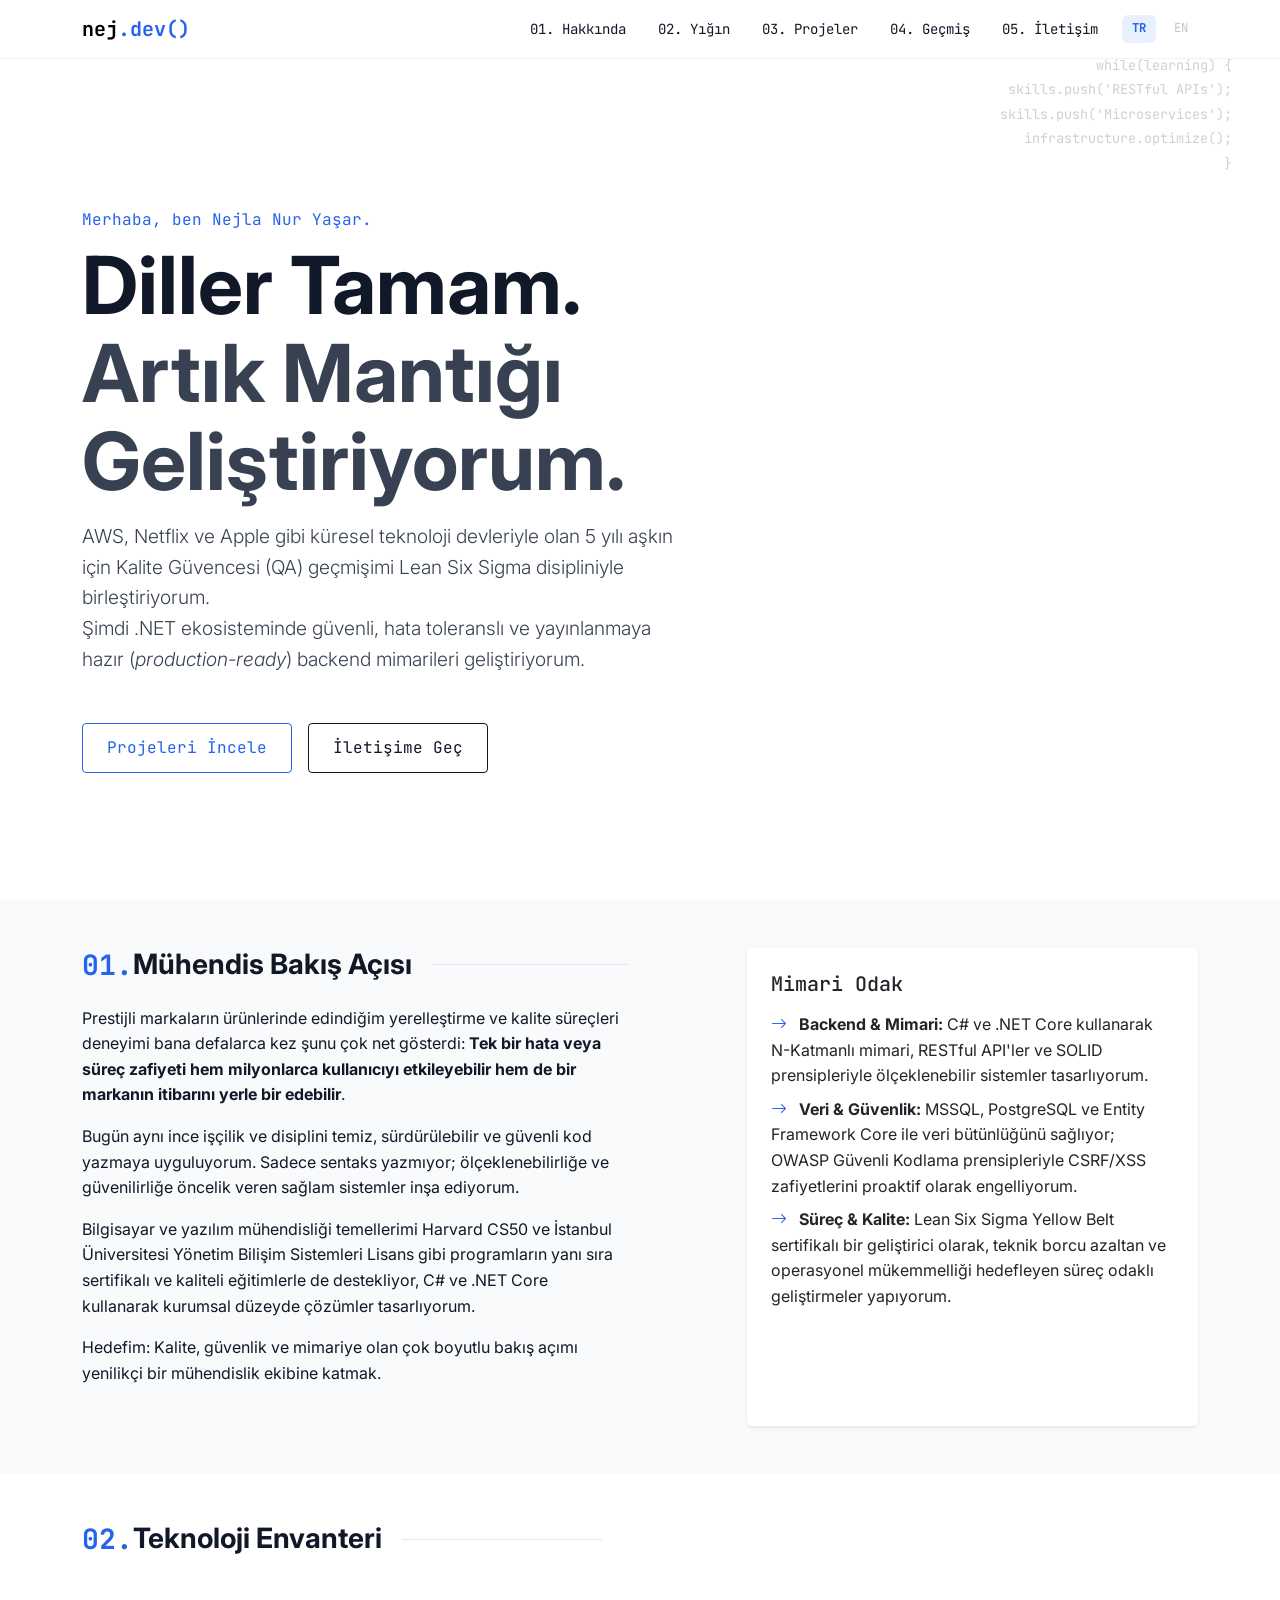
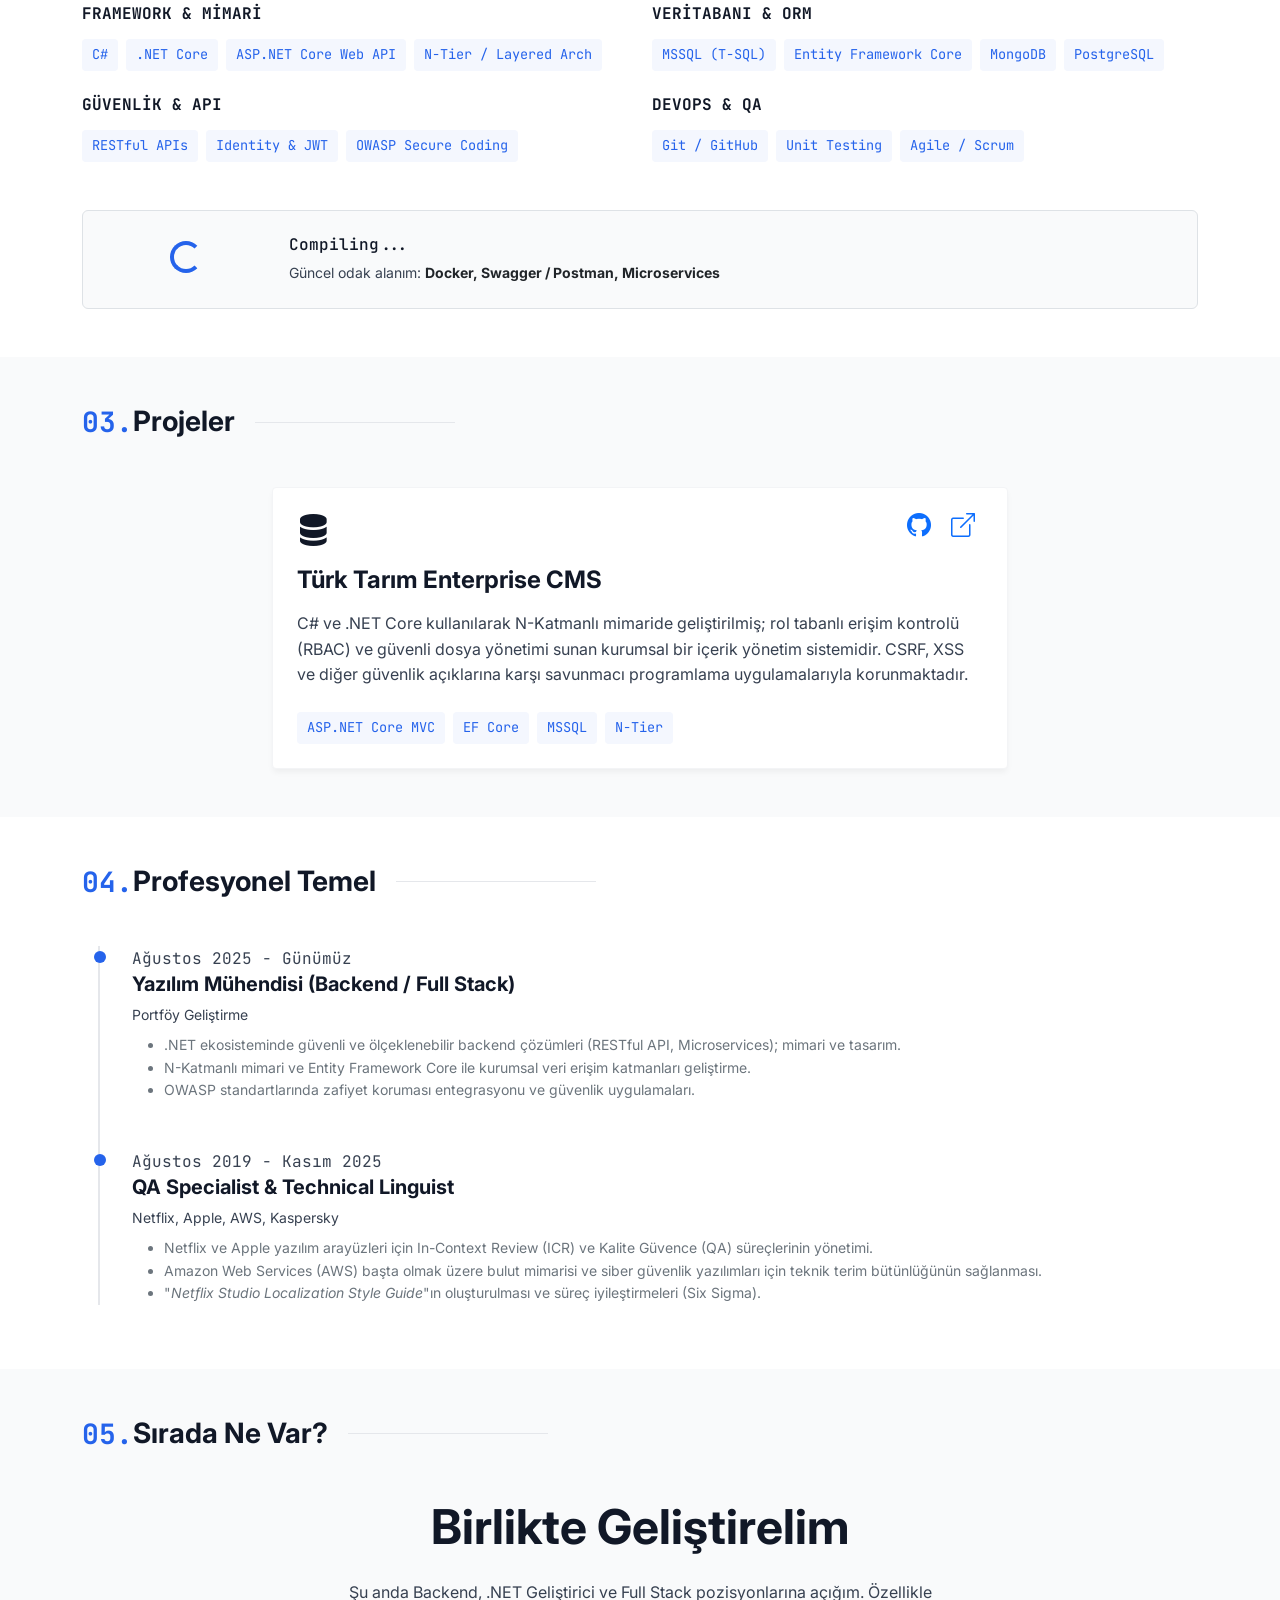
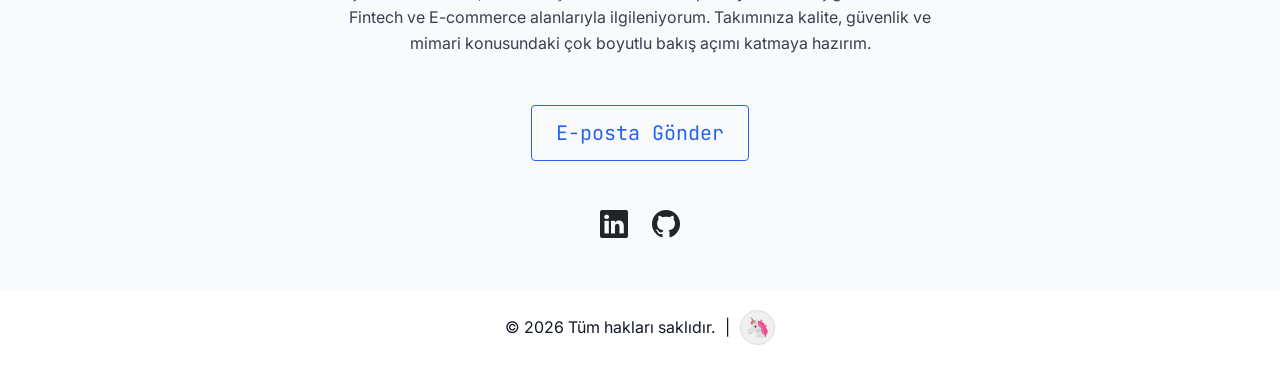
==== index.html @ bc42b2f7 "feat: add favicon for personal brand" ====
<!DOCTYPE html>
<html lang="tr">

<head>
    <meta charset="UTF-8">
    <meta name="viewport" content="width=device-width, initial-scale=1.0">
    <link rel="icon" type="image/x-icon" href="/favicon.ico">
    <link rel="icon" type="image/svg+xml" href="/favicon.svg">
    <link rel="icon" type="image/png" sizes="96x96" href="/favicon-96x96.png">
    <title>Nejla Nur Yaşar | Backend Developer</title>
    <link rel="stylesheet" href="https://cdn.jsdelivr.net/npm/bootstrap@5.3.0/dist/css/bootstrap.min.css">
    <link rel="stylesheet"
        href="https://fonts.googleapis.com/css2?family=Inter:wght@300;400;600;800&family=JetBrains+Mono:wght@400;700&display=swap">
    <link rel="stylesheet" href="https://cdn.jsdelivr.net/npm/bootstrap-icons@1.10.0/font/bootstrap-icons.css">
    <link rel="stylesheet" href="style.css">
</head>

<body data-bs-spy="scroll" data-bs-target="#navbar-example" data-bs-offset="100">

    <nav id="navbar-example" class="navbar navbar-expand-lg fixed-top blur-nav">
        <div class="container">
            <a class="navbar-brand font-mono fw-bold" href="#">nej<span class="text-accent">.dev()</span></a>
            <button class="navbar-toggler" type="button" data-bs-toggle="collapse" data-bs-target="#navbarNav">
                <span class="navbar-toggler-icon"></span>
            </button>
            <div class="collapse navbar-collapse justify-content-end" id="navbarNav">
                <ul class="navbar-nav font-mono small">
                    <li class="nav-item"><a class="nav-link" href="#about" data-i18n="nav.about">01. Hakkında</a></li>
                    <li class="nav-item"><a class="nav-link" href="#stack" data-i18n="nav.stack">02. Yığın</a></li>
                    <li class="nav-item"><a class="nav-link" href="#projects" data-i18n="nav.projects">03. Projeler</a>
                    </li>
                    <li class="nav-item"><a class="nav-link" href="#experience" data-i18n="nav.experience">04.
                            Geçmiş</a></li>
                    <li class="nav-item"><a class="nav-link text-accent" href="#contact" data-i18n="nav.contact">05.
                            İletişim</a></li>
                    <li class="nav-item ms-lg-3 d-flex align-items-center">
                        <div class="lang-switch font-mono small d-flex gap-2"> <span onclick="setLanguage('tr')"
                                id="btn-tr" class="lang-btn">TR</span>
                            <span onclick="setLanguage('en')" id="btn-en" class="lang-btn">EN</span>
                        </div>
                    </li>
                </ul>
            </div>
        </div>
    </nav>

    <div class="hero-bg-code font-mono text-end pe-3 pe-lg-5 pt-5">
        while(learning) {<br>
        &nbsp;&nbsp;skills.push('RESTful APIs');<br>
        &nbsp;&nbsp;skills.push('Microservices');<br>
        &nbsp;&nbsp;infrastructure.optimize();<br>
        }
    </div>

    <header class="hero-section d-flex flex-column justify-content-center position-relative overflow-hidden py-5">
        <div class="container">
            <div class="row align-items-center">
                <div class="col-lg-8">
                    <p class="font-mono text-accent mb-2" data-i18n="hero.greeting">Merhaba, ben Nejla Nur Yaşar.</p>
                    <h1 class="display-1 fw-bold tracking-tighter mb-3">
                        <span data-i18n="hero.title_main">Diller Tamam.</span><br>
                        <span class="text-secondary-custom" data-i18n="hero.title_sub">Artık Mantığı
                            Geliştiriyorum.</span>
                    </h1>
                    <p class="lead text-muted mw-600 mb-5" data-i18n="hero.description">
                        AWS, Netflix ve Apple gibi küresel teknoloji devleriyle olan 5 yılı aşkın için Kalite Güvencesi
                        (QA) geçmişimi Lean Six Sigma disipliniyle birleştiriyorum. <br> Şimdi <span
                            class='text-highlight'>.NET ekosisteminde</span> güvenli, hata toleranslı ve yayınlanmaya
                        hazır (<i>production-ready</i>) backend mimarileri geliştiriyorum.
                    </p>
                    <div class="d-flex align-items-center gap-3">
                        <a href="#projects" class="btn btn-custom-primary font-mono"
                            data-i18n="hero.btn_projects">Projeleri İncele</a>
                        <a href="#contact" class="btn btn-custom-dark font-mono" data-i18n="hero.btn_contact">İletişime
                            Geç</a>
                    </div>
                </div>
            </div>
        </div>
    </header>

    <section id="about" class="py-5 bg-light-custom" style="padding-top: 6rem; padding-bottom: 6rem;">
        <div class="container">
            <div class="row">
                <div class="col-lg-6 mb-4">
                    <h2 class="section-title">
                        <span class="text-accent font-mono">01.</span><span data-i18n="about.title">Mühendis Bakış
                            Açısı</span>
                    </h2>

                    <p class="mt-4" data-i18n="about.p1">Prestijli markaların ürünlerinde edindiğim yerelleştirme ve
                        kalite süreçleri deneyimi bana defalarca kez şunu çok net gösterdi: <strong>Tek bir hata veya
                            süreç zafiyeti hem milyonlarca kullanıcıyı etkileyebilir hem de bir markanın itibarını yerle
                            bir edebilir</strong>.</p>
                    <p data-i18n="about.p2">Bugün aynı ince işçilik ve disiplini temiz, sürdürülebilir ve güvenli kod
                        yazmaya uyguluyorum. Sadece sentaks yazmıyor; ölçeklenebilirliğe ve güvenilirliğe öncelik veren
                        sağlam sistemler inşa ediyorum.</p>
                    <p data-i18n="about.p3">Bilgisayar ve yazılım mühendisliği temellerimi Harvard CS50 ve İstanbul
                        Üniversitesi Yönetim Bilişim Sistemleri Lisans gibi programların yanı sıra sertifikalı ve
                        kaliteli eğitimlerle de destekliyor, C# ve .NET Core kullanarak kurumsal düzeyde çözümler
                        tasarlıyorum.</p>
                    <p data-i18n="about.p4">Hedefim: Kalite, güvenlik ve mimariye olan çok boyutlu bakış açımı yenilikçi
                        bir mühendislik ekibine katmak.</p>

                </div>
                <div class="col-lg-5 offset-lg-1">
                    <div class="card border-0 shadow-sm p-4 h-100">
                        <h4 class="h5 mb-3 font-mono" data-i18n="about.focus_title">Mimari Odak</h4>
                        <ul class="list-unstyled">
                            <li class="mb-2">
                                <i class="bi bi-arrow-right text-accent me-2"></i>
                                <span data-i18n="about.focus_backend"><strong>Backend & Mimari:</strong> C# ve .NET Core
                                    kullanarak N-Katmanlı mimari, RESTful API'ler ve SOLID prensipleriyle ölçeklenebilir
                                    sistemler tasarlıyorum.</span>
                            </li>
                            <li class="mb-2">
                                <i class="bi bi-arrow-right text-accent me-2"></i>
                                <span data-i18n="about.focus_security"><strong>Veri & Güvenlik:</strong> MSSQL,
                                    PostgreSQL ve Entity Framework Core ile veri bütünlüğünü sağlıyor; OWASP Güvenli
                                    Kodlama prensipleriyle CSRF/XSS zafiyetlerini proaktif olarak engelliyorum.</span>
                            </li>
                            <li class="mb-2">
                                <i class="bi bi-arrow-right text-accent me-2"></i>
                                <span data-i18n="about.focus_quality"><strong>Süreç & Kalite:</strong> Lean Six Sigma
                                    Yellow Belt sertifikalı bir geliştirici olarak, teknik borcu azaltan ve operasyonel
                                    mükemmelliği hedefleyen süreç odaklı geliştirmeler yapıyorum.</span>
                            </li>
                        </ul>
                    </div>
                </div>
            </div>
        </div>
    </section>

    <section id="stack" class="py-5" style="padding-top: 6rem; padding-bottom: 6rem;">
        <div class="container">
            <h2 class="section-title mb-5">
                <span class="text-accent font-mono">02.</span><span data-i18n="stack.title">Teknoloji Envanteri</span>
            </h2>

            <div class="row g-4">
                <div class="col-md-6">
                    <div class="tech-card h-100">
                        <h3 class="h6 font-mono text-uppercase fw-bold mb-3" data-i18n="stack.cat_1">Framework & Mimari
                        </h3>
                        <div class="d-flex flex-wrap gap-2">
                            <span class="badge-custom">C#</span>
                            <span class="badge-custom">.NET Core</span>
                            <span class="badge-custom">ASP.NET Core Web API</span>
                            <span class="badge-custom">N-Tier / Layered Arch</span>
                        </div>
                    </div>
                </div>

                <div class="col-md-6">
                    <div class="tech-card h-100">
                        <h3 class="h6 font-mono text-uppercase fw-bold mb-3" data-i18n="stack.cat_2">Veritabanı & ORM
                        </h3>
                        <div class="d-flex flex-wrap gap-2">
                            <span class="badge-custom">MSSQL (T-SQL)</span>
                            <span class="badge-custom">Entity Framework Core</span>
                            <span class="badge-custom">MongoDB</span>
                            <span class="badge-custom">PostgreSQL</span>
                        </div>
                    </div>
                </div>

                <div class="col-md-6">
                    <div class="tech-card h-100">
                        <h3 class="h6 font-mono text-uppercase fw-bold mb-3" data-i18n="stack.cat_3">Güvenlik & API</h3>
                        <div class="d-flex flex-wrap gap-2">
                            <span class="badge-custom">RESTful APIs</span>
                            <span class="badge-custom">Identity & JWT</span>
                            <span class="badge-custom">OWASP Secure Coding</span>
                        </div>
                    </div>
                </div>

                <div class="col-md-6">
                    <div class="tech-card h-100">
                        <h3 class="h6 font-mono text-uppercase fw-bold mb-3" data-i18n="stack.cat_4">DevOps & Kalite
                            (QA)</h3>
                        <div class="d-flex flex-wrap gap-2">
                            <span class="badge-custom">Git / GitHub</span>
                            <span class="badge-custom">Unit Testing</span>
                            <span class="badge-custom">Agile / Scrum</span>
                        </div>
                    </div>
                </div>
            </div>

            <div class="mt-5 p-4 border border-dashed rounded bg-light-custom">
                <div class="row align-items-center">
                    <div class="col-md-2 text-center">
                        <div class="spinner-border text-accent" role="status"></div>
                    </div>
                    <div class="col-md-10">
                        <h5 class="font-mono h6 mb-2" data-i18n="stack.loading_title">Compiling...</h5>
                        <p class="small text-muted mb-0">
                            <span data-i18n="stack.loading_desc">Güncel odak alanım:</span>
                            <span class="text-dark fw-bold">Docker, Swagger / Postman, Microservices</span>
                        </p>
                    </div>
                </div>
            </div>
        </div>
    </section>

    <section id="projects" class="py-5 bg-light-custom" style="padding-top: 6rem; padding-bottom: 6rem;">
        <div class="container">
            <h2 class="section-title mb-5">
                <span class="text-accent font-mono">03.</span><span data-i18n="projects.title">Projeler</span>
            </h2>

            <div class="row g-4 justify-content-center">
                <div class="col-lg-8 col-md-10">
                    <div class="project-card h-100 p-4">
                        <div class="d-flex justify-content-between align-items-start mb-3">
                            <div class="folder-icon"><i class="bi bi-server h2"></i></div>
                            <div class="project-links">
                                <a href="https://github.com/zaruyashar/turk-tarim-mvc" target="_blank"
                                    rel="noopener noreferrer" class="mx-2"><i class="bi bi-github h4"></i></a>
                                <a href="https://zaruyashar.me/Login" target="_blank" rel="noopener noreferrer"
                                    class="mx-2" title="Live Demo">
                                    <i class="bi bi-box-arrow-up-right h4"></i>
                                </a>
                            </div>
                        </div>
                        <h3 class="h4 fw-bold mb-3" data-i18n="projects.p1_title">Türk Tarım Enterprise CMS</h3>
                        <p class="text-muted mb-4" data-i18n="projects.p1_desc">
                            C# ve .NET Core kullanılarak N-Katmanlı mimaride geliştirilmiş; rol tabanlı erişim kontrolü
                            (RBAC) ve güvenli dosya yönetimi sunan kurumsal bir içerik yönetim sistemidir. CSRF, XSS ve
                            diğer güvenlik açıklarına karşı savunmacı programlama uygulamalarıyla korunmaktadır.
                        </p>
                        <div class="tech-stack-list font-mono x-small text-accent d-flex flex-wrap gap-2">
                            <span class="badge-custom">ASP.NET Core MVC</span>
                            <span class="badge-custom">EF Core</span>
                            <span class="badge-custom">MSSQL</span>
                            <span class="badge-custom">N-Tier</span>
                        </div>
                    </div>
                </div>
            </div>
        </div>
    </section>


    <section id="experience" class="py-5" style="padding-top: 6rem; padding-bottom: 6rem;">
        <div class="container">
            <h2 class="section-title mb-5">
                <span class="text-accent font-mono">04.</span><span data-i18n="experience.title">Profesyonel
                    Temel</span>
            </h2>

            <div class="timeline">
                <div class="timeline-item">
                    <span class="timeline-date font-mono text-muted" data-i18n="experience.job1_date">Ağustos 2025 -
                        Günümüz</span>
                    <h4 class="h5 fw-bold" data-i18n="experience.job1_title">Yazılım Mühendisi (Backend / Full Stack)
                    </h4>
                    <p class="small text-muted mb-2" data-i18n="experience.job1_location">Portföy Geliştirme</p>
                    <ul class="small text-secondary" data-i18n="experience.job1_list">
                        <li>.NET ekosisteminde güvenli ve ölçeklenebilir backend çözümleri (RESTful API, Microservices);
                            mimari ve tasarım.</li>
                        <li>N-Katmanlı mimari ve Entity Framework Core ile kurumsal veri erişim katmanları geliştirme.
                        </li>
                        <li>OWASP standartlarında zafiyet koruması entegrasyonu ve güvenlik uygulamaları.</li>
                    </ul>
                </div>

                <div class="timeline-item">
                    <span class="timeline-date font-mono text-muted" data-i18n="experience.job2_date">Ağustos 2019 -
                        Kasım 2025</span>
                    <h4 class="h5 fw-bold" data-i18n="experience.job2_title">QA Specialist & Technical Linguist
                    </h4>
                    <p class="small text-muted mb-2" data-i18n="experience.job2_location">Netflix, Apple, AWS, Kaspersky
                    </p>
                    <ul class="small text-secondary" data-i18n="experience.job2_list">
                        <li>Netflix ve Apple yazılım arayüzleri için In-Context Review (ICR) ve Kalite Güvence (QA)
                            süreçlerinin yönetimi.</li>
                        <li>Amazon Web Services (AWS) başta olmak üzere bulut mimarisi ve siber güvenlik yazılımları
                            için teknik terim bütünlüğünün sağlanması.</li>
                        <li>"<i>Netflix Studio Localization Style Guide</i>"ın oluşturulması ve süreç iyileştirmeleri
                            (Six Sigma).</li>
                    </ul>
                </div>
            </div>
        </div>
    </section>


    <section id="contact" class="py-5 bg-light-custom" style="padding-top: 6rem; padding-bottom: 6rem;">
        <div class="container">
            <h2 class="section-title mb-5">
                <span class="text-accent font-mono">05.</span><span data-i18n="contact.title">Sırada Ne Var?</span>
            </h2>

            <div class="mw-600 mx-auto text-center">
                <h3 class="display-5 fw-bold mb-4" data-i18n="contact.main_heading">Birlikte Geliştirelim</h3>
                <p class="text-muted mb-5" data-i18n="contact.text">
                    Şu anda Backend, .NET Geliştirici ve Full Stack pozisyonlarına açığım. Özellikle Fintech ve
                    E-commerce alanlarıyla ilgileniyorum. Takımınıza kalite, güvenlik ve mimari konusundaki çok boyutlu
                    bakış açımı katmaya hazırım.
                </p>

                <a href="mailto:nejlanurguney@gmail.com" class="btn btn-custom-primary btn-lg font-mono"
                    data-i18n="contact.btn_email">E-posta
                    Gönder</a>

                <div class="mt-5 d-flex justify-content-center gap-4">
                    <a href="https://www.linkedin.com/in/nejla-nur-guney-606938106" target="_blank"
                        rel="noopener noreferrer" class="text-dark"><i class="bi bi-linkedin h3"></i></a>
                    <a href="https://github.com/zaruyashar" target="_blank" rel="noopener noreferrer"
                        class="text-dark"><i class="bi bi-github h3"></i></a>
                </div>
            </div>
        </div>
    </section>

    <footer class="site-footer">
        <div class="footer-content">
            <span>© <span id="current-year">2026</span> <span data-i18n="footer.rights">All rights
                    reserved.</span></span>
            <span class="footer-separator">|</span>
            <a href="/arcade/index.html" target="_blank" rel="noopener noreferrer" class="unicorn-btn"
                title="Discover the LearnLAB">
                🦄
            </a>
        </div>
    </footer>

    <script src="https://cdn.jsdelivr.net/npm/bootstrap@5.3.0/dist/js/bootstrap.bundle.min.js"></script>
    <script src="script.js"></script>

</body>

</html>
---- style.css ----
/* design tokens | pseudo-class | "root" has higher specificity than "html" */
/* add color, sppacing, radius & transition here */
:root {
    --bg-color: #ffffff;
    --text-primary: #111827;
    --text-secondary: #374151;
    --accent-color: #2563eb;
    --font-sans: "Inter", sans-serif;
    --font-mono: "JetBrains Mono", monospace;
}

.text-muted {
    color: var(--text-secondary) !important;
}

body {
    font-family: var(--font-sans);
    color: var(--text-primary);
    line-height: 1.6;
}

/* typography overrides */
h1,
h2,
h3,
h4,
h5,
h6 {
    color: var(--text-primary);
    font-weight: 700;
}

/* fluid font sizes */
.display-1 {
    /* auto-scale for screen size or zoom */
    font-size: clamp(2.5rem, 5vw + 1rem, 5rem) !important;
    /* override bootstrap */
    line-height: 1.1;
}

.lead {
    font-size: clamp(1rem, 1.5vw, 1.25rem) !important;
}

.font-mono {
    font-family: var(--font-mono);
}

.text-accent {
    color: var(--accent-color) !important;
}

.text-secondary-custom {
    color: var(--text-secondary);
}

.blur-nav {
    background: rgba(255, 255, 255, 0.9);
    backdrop-filter: blur(10px);
    border-bottom: 1px solid rgba(0, 0, 0, 0.05);
}

.nav-link {
    color: var(--text-primary) !important;
    margin-left: 1rem;
    position: relative;
}

.nav-link:hover {
    color: var(--accent-color) !important;
}


.mw-600 {
    max-width: 600px;
}

.btn-custom-primary,
.btn-custom-dark {
    padding: 12px 24px;
    border-radius: 4px;
    transition: all 0.3s ease;
    border: 1px solid;
}

.btn-custom-primary {
    border-color: var(--accent-color);
    color: var(--accent-color);
    background-color: transparent;
}

.btn-custom-primary:hover {
    background-color: rgba(37, 99, 235, 0.1);
    color: var(--accent-color);
}

.btn-custom-dark {
    border-color: var(--text-primary);
    color: var(--text-primary);
    background-color: transparent;
}

.btn-custom-dark:hover {
    background-color: var(--text-primary);
    color: #ffffff;
}

/* cards & sections */
.bg-light-custom {
    background-color: #f9fafb;
}

.section-title {
    font-size: 1.75rem;
    display: flex;
    align-items: center;
}

/* numbered section headers after the title nej.dev() */
.section-title::after {
    content: "";
    display: block;
    flex-grow: 1;
    max-width: 200px;
    height: 1px;
    background: #e5e7eb;
    margin-left: 20px;
}

/* tech badges */
.badge-custom {
    font-family: var(--font-mono);
    font-size: 0.85rem;
    color: var(--accent-color);
    background: rgba(37, 99, 235, 0.05);
    padding: 5px 10px;
    border-radius: 4px;
}

/* project cards */
.project-card {
    background: #fff;
    padding: 2rem;
    border-radius: 4px;
    box-shadow: 0 4px 6px -1px rgba(0, 0, 0, 0.05);
    transition: transform 0.3s ease;
    border: 1px solid #f3f4f6;
}

.project-card:hover {
    transform: translateY(-5px);
    box-shadow: 0 10px 15px -3px rgba(0, 0, 0, 0.1);
}


.timeline {
    border-left: 2px solid #e5e7eb;
    padding-left: 2rem;
    margin-left: 1rem;
}

.timeline-item {
    position: relative;
    margin-bottom: 3rem;
}

.timeline-item::before {
    content: "";
    position: absolute;
    left: -2.4rem;
    top: 5px;
    width: 12px;
    height: 12px;
    background: var(--accent-color);
    border-radius: 50%;
}

/* overall rem use for accessibility - no hardcoding with px
- browser default: 1rem = 16px */


/* Feature update: Language switcher & en-US localization in addition to tr-TR */
.lang-switch {
    background-color: transparent;
    padding: 0;
    cursor: pointer;
}

.lang-btn {
    padding: 4px 10px;
    border-radius: 6px;
    transition: all 0.3s ease;
    text-decoration: none;
    font-weight: 500;
    color: var(--text-secondary);
}

.lang-btn:hover {
    color: var(--accent-color) !important;
    background-color: rgba(37, 99, 235, 0.05);
}

.lang-btn.active {
    background-color: rgba(37, 99, 235, 0.1);
    color: var(--accent-color) !important;
    font-weight: 700;
}

.lang-btn.inactive {
    opacity: 0.6;
}

.lang-btn.inactive {
    color: #9ca3af;
    font-weight: 400;
}

.timeline-item:last-child {
    margin-bottom: 0;
}

.site-footer {
    text-align: center;
    padding: 20px;
}

.footer-content {
    display: flex;
    justify-content: center;
    align-items: center;
    gap: 10px;
}

.unicorn-btn {
    display: flex;
    justify-content: center;
    align-items: center;
    width: 35px;
    height: 35px;
    border-radius: 50%;
    background-color: #f0f0f0;
    text-decoration: none;
    font-size: 1.2rem;
    transition: transform 0.2s ease, background-color 0.2s ease;
    border: 1px solid #ddd;
}

.unicorn-btn:hover {
    transform: scale(1.1);
    background-color: #e0c3fc;
}


/* mobile QA updates */

html,
body {
    overflow-x: hidden;
    width: 100%;
}

h1,
.display-1 {
    word-wrap: break-word;
    overflow-wrap: break-word;
}

.navbar-toggler {
    padding: 0.25rem 0.5rem;
    font-size: 1.25rem;
    border: none;
}

.navbar-toggler-icon {
    width: 1.2em;
    height: 1.2em;
    background-size: 100% 100%;
}

/* watermark */
.hero-bg-code {
    position: absolute;
    top: 5px;
    right: 0;
    z-index: -1;
    color: #656568;
    line-height: 1.8;

    opacity: 0.3;
    font-size: 0.85rem;
}

@media (max-width: 991.98px) {
    .hero-bg-code {
        opacity: 0.3;
        font-size: 0.5rem;
    }
}

/* hero header */
.hero-section {
    min-height: 100vh;
    padding-top: 140px !important;
    padding-bottom: 60px !important;
}

@media (max-width: 1025px) {
    .hero-section {
        min-height: auto;
        padding-top: 130px !important;
        padding-bottom: 40px !important;
    }
}
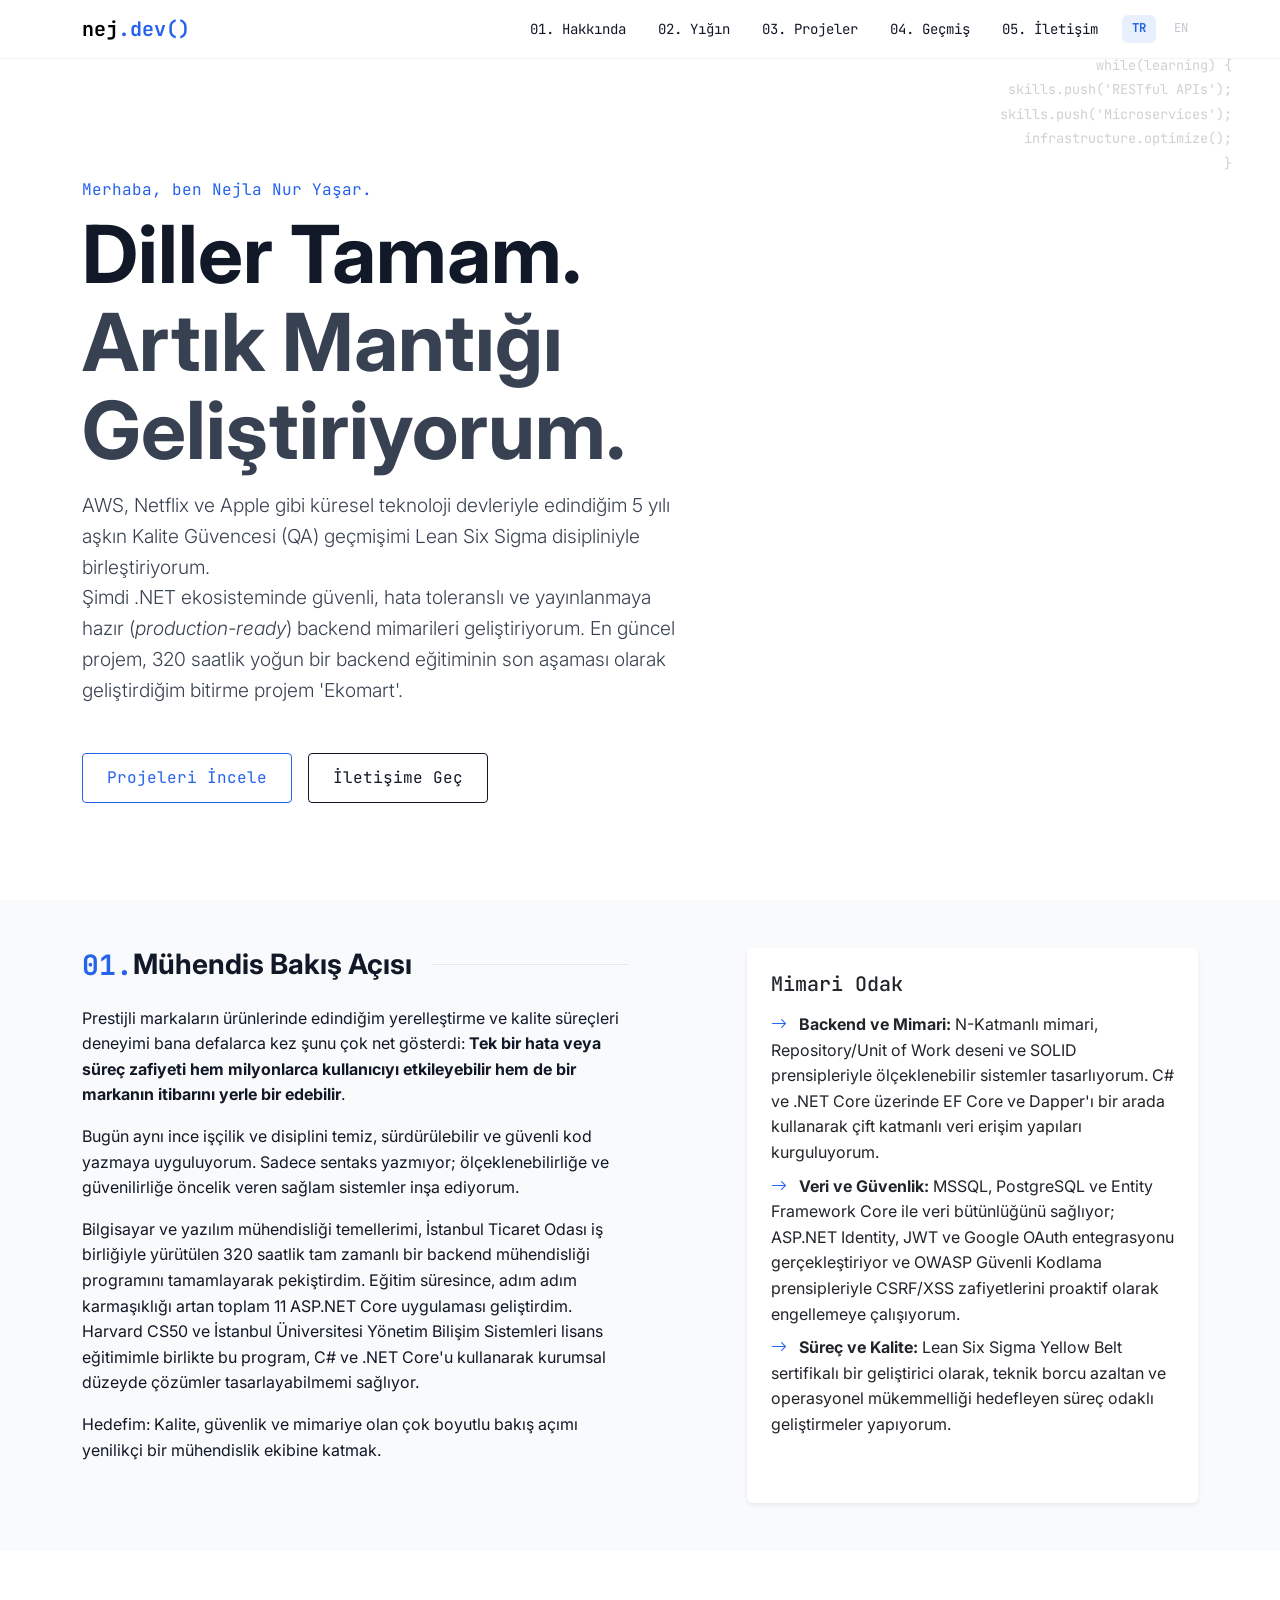
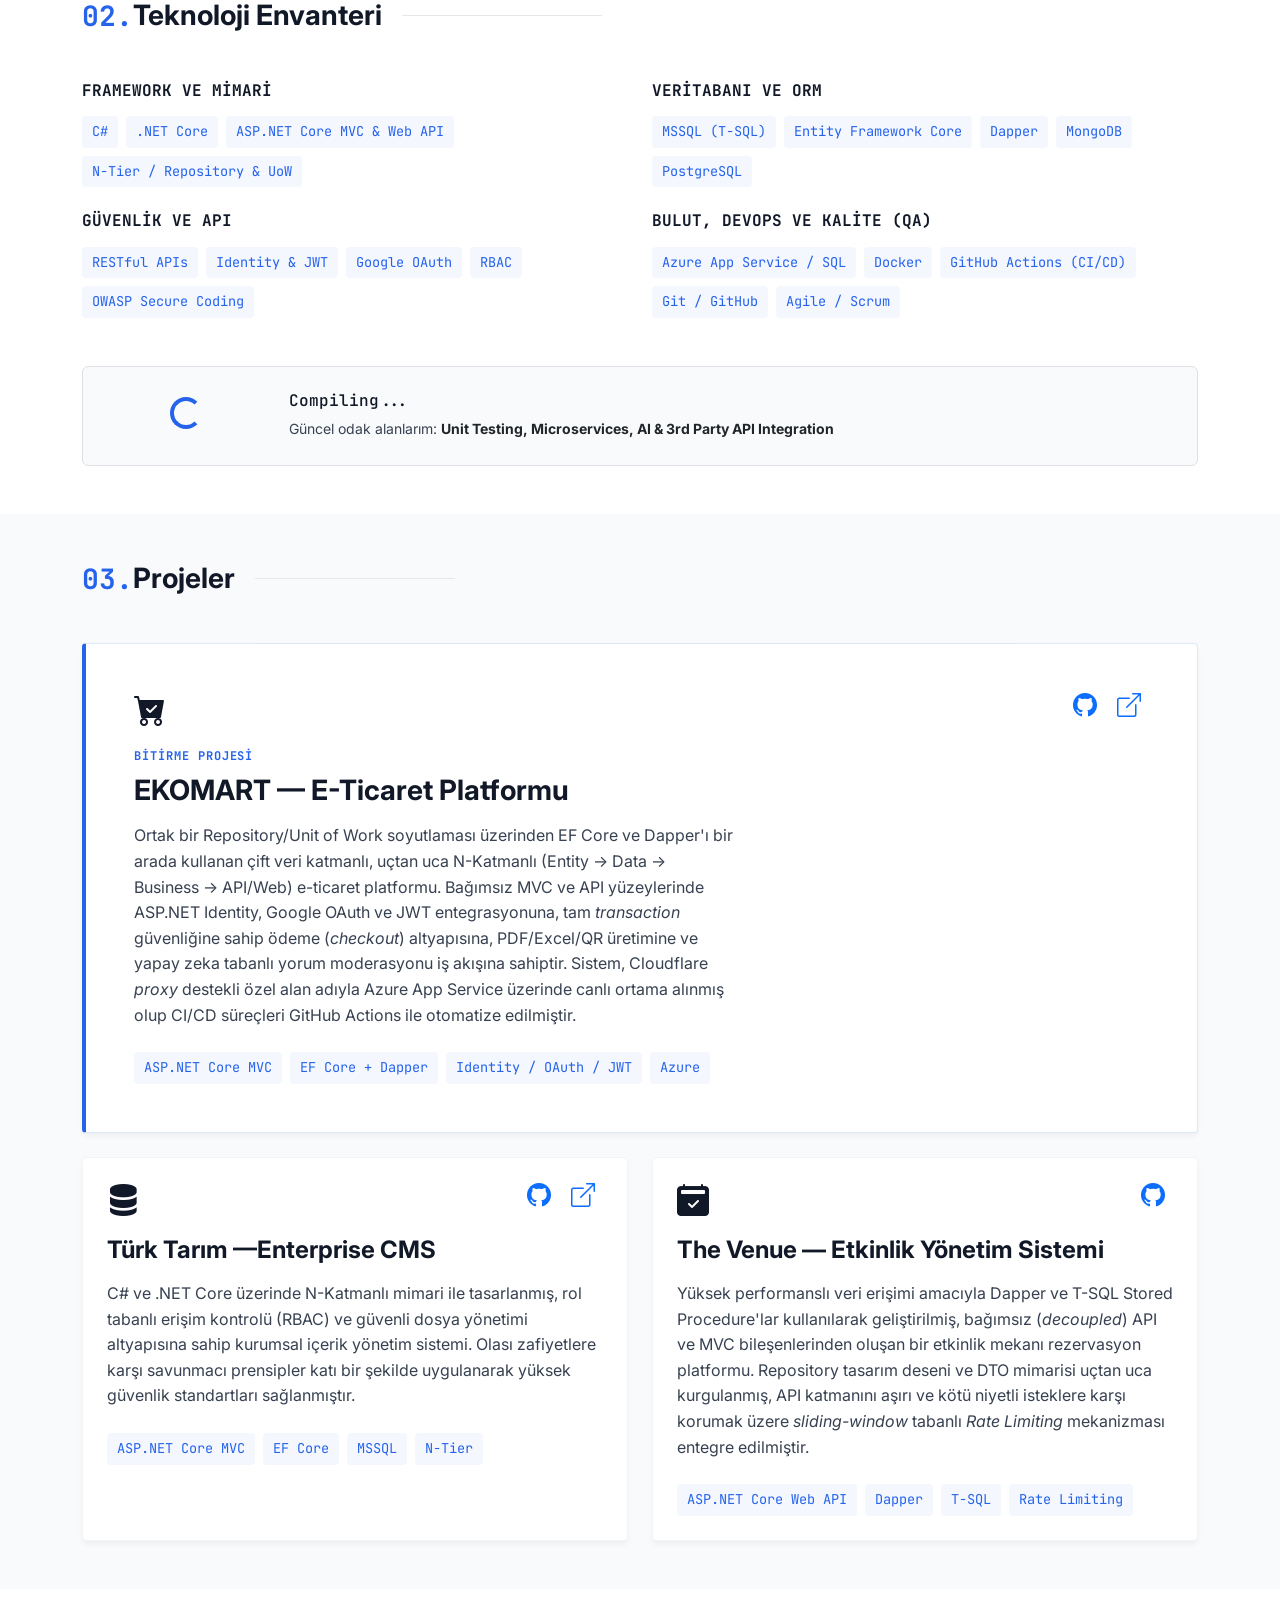
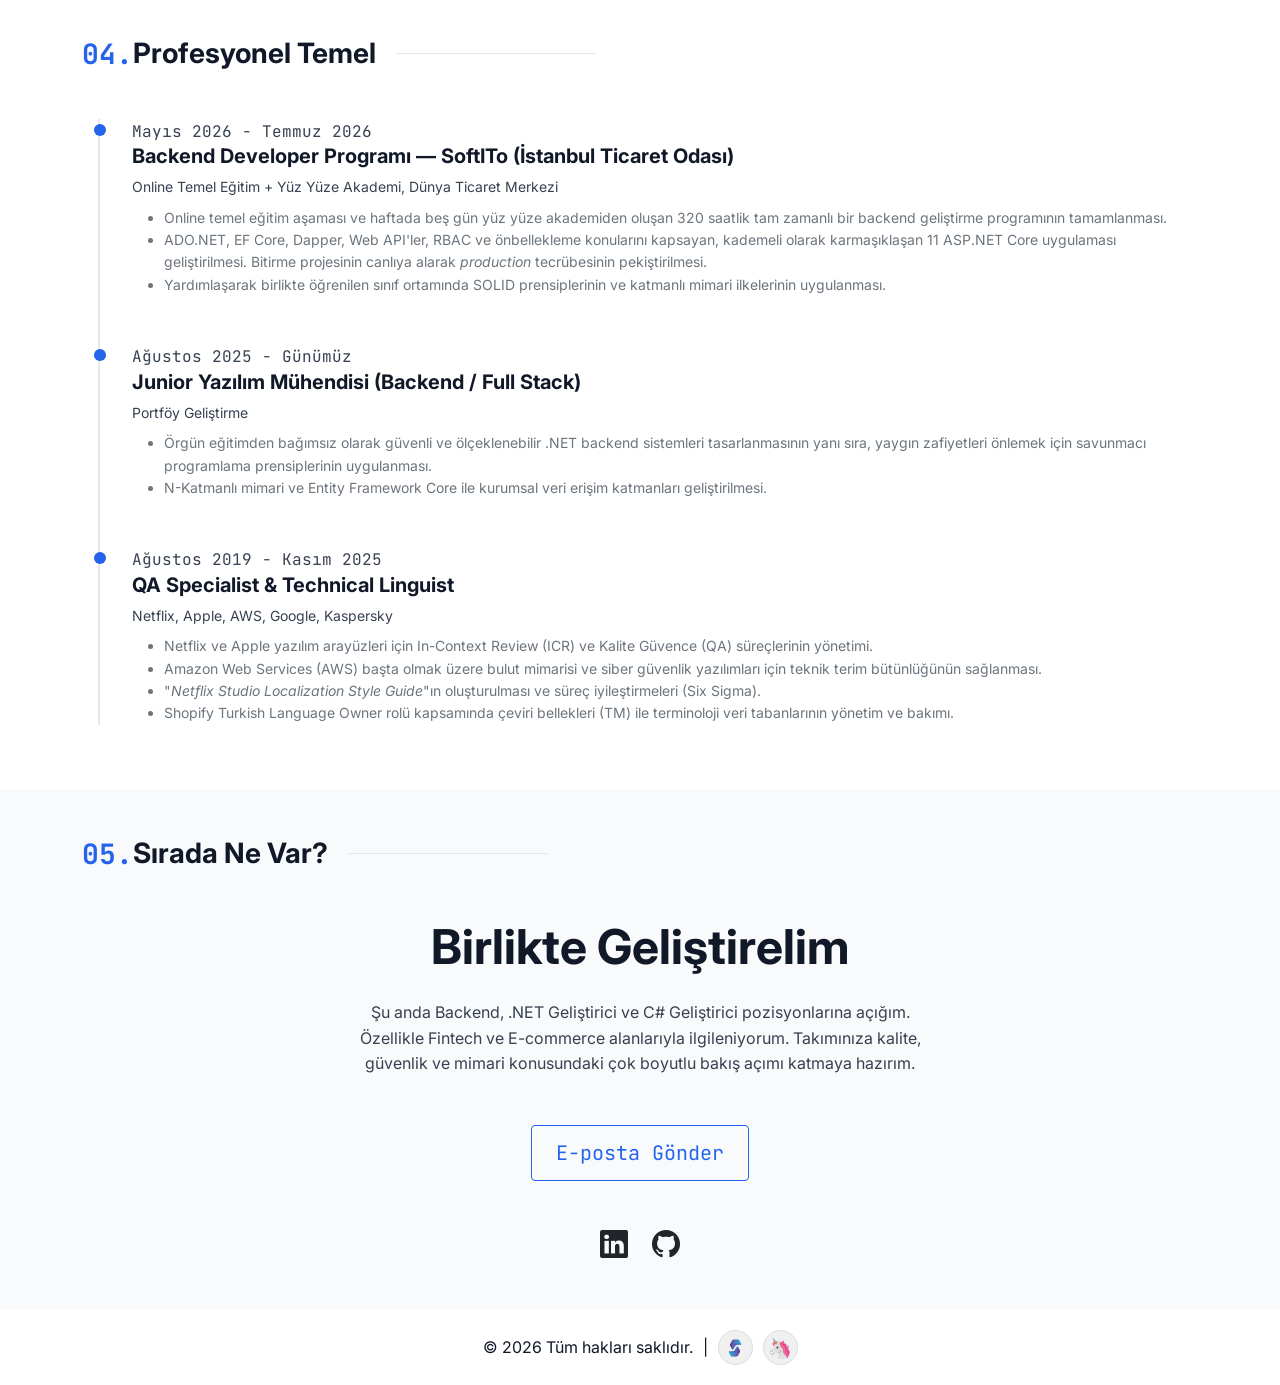
==== commit 4f65a689: "Portfolio update. Softito docs section addition." ====
--- a/index.html
+++ b/index.html
@@ -95,10 +95,12 @@
                     <p data-i18n="about.p2">Bugün aynı ince işçilik ve disiplini temiz, sürdürülebilir ve güvenli kod
                         yazmaya uyguluyorum. Sadece sentaks yazmıyor; ölçeklenebilirliğe ve güvenilirliğe öncelik veren
                         sağlam sistemler inşa ediyorum.</p>
-                    <p data-i18n="about.p3">Bilgisayar ve yazılım mühendisliği temellerimi Harvard CS50 ve İstanbul
-                        Üniversitesi Yönetim Bilişim Sistemleri Lisans gibi programların yanı sıra sertifikalı ve
-                        kaliteli eğitimlerle de destekliyor, C# ve .NET Core kullanarak kurumsal düzeyde çözümler
-                        tasarlıyorum.</p>
+                    <p data-i18n="about.p3">Bilgisayar ve yazılım mühendisliği temellerimi, İstanbul Ticaret Odası iş
+                        birliğiyle yürütülen 320 saatlik tam zamanlı bir backend mühendisliği programını tamamlayarak
+                        pekiştirdim. Eğitim süresince, adım adım karmaşıklığı artan toplam 11 ASP.NET Core uygulaması
+                        geliştirdim. Harvard CS50 ve İstanbul Üniversitesi Yönetim Bilişim Sistemleri lisans eğitimimle
+                        birlikte bu program, C# ve .NET Core'u kullanarak kurumsal düzeyde çözümler tasarlayabilmemi
+                        sağlıyor.</p>
                     <p data-i18n="about.p4">Hedefim: Kalite, güvenlik ve mimariye olan çok boyutlu bakış açımı yenilikçi
                         bir mühendislik ekibine katmak.</p>
 
@@ -109,19 +111,22 @@
                         <ul class="list-unstyled">
                             <li class="mb-2">
                                 <i class="bi bi-arrow-right text-accent me-2"></i>
-                                <span data-i18n="about.focus_backend"><strong>Backend & Mimari:</strong> C# ve .NET Core
-                                    kullanarak N-Katmanlı mimari, RESTful API'ler ve SOLID prensipleriyle ölçeklenebilir
-                                    sistemler tasarlıyorum.</span>
+                                <span data-i18n="about.focus_backend"><strong>Backend ve Mimari:</strong> N-Katmanlı
+                                    mimari, Repository/Unit of Work deseni ve SOLID prensipleriyle ölçeklenebilir
+                                    sistemler tasarlıyorum. C# ve .NET Core üzerinde EF Core ve Dapper'ı bir arada
+                                    kullanarak çift katmanlı veri erişim yapıları kurguluyorum.</span>
                             </li>
                             <li class="mb-2">
                                 <i class="bi bi-arrow-right text-accent me-2"></i>
-                                <span data-i18n="about.focus_security"><strong>Veri & Güvenlik:</strong> MSSQL,
-                                    PostgreSQL ve Entity Framework Core ile veri bütünlüğünü sağlıyor; OWASP Güvenli
-                                    Kodlama prensipleriyle CSRF/XSS zafiyetlerini proaktif olarak engelliyorum.</span>
+                                <span data-i18n="about.focus_security"><strong>Veri ve Güvenlik:</strong> MSSQL,
+                                    PostgreSQL ve Entity Framework Core ile veri bütünlüğünü sağlıyor; ASP.NET Identity,
+                                    JWT ve Google OAuth entegrasyonu gerçekleştiriyor ve OWASP Güvenli Kodlama
+                                    prensipleriyle CSRF/XSS zafiyetlerini proaktif olarak engellemeye
+                                    çalışıyorum.</span>
                             </li>
                             <li class="mb-2">
                                 <i class="bi bi-arrow-right text-accent me-2"></i>
-                                <span data-i18n="about.focus_quality"><strong>Süreç & Kalite:</strong> Lean Six Sigma
+                                <span data-i18n="about.focus_quality"><strong>Süreç ve Kalite:</strong> Lean Six Sigma
                                     Yellow Belt sertifikalı bir geliştirici olarak, teknik borcu azaltan ve operasyonel
                                     mükemmelliği hedefleyen süreç odaklı geliştirmeler yapıyorum.</span>
                             </li>
@@ -141,24 +146,25 @@
             <div class="row g-4">
                 <div class="col-md-6">
                     <div class="tech-card h-100">
-                        <h3 class="h6 font-mono text-uppercase fw-bold mb-3" data-i18n="stack.cat_1">Framework & Mimari
+                        <h3 class="h6 font-mono text-uppercase fw-bold mb-3" data-i18n="stack.cat_1">Framework ve Mimari
                         </h3>
                         <div class="d-flex flex-wrap gap-2">
                             <span class="badge-custom">C#</span>
                             <span class="badge-custom">.NET Core</span>
-                            <span class="badge-custom">ASP.NET Core Web API</span>
-                            <span class="badge-custom">N-Tier / Layered Arch</span>
+                            <span class="badge-custom">ASP.NET Core MVC & Web API</span>
+                            <span class="badge-custom">N-Tier / Repository & UoW</span>
                         </div>
                     </div>
                 </div>
 
                 <div class="col-md-6">
                     <div class="tech-card h-100">
-                        <h3 class="h6 font-mono text-uppercase fw-bold mb-3" data-i18n="stack.cat_2">Veritabanı & ORM
+                        <h3 class="h6 font-mono text-uppercase fw-bold mb-3" data-i18n="stack.cat_2">Veritabanı ve ORM
                         </h3>
                         <div class="d-flex flex-wrap gap-2">
                             <span class="badge-custom">MSSQL (T-SQL)</span>
                             <span class="badge-custom">Entity Framework Core</span>
+                            <span class="badge-custom">Dapper</span>
                             <span class="badge-custom">MongoDB</span>
                             <span class="badge-custom">PostgreSQL</span>
                         </div>
@@ -167,10 +173,13 @@
 
                 <div class="col-md-6">
                     <div class="tech-card h-100">
-                        <h3 class="h6 font-mono text-uppercase fw-bold mb-3" data-i18n="stack.cat_3">Güvenlik & API</h3>
+                        <h3 class="h6 font-mono text-uppercase fw-bold mb-3" data-i18n="stack.cat_3">Güvenlik ve API
+                        </h3>
                         <div class="d-flex flex-wrap gap-2">
                             <span class="badge-custom">RESTful APIs</span>
                             <span class="badge-custom">Identity & JWT</span>
+                            <span class="badge-custom">Google OAuth</span>
+                            <span class="badge-custom">RBAC</span>
                             <span class="badge-custom">OWASP Secure Coding</span>
                         </div>
                     </div>
@@ -178,11 +187,13 @@
 
                 <div class="col-md-6">
                     <div class="tech-card h-100">
-                        <h3 class="h6 font-mono text-uppercase fw-bold mb-3" data-i18n="stack.cat_4">DevOps & Kalite
-                            (QA)</h3>
+                        <h3 class="h6 font-mono text-uppercase fw-bold mb-3" data-i18n="stack.cat_4">Bulut, DevOps ve
+                            Kalite (QA)</h3>
                         <div class="d-flex flex-wrap gap-2">
+                            <span class="badge-custom">Azure App Service / SQL</span>
+                            <span class="badge-custom">Docker</span>
+                            <span class="badge-custom">GitHub Actions (CI/CD)</span>
                             <span class="badge-custom">Git / GitHub</span>
-                            <span class="badge-custom">Unit Testing</span>
                             <span class="badge-custom">Agile / Scrum</span>
                         </div>
                     </div>
@@ -197,8 +208,9 @@
                     <div class="col-md-10">
                         <h5 class="font-mono h6 mb-2" data-i18n="stack.loading_title">Compiling...</h5>
                         <p class="small text-muted mb-0">
-                            <span data-i18n="stack.loading_desc">Güncel odak alanım:</span>
-                            <span class="text-dark fw-bold">Docker, Swagger / Postman, Microservices</span>
+                            <span data-i18n="stack.loading_desc">Güncel odak alanlarım:</span>
+                            <span class="text-dark fw-bold">Unit Testing, Microservices, AI & 3rd Party API
+                                Integration</span>
                         </p>
                     </div>
                 </div>
@@ -212,25 +224,64 @@
                 <span class="text-accent font-mono">03.</span><span data-i18n="projects.title">Projeler</span>
             </h2>
 
-            <div class="row g-4 justify-content-center">
-                <div class="col-lg-8 col-md-10">
+            <div class="row g-4 mb-4">
+                <div class="col-12">
+                    <div class="project-card project-card--featured h-100 p-4 p-lg-5">
+                        <div class="d-flex justify-content-between align-items-start mb-3">
+                            <div class="folder-icon"><i class="bi bi-cart-check-fill h2"></i></div>
+                            <div class="project-links">
+                                <a href="https://github.com/zaruyashar/ekomart-ecommerce" target="_blank"
+                                    rel="noopener noreferrer" class="mx-2"><i class="bi bi-github h4"></i></a>
+                                <a href="https://nej.software" target="_blank" rel="noopener noreferrer" class="mx-2"
+                                    title="Live Demo">
+                                    <i class="bi bi-box-arrow-up-right h4"></i>
+                                </a>
+                            </div>
+                        </div>
+                        <p class="project-eyebrow" data-i18n="projects.featured_label">Bitirme Projesi</p>
+                        <h3 class="h3 fw-bold mb-3" data-i18n="projects.p1_title">EKOMART — E-Ticaret Platformu</h3>
+                        <p class="text-muted mb-4 mw-600" data-i18n="projects.p1_desc">
+                            Ortak bir Repository/Unit of Work soyutlaması üzerinden EF Core ve Dapper'ı bir arada
+                            kullanan çift veri katmanlı, uçtan uca N-Katmanlı (Entity → Data → Business → API/Web)
+                            e-ticaret platformu. Bağımsız MVC ve API yüzeylerinde ASP.NET Identity, Google OAuth ve JWT
+                            entegrasyonuna, tam <i>transaction</i> güvenliğine
+                            sahip ödeme (<i>checkout</i>) altyapısına, PDF/Excel/QR üretimine ve yapay zeka tabanlı
+                            yorum
+                            moderasyonu iş akışına sahiptir. Sistem, Cloudflare <i>proxy</i> destekli özel alan adıyla
+                            Azure App
+                            Service üzerinde canlı ortama alınmış olup CI/CD süreçleri GitHub Actions ile otomatize
+                            edilmiştir.
+                        </p>
+                        <div class="tech-stack-list font-mono x-small text-accent d-flex flex-wrap gap-2">
+                            <span class="badge-custom">ASP.NET Core MVC</span>
+                            <span class="badge-custom">EF Core + Dapper</span>
+                            <span class="badge-custom">Identity / OAuth / JWT</span>
+                            <span class="badge-custom">Azure</span>
+                        </div>
+                    </div>
+                </div>
+            </div>
+
+            <div class="row g-4">
+                <div class="col-md-6">
                     <div class="project-card h-100 p-4">
                         <div class="d-flex justify-content-between align-items-start mb-3">
                             <div class="folder-icon"><i class="bi bi-server h2"></i></div>
                             <div class="project-links">
                                 <a href="https://github.com/zaruyashar/turk-tarim-mvc" target="_blank"
                                     rel="noopener noreferrer" class="mx-2"><i class="bi bi-github h4"></i></a>
-                                <a href="https://zaruyashar.me/Login" target="_blank" rel="noopener noreferrer"
-                                    class="mx-2" title="Live Demo">
+                                <a href="https://zaruyashar.me/" target="_blank" rel="noopener noreferrer" class="mx-2"
+                                    title="Live Demo">
                                     <i class="bi bi-box-arrow-up-right h4"></i>
                                 </a>
                             </div>
                         </div>
-                        <h3 class="h4 fw-bold mb-3" data-i18n="projects.p1_title">Türk Tarım Enterprise CMS</h3>
-                        <p class="text-muted mb-4" data-i18n="projects.p1_desc">
-                            C# ve .NET Core kullanılarak N-Katmanlı mimaride geliştirilmiş; rol tabanlı erişim kontrolü
-                            (RBAC) ve güvenli dosya yönetimi sunan kurumsal bir içerik yönetim sistemidir. CSRF, XSS ve
-                            diğer güvenlik açıklarına karşı savunmacı programlama uygulamalarıyla korunmaktadır.
+                        <h3 class="h4 fw-bold mb-3" data-i18n="projects.p2_title">Türk Tarım — Enterprise CMS</h3>
+                        <p class="text-muted mb-4" data-i18n="projects.p2_desc">
+                            C# ve .NET Core üzerinde N-Katmanlı mimari ile tasarlanmış, rol tabanlı erişim kontrolü
+                            (RBAC) ve güvenli dosya yönetimi altyapısına sahip kurumsal içerik yönetim sistemi. Olası
+                            zafiyetlere karşı savunmacı prensipler katı bir şekilde uygulanarak yüksek güvenlik
+                            standartları sağlanmıştır.
                         </p>
                         <div class="tech-stack-list font-mono x-small text-accent d-flex flex-wrap gap-2">
                             <span class="badge-custom">ASP.NET Core MVC</span>
@@ -240,6 +291,33 @@
                         </div>
                     </div>
                 </div>
+
+                <div class="col-md-6">
+                    <div class="project-card h-100 p-4">
+                        <div class="d-flex justify-content-between align-items-start mb-3">
+                            <div class="folder-icon"><i class="bi bi-calendar2-check-fill h2"></i></div>
+                            <div class="project-links">
+                                <a href="https://github.com/zaruyashar/the-venue/" target="_blank"
+                                    rel="noopener noreferrer" class="mx-2"><i class="bi bi-github h4"></i></a>
+                            </div>
+                        </div>
+                        <h3 class="h4 fw-bold mb-3" data-i18n="projects.p3_title">The Venue — Etkinlik Yönetim Sistemi
+                        </h3>
+                        <p class="text-muted mb-4" data-i18n="projects.p3_desc">
+                            Yüksek performanslı veri erişimi amacıyla Dapper ve T-SQL Stored Procedure'lar kullanılarak
+                            geliştirilmiş, bağımsız (<i>decoupled</i>) API ve MVC bileşenlerinden oluşan bir etkinlik
+                            mekanı rezervasyon platformu. Repository tasarım deseni ve DTO mimarisi uçtan uca
+                            kurgulanmış, API katmanını aşırı ve kötü niyetli isteklere karşı korumak üzere
+                            <i>sliding-window</i> tabanlı <i>Rate Limiting</i> mekanizması entegre edilmiştir.
+                        </p>
+                        <div class="tech-stack-list font-mono x-small text-accent d-flex flex-wrap gap-2">
+                            <span class="badge-custom">ASP.NET Core Web API</span>
+                            <span class="badge-custom">Dapper</span>
+                            <span class="badge-custom">T-SQL</span>
+                            <span class="badge-custom">Rate Limiting</span>
+                        </div>
+                    </div>
+                </div>
             </div>
         </div>
     </section>
@@ -254,14 +332,35 @@
 
             <div class="timeline">
                 <div class="timeline-item">
-                    <span class="timeline-date font-mono text-muted" data-i18n="experience.job1_date">Ağustos 2025 -
+                    <span class="timeline-date font-mono text-muted" data-i18n="experience.job1_date">Mayıs 2026 -
+                        Temmuz 2026</span>
+                    <h4 class="h5 fw-bold" data-i18n="experience.job1_title">Backend Developer Programı — SoftITo
+                        (İstanbul Ticaret Odası)</h4>
+                    <p class="small text-muted mb-2" data-i18n="experience.job1_location">Online Temel Eğitim + Yüz
+                        Yüze Akademi, Dünya Ticaret Merkezi</p>
+                    <ul class="small text-secondary" data-i18n="experience.job1_list">
+                        <li>Online temel eğitim aşaması ve haftada beş gün yüz yüze akademiden oluşan 320 saatlik tam
+                            zamanlı bir backend geliştirme programını tamamladım.</li>
+                        <li>ADO.NET, EF Core, Dapper, Web API'ler, RBAC ve önbellekleme konularını kapsayan, kademeli
+                            olarak karmaşıklaşan 11 ASP.NET Core uygulaması geliştirdim. Bitirme projemi canlıya alarak
+                            <i>production</i> tecrübemi de pekiştirdim.
+                        </li>
+                        <li>Yardımlaşarak birlikte öğrendiğimiz sınıf ortamında SOLID prensiplerini ve katmanlı mimari
+                            ilkelerini uyguladım.</li>
+                    </ul>
+                </div>
+
+                <div class="timeline-item">
+                    <span class="timeline-date font-mono text-muted" data-i18n="experience.job2_date">Ağustos 2025 -
                         Günümüz</span>
-                    <h4 class="h5 fw-bold" data-i18n="experience.job1_title">Yazılım Mühendisi (Backend / Full Stack)
+                    <h4 class="h5 fw-bold" data-i18n="experience.job2_title">Junior Yazılım Mühendisi (Backend / Full
+                        Stack)
                     </h4>
-                    <p class="small text-muted mb-2" data-i18n="experience.job1_location">Portföy Geliştirme</p>
-                    <ul class="small text-secondary" data-i18n="experience.job1_list">
-                        <li>.NET ekosisteminde güvenli ve ölçeklenebilir backend çözümleri (RESTful API, Microservices);
-                            mimari ve tasarım.</li>
+                    <p class="small text-muted mb-2" data-i18n="experience.job2_location">Portföy Geliştirme</p>
+                    <ul class="small text-secondary" data-i18n="experience.job2_list">
+                        <li>Örgün eğitimden bağımsız olarak güvenli ve ölçeklenebilir .NET backend sistemleri
+                            tasarlıyor, yaygın zafiyetleri önlemek için savunmacı programlama prensiplerini uyguluyorum.
+                        </li>
                         <li>N-Katmanlı mimari ve Entity Framework Core ile kurumsal veri erişim katmanları geliştirme.
                         </li>
                         <li>OWASP standartlarında zafiyet koruması entegrasyonu ve güvenlik uygulamaları.</li>
@@ -269,19 +368,22 @@
                 </div>
 
                 <div class="timeline-item">
-                    <span class="timeline-date font-mono text-muted" data-i18n="experience.job2_date">Ağustos 2019 -
+                    <span class="timeline-date font-mono text-muted" data-i18n="experience.job3_date">Ağustos 2019 -
                         Kasım 2025</span>
-                    <h4 class="h5 fw-bold" data-i18n="experience.job2_title">QA Specialist & Technical Linguist
+                    <h4 class="h5 fw-bold" data-i18n="experience.job3_title">QA Specialist & Technical Linguist
                     </h4>
-                    <p class="small text-muted mb-2" data-i18n="experience.job2_location">Netflix, Apple, AWS, Kaspersky
+                    <p class="small text-muted mb-2" data-i18n="experience.job3_location">Netflix, Apple, AWS,
+                        Google,Kaspersky
                     </p>
-                    <ul class="small text-secondary" data-i18n="experience.job2_list">
+                    <ul class="small text-secondary" data-i18n="experience.job3_list">
                         <li>Netflix ve Apple yazılım arayüzleri için In-Context Review (ICR) ve Kalite Güvence (QA)
                             süreçlerinin yönetimi.</li>
                         <li>Amazon Web Services (AWS) başta olmak üzere bulut mimarisi ve siber güvenlik yazılımları
                             için teknik terim bütünlüğünün sağlanması.</li>
                         <li>"<i>Netflix Studio Localization Style Guide</i>"ın oluşturulması ve süreç iyileştirmeleri
                             (Six Sigma).</li>
+                        <li>Shopify Turkish Language Owner rolü kapsamında çeviri bellekleri (TM) ile terminoloji veri
+                            tabanlarının yönetim ve bakımı.</li>
                     </ul>
                 </div>
             </div>
@@ -298,7 +400,7 @@
             <div class="mw-600 mx-auto text-center">
                 <h3 class="display-5 fw-bold mb-4" data-i18n="contact.main_heading">Birlikte Geliştirelim</h3>
                 <p class="text-muted mb-5" data-i18n="contact.text">
-                    Şu anda Backend, .NET Geliştirici ve Full Stack pozisyonlarına açığım. Özellikle Fintech ve
+                    Şu anda Backend, .NET Geliştirici ve C# Geliştirici pozisyonlarına açığım. Özellikle Fintech ve
                     E-commerce alanlarıyla ilgileniyorum. Takımınıza kalite, güvenlik ve mimari konusundaki çok boyutlu
                     bakış açımı katmaya hazırım.
                 </p>
@@ -308,8 +410,8 @@
                     Gönder</a>
 
                 <div class="mt-5 d-flex justify-content-center gap-4">
-                    <a href="https://www.linkedin.com/in/nejla-nur-guney-606938106" target="_blank"
-                        rel="noopener noreferrer" class="text-dark"><i class="bi bi-linkedin h3"></i></a>
+                    <a href="https://www.linkedin.com/in/nejla-nur-yasar/" target="_blank" rel="noopener noreferrer"
+                        class="text-dark"><i class="bi bi-linkedin h3"></i></a>
                     <a href="https://github.com/zaruyashar" target="_blank" rel="noopener noreferrer"
                         class="text-dark"><i class="bi bi-github h3"></i></a>
                 </div>
@@ -322,6 +424,10 @@
             <span>© <span id="current-year">2026</span> <span data-i18n="footer.rights">All rights
                     reserved.</span></span>
             <span class="footer-separator">|</span>
+            <a href="/softito-docs/index.html" target="_blank" rel="noopener noreferrer" class="unicorn-btn softito-btn"
+                title="SoftITo Docs">
+                <img src="/softito-icon.png" alt="SoftITo Docs" class="footer-icon-img">
+            </a>
             <a href="/arcade/index.html" target="_blank" rel="noopener noreferrer" class="unicorn-btn"
                 title="Discover the LearnLAB">
                 🦄
--- a/style.css
+++ b/style.css
@@ -150,6 +150,33 @@
 .project-card:hover {
     transform: translateY(-5px);
     box-shadow: 0 10px 15px -3px rgba(0, 0, 0, 0.1);
+}
+
+/* featured (flagship) project card */
+.project-card--featured {
+    border: 1px solid rgba(37, 99, 235, 0.15);
+    border-left: 4px solid var(--accent-color);
+}
+
+.project-eyebrow {
+    font-family: var(--font-mono);
+    font-size: 0.75rem;
+    font-weight: 700;
+    letter-spacing: 0.08em;
+    text-transform: uppercase;
+    color: var(--accent-color);
+    margin-bottom: 0.5rem;
+}
+
+.featured-icon {
+    width: 56px;
+    height: 56px;
+    display: flex;
+    align-items: center;
+    justify-content: center;
+    border-radius: 12px;
+    background: rgba(37, 99, 235, 0.08);
+    color: var(--accent-color);
 }
 
 
@@ -250,6 +277,17 @@
     background-color: #e0c3fc;
 }
 
+.softito-btn:hover {
+    transform: scale(1.1);
+    background-color: #bde0fe;
+}
+
+.footer-icon-img {
+    width: 18px;
+    height: 18px;
+    object-fit: contain;
+}
+
 
 /* mobile QA updates */
 
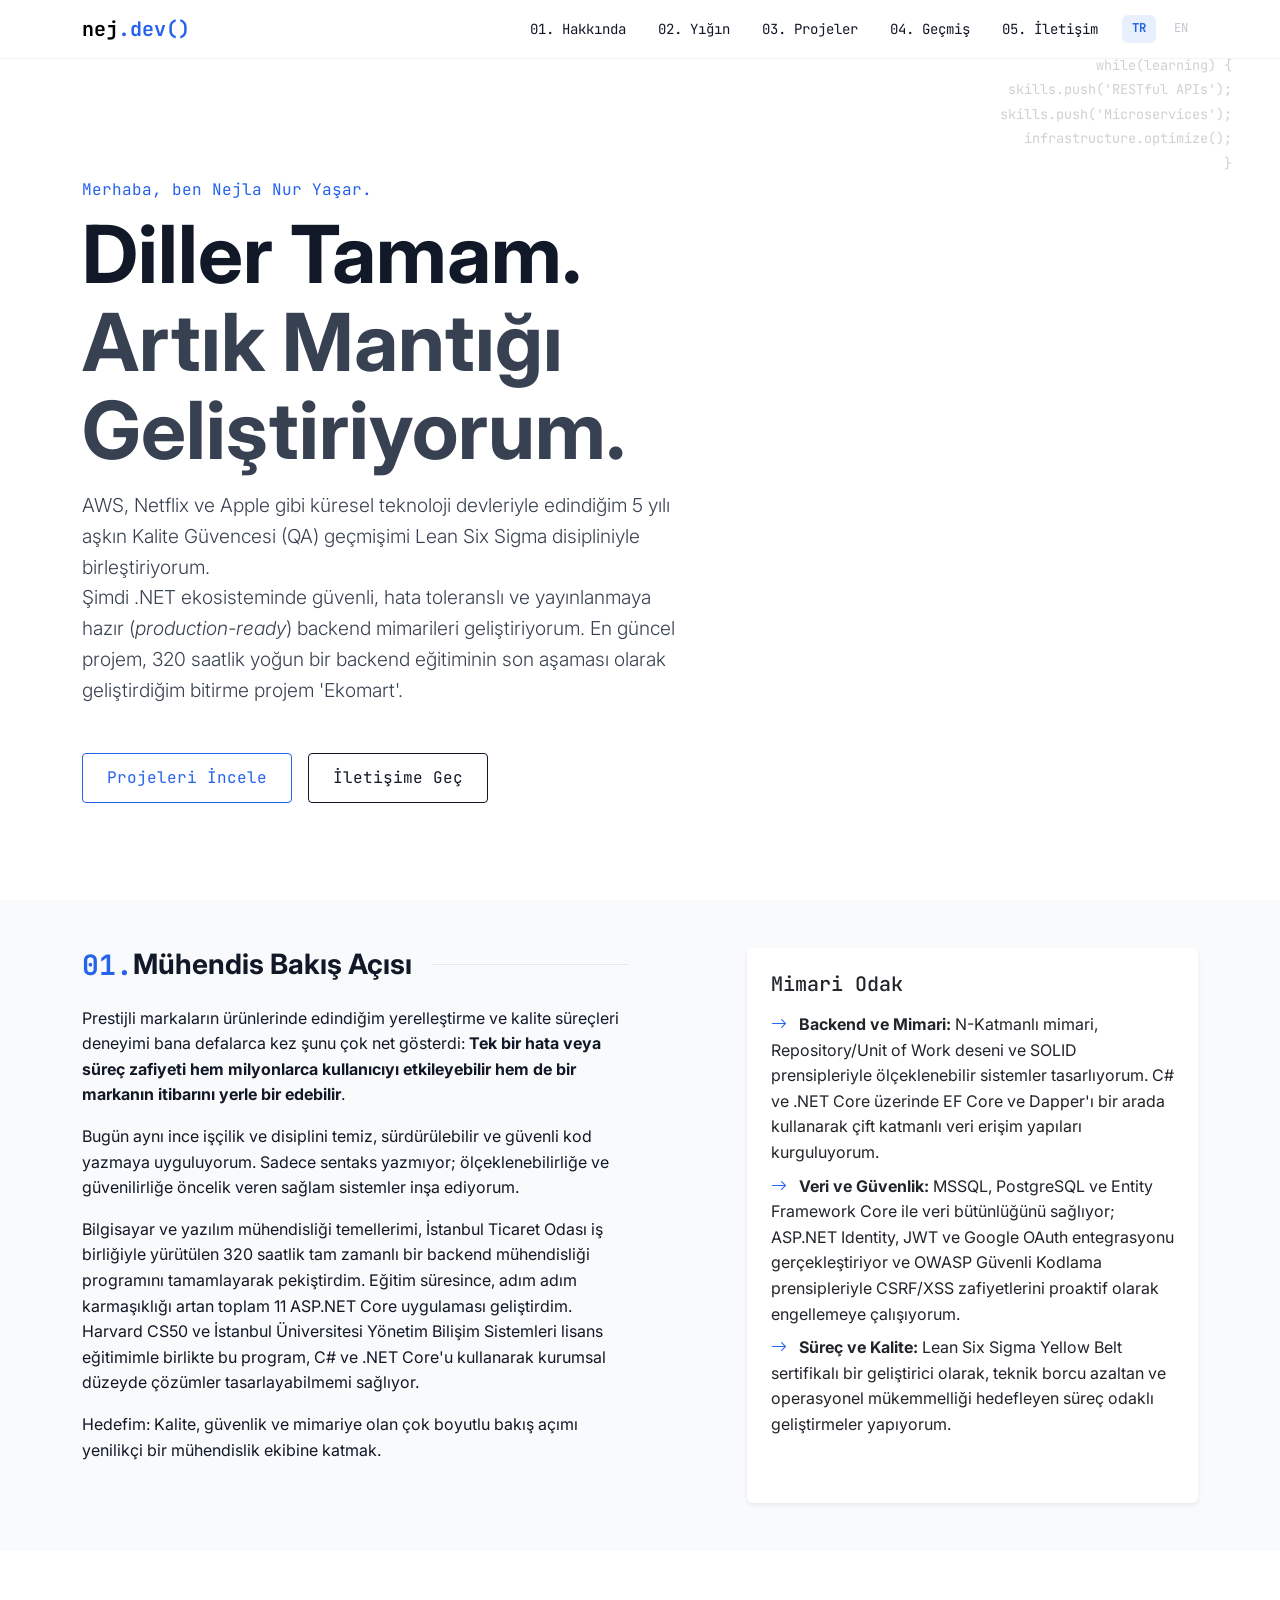
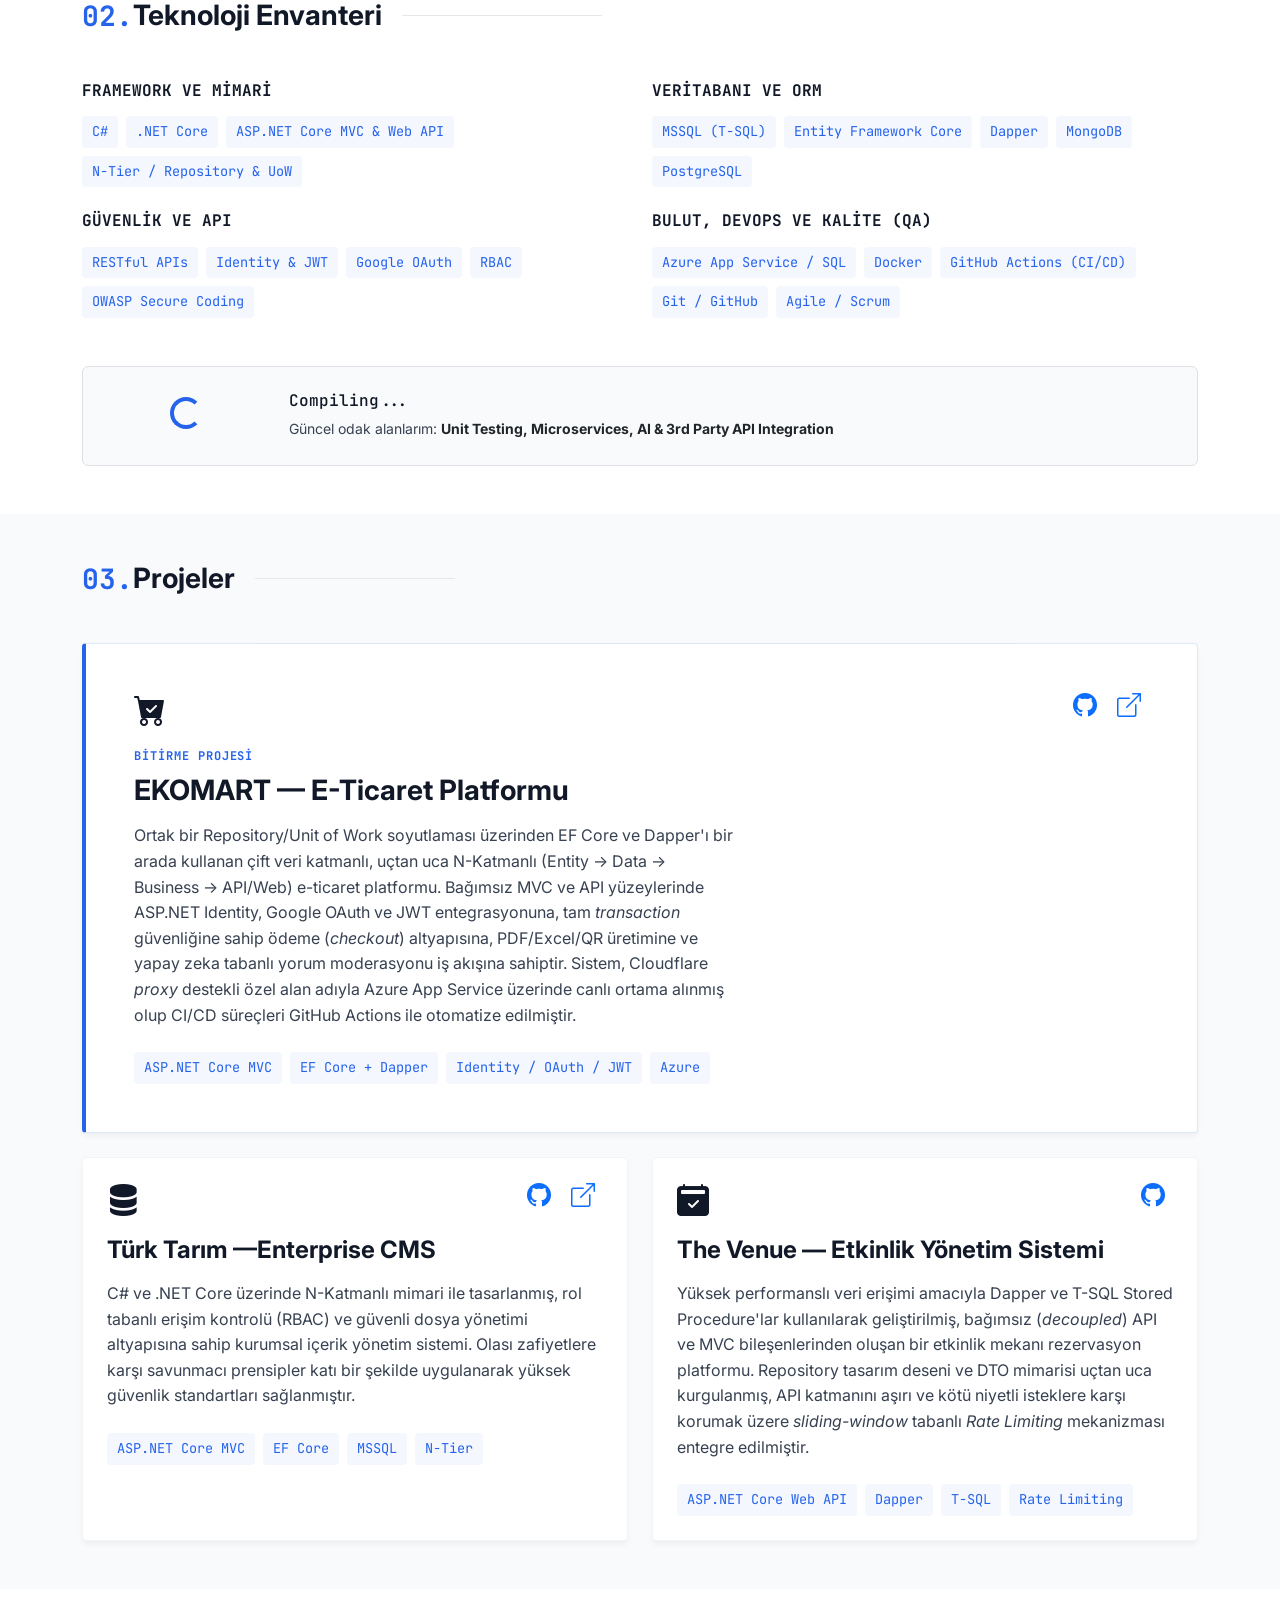
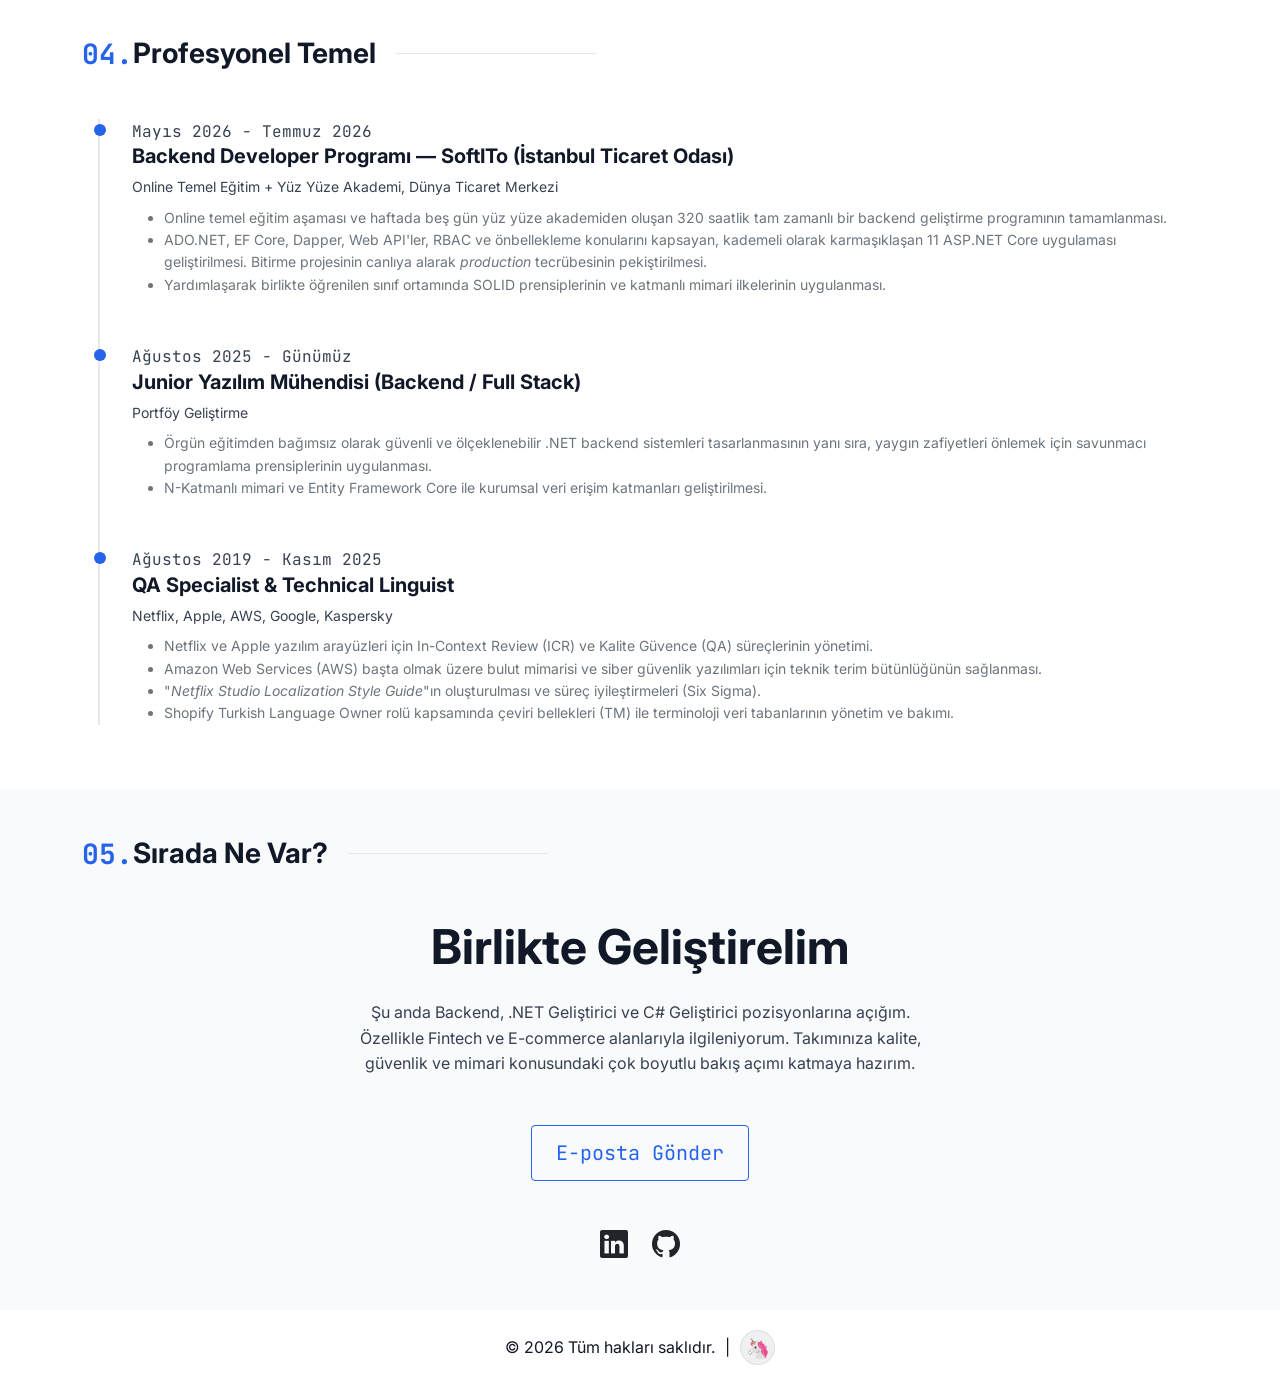
==== commit a565fcf2: "chore: remove SoftITo docs teaser page and footer link SoftITo deliverable is now a standalone CV ho" ====
--- a/index.html
+++ b/index.html
@@ -424,10 +424,6 @@
             <span>© <span id="current-year">2026</span> <span data-i18n="footer.rights">All rights
                     reserved.</span></span>
             <span class="footer-separator">|</span>
-            <a href="/softito-docs/index.html" target="_blank" rel="noopener noreferrer" class="unicorn-btn softito-btn"
-                title="SoftITo Docs">
-                <img src="/softito-icon.png" alt="SoftITo Docs" class="footer-icon-img">
-            </a>
             <a href="/arcade/index.html" target="_blank" rel="noopener noreferrer" class="unicorn-btn"
                 title="Discover the LearnLAB">
                 🦄
--- a/style.css
+++ b/style.css
@@ -277,10 +277,6 @@
     background-color: #e0c3fc;
 }
 
-.softito-btn:hover {
-    transform: scale(1.1);
-    background-color: #bde0fe;
-}
 
 .footer-icon-img {
     width: 18px;
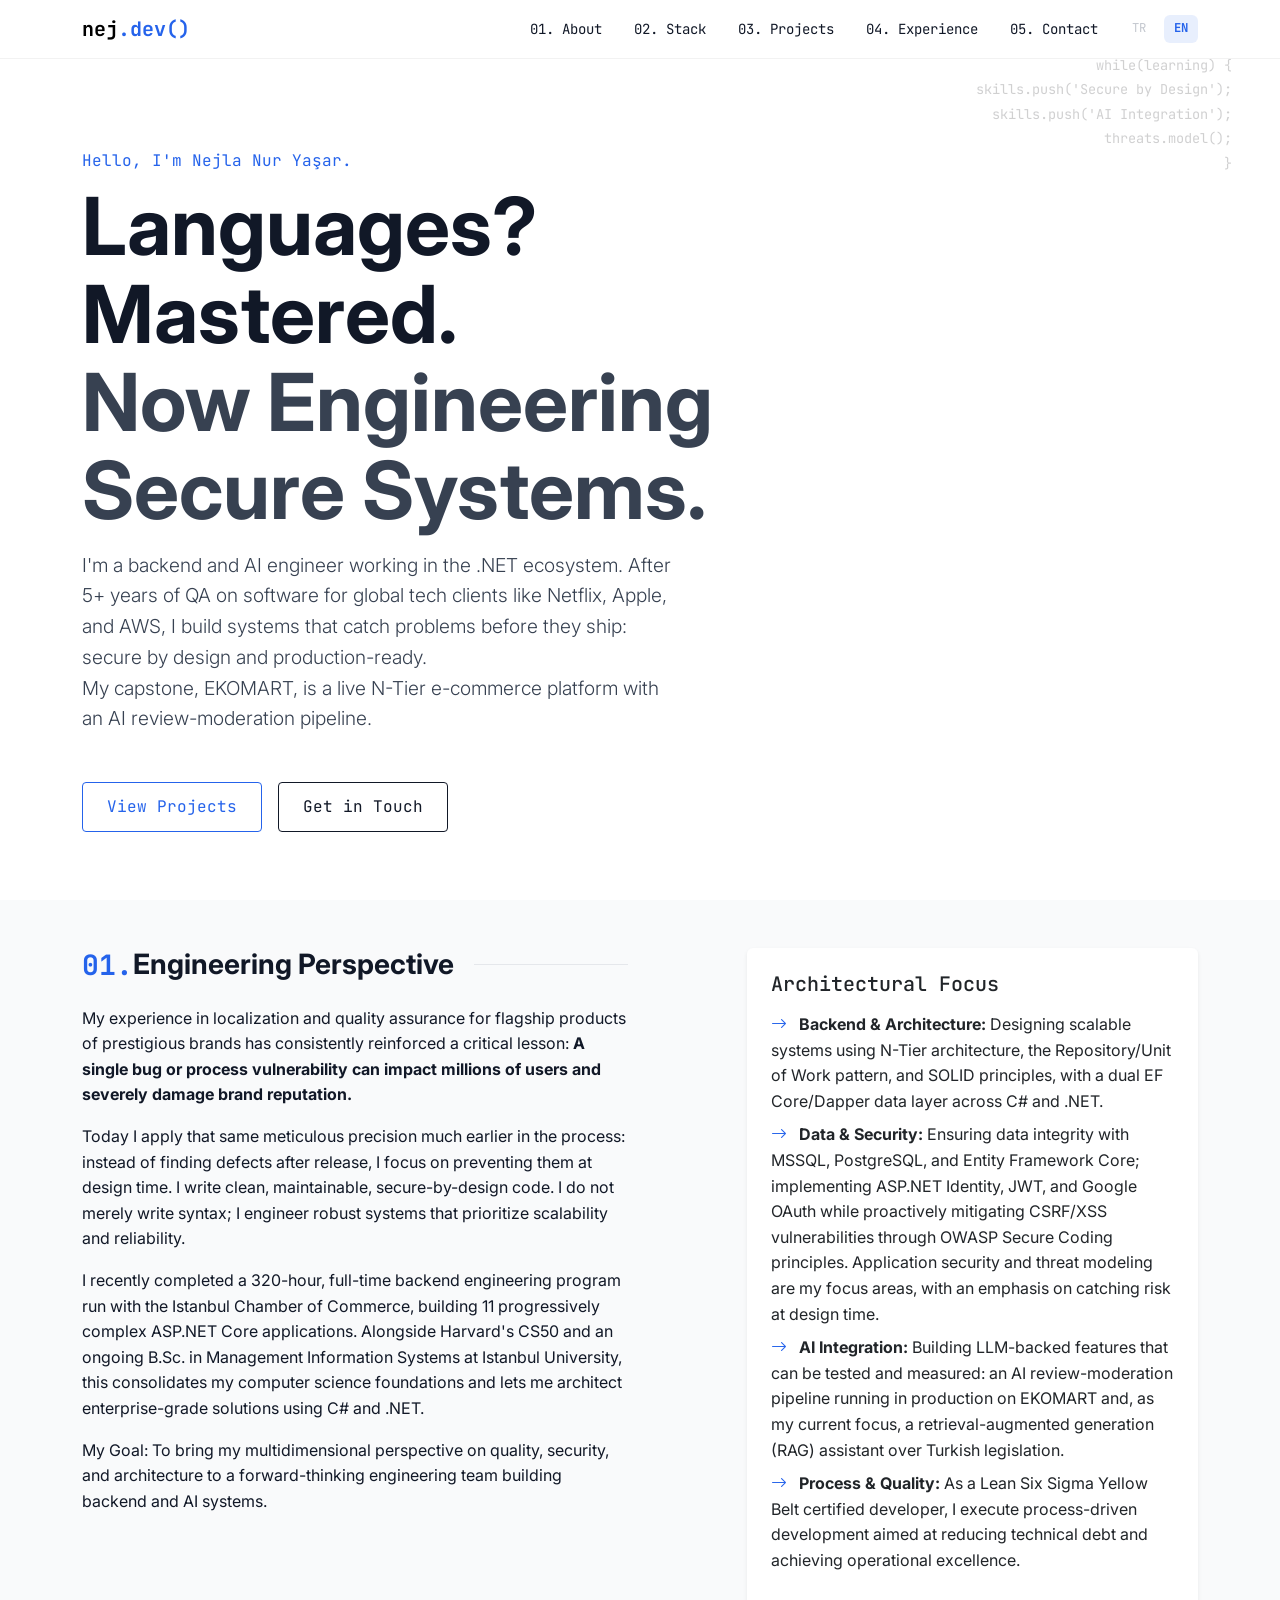
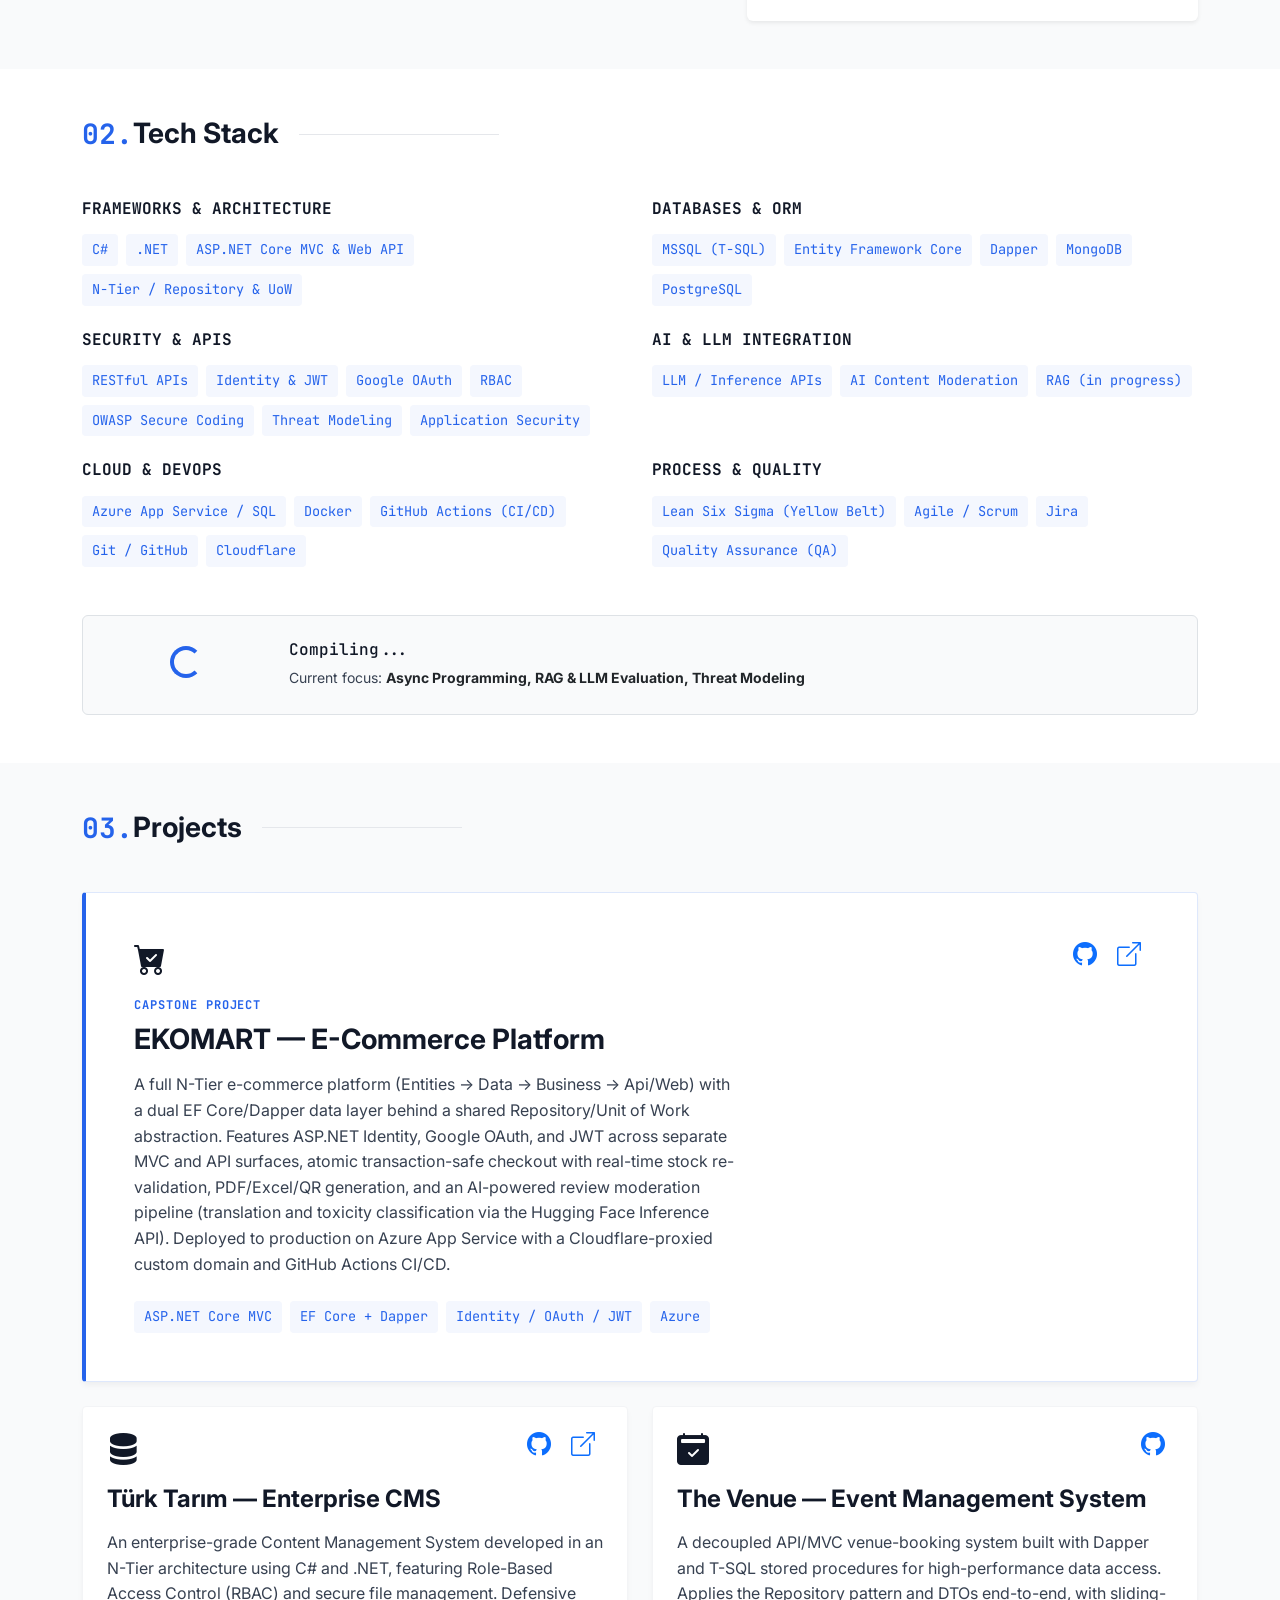
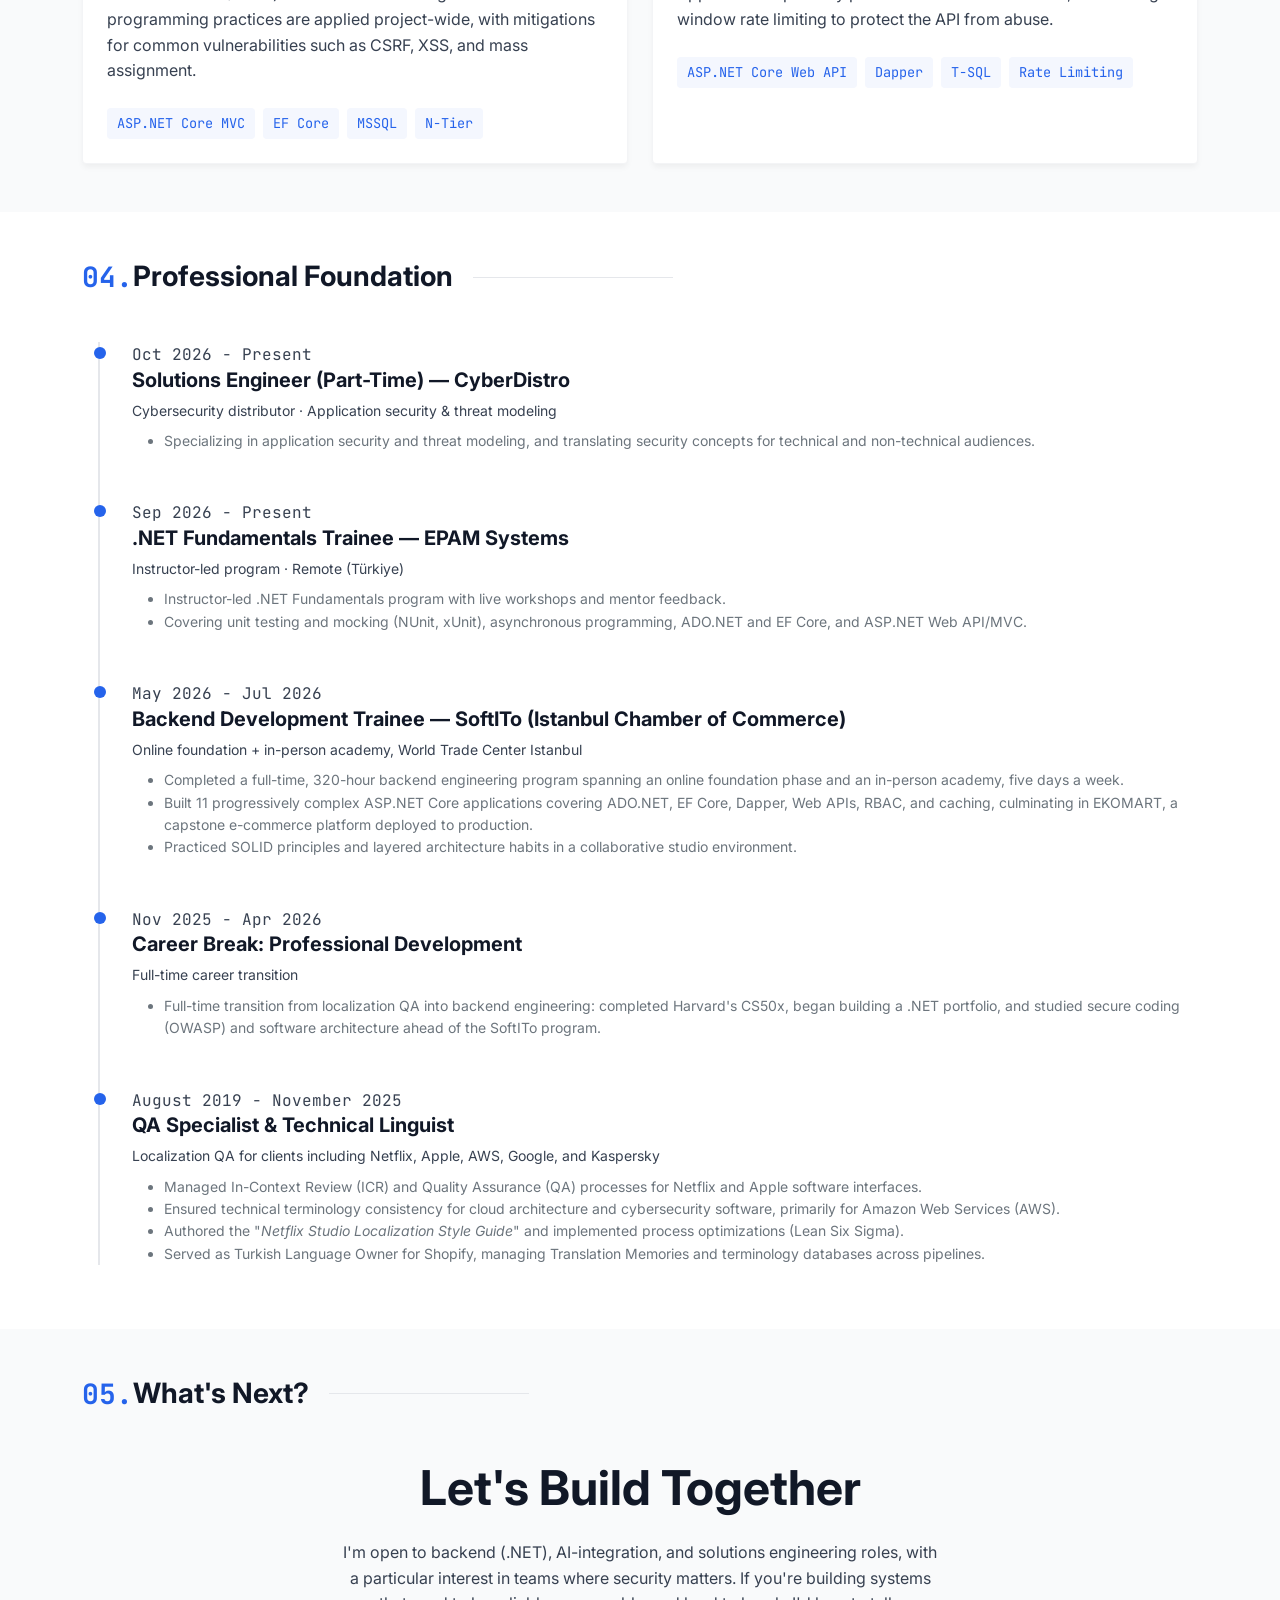
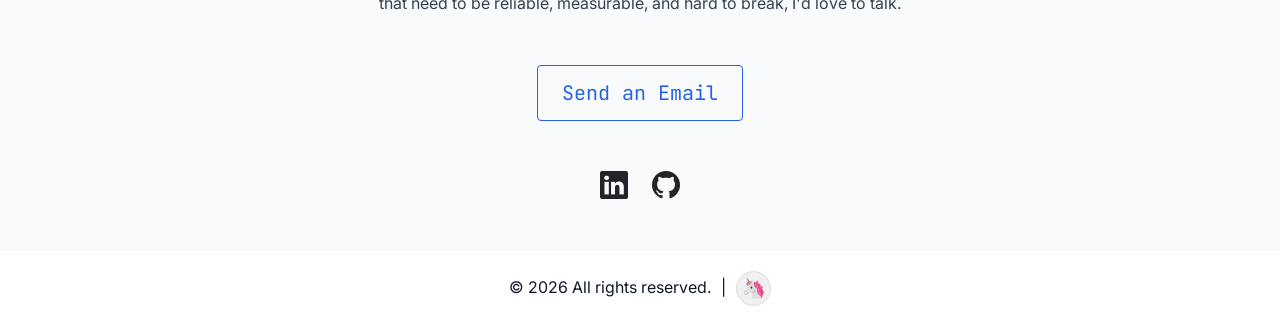
==== commit 0c2b0c90: "update portfolio with new job updates" ====
--- a/index.html
+++ b/index.html
@@ -1,5 +1,5 @@
 <!DOCTYPE html>
-<html lang="tr">
+<html lang="en">
 
 <head>
     <meta charset="UTF-8">
@@ -7,12 +7,12 @@
     <link rel="icon" type="image/x-icon" href="/favicon.ico">
     <link rel="icon" type="image/svg+xml" href="/favicon.svg">
     <link rel="icon" type="image/png" sizes="96x96" href="/favicon-96x96.png">
-    <title>Nejla Nur Yaşar | Backend Developer</title>
+    <title>Nejla Nur Yaşar | Backend & AI Engineer (.NET)</title>
     <link rel="stylesheet" href="https://cdn.jsdelivr.net/npm/bootstrap@5.3.0/dist/css/bootstrap.min.css">
     <link rel="stylesheet"
         href="https://fonts.googleapis.com/css2?family=Inter:wght@300;400;600;800&family=JetBrains+Mono:wght@400;700&display=swap">
     <link rel="stylesheet" href="https://cdn.jsdelivr.net/npm/bootstrap-icons@1.10.0/font/bootstrap-icons.css">
-    <link rel="stylesheet" href="style.css">
+    <link rel="stylesheet" href="assets/css/style.css?v=2">
 </head>
 
 <body data-bs-spy="scroll" data-bs-target="#navbar-example" data-bs-offset="100">
@@ -25,18 +25,16 @@
             </button>
             <div class="collapse navbar-collapse justify-content-end" id="navbarNav">
                 <ul class="navbar-nav font-mono small">
-                    <li class="nav-item"><a class="nav-link" href="#about" data-i18n="nav.about">01. Hakkında</a></li>
-                    <li class="nav-item"><a class="nav-link" href="#stack" data-i18n="nav.stack">02. Yığın</a></li>
-                    <li class="nav-item"><a class="nav-link" href="#projects" data-i18n="nav.projects">03. Projeler</a>
+                    <li class="nav-item"><a class="nav-link" href="#about" data-i18n="nav.about">01. About</a></li>
+                    <li class="nav-item"><a class="nav-link" href="#stack" data-i18n="nav.stack">02. Stack</a></li>
+                    <li class="nav-item"><a class="nav-link" href="#projects" data-i18n="nav.projects">03. Projects</a>
                     </li>
-                    <li class="nav-item"><a class="nav-link" href="#experience" data-i18n="nav.experience">04.
-                            Geçmiş</a></li>
-                    <li class="nav-item"><a class="nav-link text-accent" href="#contact" data-i18n="nav.contact">05.
-                            İletişim</a></li>
+                    <li class="nav-item"><a class="nav-link" href="#experience" data-i18n="nav.experience">04. Experience</a></li>
+                    <li class="nav-item"><a class="nav-link text-accent" href="#contact" data-i18n="nav.contact">05. Contact</a></li>
                     <li class="nav-item ms-lg-3 d-flex align-items-center">
-                        <div class="lang-switch font-mono small d-flex gap-2"> <span onclick="setLanguage('tr')"
+                        <div class="lang-switch font-mono small d-flex gap-2"> <span data-lang="tr"
                                 id="btn-tr" class="lang-btn">TR</span>
-                            <span onclick="setLanguage('en')" id="btn-en" class="lang-btn">EN</span>
+                            <span data-lang="en" id="btn-en" class="lang-btn">EN</span>
                         </div>
                     </li>
                 </ul>
@@ -46,9 +44,9 @@
 
     <div class="hero-bg-code font-mono text-end pe-3 pe-lg-5 pt-5">
         while(learning) {<br>
-        &nbsp;&nbsp;skills.push('RESTful APIs');<br>
-        &nbsp;&nbsp;skills.push('Microservices');<br>
-        &nbsp;&nbsp;infrastructure.optimize();<br>
+        &nbsp;&nbsp;skills.push('Secure by Design');<br>
+        &nbsp;&nbsp;skills.push('AI Integration');<br>
+        &nbsp;&nbsp;threats.model();<br>
         }
     </div>
 
@@ -56,79 +54,91 @@
         <div class="container">
             <div class="row align-items-center">
                 <div class="col-lg-8">
-                    <p class="font-mono text-accent mb-2" data-i18n="hero.greeting">Merhaba, ben Nejla Nur Yaşar.</p>
+                    <p class="font-mono text-accent mb-2" data-i18n="hero.greeting">Hello, I'm Nejla Nur Yaşar.</p>
                     <h1 class="display-1 fw-bold tracking-tighter mb-3">
-                        <span data-i18n="hero.title_main">Diller Tamam.</span><br>
-                        <span class="text-secondary-custom" data-i18n="hero.title_sub">Artık Mantığı
-                            Geliştiriyorum.</span>
+                        <span data-i18n="hero.title_main">Languages? Mastered.</span><br>
+                        <span class="text-secondary-custom" data-i18n="hero.title_sub">Now Engineering Secure Systems.</span>
                     </h1>
                     <p class="lead text-muted mw-600 mb-5" data-i18n="hero.description">
-                        AWS, Netflix ve Apple gibi küresel teknoloji devleriyle olan 5 yılı aşkın için Kalite Güvencesi
-                        (QA) geçmişimi Lean Six Sigma disipliniyle birleştiriyorum. <br> Şimdi <span
-                            class='text-highlight'>.NET ekosisteminde</span> güvenli, hata toleranslı ve yayınlanmaya
-                        hazır (<i>production-ready</i>) backend mimarileri geliştiriyorum.
+                        I'm a backend and AI engineer working in the <span class='text-highlight'>.NET
+                        ecosystem</span>. After 5+ years of QA on software for global tech clients like
+                        Netflix, Apple, and AWS, I build systems that catch problems before they ship:
+                        secure by design and production-ready. <br> My capstone, EKOMART, is a live N-Tier
+                        e-commerce platform with an AI review-moderation pipeline.
                     </p>
                     <div class="d-flex align-items-center gap-3">
                         <a href="#projects" class="btn btn-custom-primary font-mono"
-                            data-i18n="hero.btn_projects">Projeleri İncele</a>
-                        <a href="#contact" class="btn btn-custom-dark font-mono" data-i18n="hero.btn_contact">İletişime
-                            Geç</a>
+                            data-i18n="hero.btn_projects">View Projects</a>
+                        <a href="#contact" class="btn btn-custom-dark font-mono" data-i18n="hero.btn_contact">Get in Touch</a>
                     </div>
                 </div>
             </div>
         </div>
     </header>
 
-    <section id="about" class="py-5 bg-light-custom" style="padding-top: 6rem; padding-bottom: 6rem;">
+    <section id="about" class="py-5 bg-light-custom">
         <div class="container">
             <div class="row">
                 <div class="col-lg-6 mb-4">
                     <h2 class="section-title">
-                        <span class="text-accent font-mono">01.</span><span data-i18n="about.title">Mühendis Bakış
-                            Açısı</span>
+                        <span class="text-accent font-mono">01.</span><span data-i18n="about.title">Engineering Perspective</span>
                     </h2>
 
-                    <p class="mt-4" data-i18n="about.p1">Prestijli markaların ürünlerinde edindiğim yerelleştirme ve
-                        kalite süreçleri deneyimi bana defalarca kez şunu çok net gösterdi: <strong>Tek bir hata veya
-                            süreç zafiyeti hem milyonlarca kullanıcıyı etkileyebilir hem de bir markanın itibarını yerle
-                            bir edebilir</strong>.</p>
-                    <p data-i18n="about.p2">Bugün aynı ince işçilik ve disiplini temiz, sürdürülebilir ve güvenli kod
-                        yazmaya uyguluyorum. Sadece sentaks yazmıyor; ölçeklenebilirliğe ve güvenilirliğe öncelik veren
-                        sağlam sistemler inşa ediyorum.</p>
-                    <p data-i18n="about.p3">Bilgisayar ve yazılım mühendisliği temellerimi, İstanbul Ticaret Odası iş
-                        birliğiyle yürütülen 320 saatlik tam zamanlı bir backend mühendisliği programını tamamlayarak
-                        pekiştirdim. Eğitim süresince, adım adım karmaşıklığı artan toplam 11 ASP.NET Core uygulaması
-                        geliştirdim. Harvard CS50 ve İstanbul Üniversitesi Yönetim Bilişim Sistemleri lisans eğitimimle
-                        birlikte bu program, C# ve .NET Core'u kullanarak kurumsal düzeyde çözümler tasarlayabilmemi
-                        sağlıyor.</p>
-                    <p data-i18n="about.p4">Hedefim: Kalite, güvenlik ve mimariye olan çok boyutlu bakış açımı yenilikçi
-                        bir mühendislik ekibine katmak.</p>
+                    <p class="mt-4" data-i18n="about.p1">
+                        My experience in localization and quality assurance for flagship products of
+                        prestigious brands has consistently reinforced a critical lesson: <strong>A single
+                        bug or process vulnerability can impact millions of users and severely damage brand
+                        reputation.</strong>
+                    </p>
+                    <p data-i18n="about.p2">
+                        Today I apply that same meticulous precision much earlier in the process: instead of
+                        finding defects after release, I focus on preventing them at design time. I write
+                        clean, maintainable, secure-by-design code. I do not merely write syntax; I engineer
+                        robust systems that prioritize scalability and reliability.
+                    </p>
+                    <p data-i18n="about.p3">
+                        I recently completed a 320-hour, full-time backend engineering program run with the
+                        Istanbul Chamber of Commerce, building 11 progressively complex ASP.NET Core
+                        applications. Alongside Harvard's CS50 and an ongoing B.Sc. in Management
+                        Information Systems at Istanbul University, this consolidates my computer science
+                        foundations and lets me architect enterprise-grade solutions using C# and .NET.
+                    </p>
+                    <p data-i18n="about.p4">
+                        My Goal: To bring my multidimensional perspective on quality, security, and
+                        architecture to a forward-thinking engineering team building backend and AI systems.
+                    </p>
 
                 </div>
                 <div class="col-lg-5 offset-lg-1">
                     <div class="card border-0 shadow-sm p-4 h-100">
-                        <h4 class="h5 mb-3 font-mono" data-i18n="about.focus_title">Mimari Odak</h4>
+                        <h4 class="h5 mb-3 font-mono" data-i18n="about.focus_title">Architectural Focus</h4>
                         <ul class="list-unstyled">
                             <li class="mb-2">
                                 <i class="bi bi-arrow-right text-accent me-2"></i>
-                                <span data-i18n="about.focus_backend"><strong>Backend ve Mimari:</strong> N-Katmanlı
-                                    mimari, Repository/Unit of Work deseni ve SOLID prensipleriyle ölçeklenebilir
-                                    sistemler tasarlıyorum. C# ve .NET Core üzerinde EF Core ve Dapper'ı bir arada
-                                    kullanarak çift katmanlı veri erişim yapıları kurguluyorum.</span>
+                                <span data-i18n="about.focus_backend"><strong>Backend & Architecture:</strong> Designing scalable systems using N-Tier architecture, the
+                                    Repository/Unit of Work pattern, and SOLID principles, with a dual EF
+                                    Core/Dapper data layer across C# and .NET.</span>
                             </li>
                             <li class="mb-2">
                                 <i class="bi bi-arrow-right text-accent me-2"></i>
-                                <span data-i18n="about.focus_security"><strong>Veri ve Güvenlik:</strong> MSSQL,
-                                    PostgreSQL ve Entity Framework Core ile veri bütünlüğünü sağlıyor; ASP.NET Identity,
-                                    JWT ve Google OAuth entegrasyonu gerçekleştiriyor ve OWASP Güvenli Kodlama
-                                    prensipleriyle CSRF/XSS zafiyetlerini proaktif olarak engellemeye
-                                    çalışıyorum.</span>
+                                <span data-i18n="about.focus_security"><strong>Data & Security:</strong> Ensuring data integrity with MSSQL, PostgreSQL, and Entity Framework Core;
+                                    implementing ASP.NET Identity, JWT, and Google OAuth while proactively
+                                    mitigating CSRF/XSS vulnerabilities through OWASP Secure Coding
+                                    principles. Application security and threat modeling are my focus areas,
+                                    with an emphasis on catching risk at design time.</span>
                             </li>
                             <li class="mb-2">
                                 <i class="bi bi-arrow-right text-accent me-2"></i>
-                                <span data-i18n="about.focus_quality"><strong>Süreç ve Kalite:</strong> Lean Six Sigma
-                                    Yellow Belt sertifikalı bir geliştirici olarak, teknik borcu azaltan ve operasyonel
-                                    mükemmelliği hedefleyen süreç odaklı geliştirmeler yapıyorum.</span>
+                                <span data-i18n="about.focus_ai"><strong>AI Integration:</strong> Building LLM-backed features that can be tested and measured: an AI
+                                    review-moderation pipeline running in production on EKOMART and, as my
+                                    current focus, a retrieval-augmented generation (RAG) assistant over
+                                    Turkish legislation.</span>
+                            </li>
+                            <li class="mb-2">
+                                <i class="bi bi-arrow-right text-accent me-2"></i>
+                                <span data-i18n="about.focus_quality"><strong>Process & Quality:</strong> As a Lean Six Sigma Yellow Belt certified developer, I execute
+                                    process-driven development aimed at reducing technical debt and
+                                    achieving operational excellence.</span>
                             </li>
                         </ul>
                     </div>
@@ -137,20 +147,19 @@
         </div>
     </section>
 
-    <section id="stack" class="py-5" style="padding-top: 6rem; padding-bottom: 6rem;">
+    <section id="stack" class="py-5">
         <div class="container">
             <h2 class="section-title mb-5">
-                <span class="text-accent font-mono">02.</span><span data-i18n="stack.title">Teknoloji Envanteri</span>
+                <span class="text-accent font-mono">02.</span><span data-i18n="stack.title">Tech Stack</span>
             </h2>
 
             <div class="row g-4">
                 <div class="col-md-6">
                     <div class="tech-card h-100">
-                        <h3 class="h6 font-mono text-uppercase fw-bold mb-3" data-i18n="stack.cat_1">Framework ve Mimari
-                        </h3>
+                        <h3 class="h6 font-mono text-uppercase fw-bold mb-3" data-i18n="stack.cat_1">Frameworks & Architecture</h3>
                         <div class="d-flex flex-wrap gap-2">
                             <span class="badge-custom">C#</span>
-                            <span class="badge-custom">.NET Core</span>
+                            <span class="badge-custom">.NET</span>
                             <span class="badge-custom">ASP.NET Core MVC & Web API</span>
                             <span class="badge-custom">N-Tier / Repository & UoW</span>
                         </div>
@@ -159,8 +168,7 @@
 
                 <div class="col-md-6">
                     <div class="tech-card h-100">
-                        <h3 class="h6 font-mono text-uppercase fw-bold mb-3" data-i18n="stack.cat_2">Veritabanı ve ORM
-                        </h3>
+                        <h3 class="h6 font-mono text-uppercase fw-bold mb-3" data-i18n="stack.cat_2">Databases & ORM</h3>
                         <div class="d-flex flex-wrap gap-2">
                             <span class="badge-custom">MSSQL (T-SQL)</span>
                             <span class="badge-custom">Entity Framework Core</span>
@@ -173,28 +181,51 @@
 
                 <div class="col-md-6">
                     <div class="tech-card h-100">
-                        <h3 class="h6 font-mono text-uppercase fw-bold mb-3" data-i18n="stack.cat_3">Güvenlik ve API
-                        </h3>
+                        <h3 class="h6 font-mono text-uppercase fw-bold mb-3" data-i18n="stack.cat_3">Security & APIs</h3>
                         <div class="d-flex flex-wrap gap-2">
                             <span class="badge-custom">RESTful APIs</span>
                             <span class="badge-custom">Identity & JWT</span>
                             <span class="badge-custom">Google OAuth</span>
                             <span class="badge-custom">RBAC</span>
                             <span class="badge-custom">OWASP Secure Coding</span>
-                        </div>
-                    </div>
-                </div>
-
-                <div class="col-md-6">
-                    <div class="tech-card h-100">
-                        <h3 class="h6 font-mono text-uppercase fw-bold mb-3" data-i18n="stack.cat_4">Bulut, DevOps ve
-                            Kalite (QA)</h3>
+                            <span class="badge-custom">Threat Modeling</span>
+                            <span class="badge-custom">Application Security</span>
+                        </div>
+                    </div>
+                </div>
+
+                <div class="col-md-6">
+                    <div class="tech-card h-100">
+                        <h3 class="h6 font-mono text-uppercase fw-bold mb-3" data-i18n="stack.cat_5">AI & LLM Integration</h3>
+                        <div class="d-flex flex-wrap gap-2">
+                            <span class="badge-custom">LLM / Inference APIs</span>
+                            <span class="badge-custom">AI Content Moderation</span>
+                            <span class="badge-custom">RAG (in progress)</span>
+                        </div>
+                    </div>
+                </div>
+
+                <div class="col-md-6">
+                    <div class="tech-card h-100">
+                        <h3 class="h6 font-mono text-uppercase fw-bold mb-3" data-i18n="stack.cat_4">Cloud & DevOps</h3>
                         <div class="d-flex flex-wrap gap-2">
                             <span class="badge-custom">Azure App Service / SQL</span>
                             <span class="badge-custom">Docker</span>
                             <span class="badge-custom">GitHub Actions (CI/CD)</span>
                             <span class="badge-custom">Git / GitHub</span>
+                            <span class="badge-custom">Cloudflare</span>
+                        </div>
+                    </div>
+                </div>
+
+                <div class="col-md-6">
+                    <div class="tech-card h-100">
+                        <h3 class="h6 font-mono text-uppercase fw-bold mb-3" data-i18n="stack.cat_6">Process & Quality</h3>
+                        <div class="d-flex flex-wrap gap-2">
+                            <span class="badge-custom">Lean Six Sigma (Yellow Belt)</span>
                             <span class="badge-custom">Agile / Scrum</span>
+                            <span class="badge-custom">Jira</span>
+                            <span class="badge-custom">Quality Assurance (QA)</span>
                         </div>
                     </div>
                 </div>
@@ -208,9 +239,9 @@
                     <div class="col-md-10">
                         <h5 class="font-mono h6 mb-2" data-i18n="stack.loading_title">Compiling...</h5>
                         <p class="small text-muted mb-0">
-                            <span data-i18n="stack.loading_desc">Güncel odak alanlarım:</span>
-                            <span class="text-dark fw-bold">Unit Testing, Microservices, AI & 3rd Party API
-                                Integration</span>
+                            <span data-i18n="stack.loading_desc">Current focus:</span>
+                            <span class="text-dark fw-bold">Async Programming, RAG & LLM Evaluation,
+                                Threat Modeling</span>
                         </p>
                     </div>
                 </div>
@@ -218,10 +249,10 @@
         </div>
     </section>
 
-    <section id="projects" class="py-5 bg-light-custom" style="padding-top: 6rem; padding-bottom: 6rem;">
+    <section id="projects" class="py-5 bg-light-custom">
         <div class="container">
             <h2 class="section-title mb-5">
-                <span class="text-accent font-mono">03.</span><span data-i18n="projects.title">Projeler</span>
+                <span class="text-accent font-mono">03.</span><span data-i18n="projects.title">Projects</span>
             </h2>
 
             <div class="row g-4 mb-4">
@@ -238,19 +269,17 @@
                                 </a>
                             </div>
                         </div>
-                        <p class="project-eyebrow" data-i18n="projects.featured_label">Bitirme Projesi</p>
-                        <h3 class="h3 fw-bold mb-3" data-i18n="projects.p1_title">EKOMART — E-Ticaret Platformu</h3>
+                        <p class="project-eyebrow" data-i18n="projects.featured_label">Capstone Project</p>
+                        <h3 class="h3 fw-bold mb-3" data-i18n="projects.p1_title">EKOMART — E-Commerce Platform</h3>
                         <p class="text-muted mb-4 mw-600" data-i18n="projects.p1_desc">
-                            Ortak bir Repository/Unit of Work soyutlaması üzerinden EF Core ve Dapper'ı bir arada
-                            kullanan çift veri katmanlı, uçtan uca N-Katmanlı (Entity → Data → Business → API/Web)
-                            e-ticaret platformu. Bağımsız MVC ve API yüzeylerinde ASP.NET Identity, Google OAuth ve JWT
-                            entegrasyonuna, tam <i>transaction</i> güvenliğine
-                            sahip ödeme (<i>checkout</i>) altyapısına, PDF/Excel/QR üretimine ve yapay zeka tabanlı
-                            yorum
-                            moderasyonu iş akışına sahiptir. Sistem, Cloudflare <i>proxy</i> destekli özel alan adıyla
-                            Azure App
-                            Service üzerinde canlı ortama alınmış olup CI/CD süreçleri GitHub Actions ile otomatize
-                            edilmiştir.
+                            A full N-Tier e-commerce platform (Entities → Data → Business → Api/Web) with a
+                            dual EF Core/Dapper data layer behind a shared Repository/Unit of Work
+                            abstraction. Features ASP.NET Identity, Google OAuth, and JWT across separate
+                            MVC and API surfaces, atomic transaction-safe checkout with real-time stock
+                            re-validation, PDF/Excel/QR generation, and an AI-powered review moderation
+                            pipeline (translation and toxicity classification via the Hugging Face Inference
+                            API). Deployed to production on Azure App Service with a Cloudflare-proxied
+                            custom domain and GitHub Actions CI/CD.
                         </p>
                         <div class="tech-stack-list font-mono x-small text-accent d-flex flex-wrap gap-2">
                             <span class="badge-custom">ASP.NET Core MVC</span>
@@ -278,10 +307,11 @@
                         </div>
                         <h3 class="h4 fw-bold mb-3" data-i18n="projects.p2_title">Türk Tarım — Enterprise CMS</h3>
                         <p class="text-muted mb-4" data-i18n="projects.p2_desc">
-                            C# ve .NET Core üzerinde N-Katmanlı mimari ile tasarlanmış, rol tabanlı erişim kontrolü
-                            (RBAC) ve güvenli dosya yönetimi altyapısına sahip kurumsal içerik yönetim sistemi. Olası
-                            zafiyetlere karşı savunmacı prensipler katı bir şekilde uygulanarak yüksek güvenlik
-                            standartları sağlanmıştır.
+                            An enterprise-grade Content Management System developed in an N-Tier
+                            architecture using C# and .NET, featuring Role-Based Access Control (RBAC) and
+                            secure file management. Defensive programming practices are applied
+                            project-wide, with mitigations for common vulnerabilities such as CSRF, XSS, and
+                            mass assignment.
                         </p>
                         <div class="tech-stack-list font-mono x-small text-accent d-flex flex-wrap gap-2">
                             <span class="badge-custom">ASP.NET Core MVC</span>
@@ -301,14 +331,12 @@
                                     rel="noopener noreferrer" class="mx-2"><i class="bi bi-github h4"></i></a>
                             </div>
                         </div>
-                        <h3 class="h4 fw-bold mb-3" data-i18n="projects.p3_title">The Venue — Etkinlik Yönetim Sistemi
-                        </h3>
+                        <h3 class="h4 fw-bold mb-3" data-i18n="projects.p3_title">The Venue — Event Management System</h3>
                         <p class="text-muted mb-4" data-i18n="projects.p3_desc">
-                            Yüksek performanslı veri erişimi amacıyla Dapper ve T-SQL Stored Procedure'lar kullanılarak
-                            geliştirilmiş, bağımsız (<i>decoupled</i>) API ve MVC bileşenlerinden oluşan bir etkinlik
-                            mekanı rezervasyon platformu. Repository tasarım deseni ve DTO mimarisi uçtan uca
-                            kurgulanmış, API katmanını aşırı ve kötü niyetli isteklere karşı korumak üzere
-                            <i>sliding-window</i> tabanlı <i>Rate Limiting</i> mekanizması entegre edilmiştir.
+                            A decoupled API/MVC venue-booking system built with Dapper and T-SQL stored
+                            procedures for high-performance data access. Applies the Repository pattern and
+                            DTOs end-to-end, with sliding-window rate limiting to protect the API from
+                            abuse.
                         </p>
                         <div class="tech-stack-list font-mono x-small text-accent d-flex flex-wrap gap-2">
                             <span class="badge-custom">ASP.NET Core Web API</span>
@@ -323,91 +351,107 @@
     </section>
 
 
-    <section id="experience" class="py-5" style="padding-top: 6rem; padding-bottom: 6rem;">
+    <section id="experience" class="py-5">
         <div class="container">
             <h2 class="section-title mb-5">
-                <span class="text-accent font-mono">04.</span><span data-i18n="experience.title">Profesyonel
-                    Temel</span>
+                <span class="text-accent font-mono">04.</span><span data-i18n="experience.title">Professional Foundation</span>
             </h2>
 
             <div class="timeline">
                 <div class="timeline-item">
-                    <span class="timeline-date font-mono text-muted" data-i18n="experience.job1_date">Mayıs 2026 -
-                        Temmuz 2026</span>
-                    <h4 class="h5 fw-bold" data-i18n="experience.job1_title">Backend Developer Programı — SoftITo
-                        (İstanbul Ticaret Odası)</h4>
-                    <p class="small text-muted mb-2" data-i18n="experience.job1_location">Online Temel Eğitim + Yüz
-                        Yüze Akademi, Dünya Ticaret Merkezi</p>
-                    <ul class="small text-secondary" data-i18n="experience.job1_list">
-                        <li>Online temel eğitim aşaması ve haftada beş gün yüz yüze akademiden oluşan 320 saatlik tam
-                            zamanlı bir backend geliştirme programını tamamladım.</li>
-                        <li>ADO.NET, EF Core, Dapper, Web API'ler, RBAC ve önbellekleme konularını kapsayan, kademeli
-                            olarak karmaşıklaşan 11 ASP.NET Core uygulaması geliştirdim. Bitirme projemi canlıya alarak
-                            <i>production</i> tecrübemi de pekiştirdim.
-                        </li>
-                        <li>Yardımlaşarak birlikte öğrendiğimiz sınıf ortamında SOLID prensiplerini ve katmanlı mimari
-                            ilkelerini uyguladım.</li>
+                    <span class="timeline-date font-mono text-muted" data-i18n="experience.cyberdistro_date">Oct 2026 - Present</span>
+                    <h4 class="h5 fw-bold" data-i18n="experience.cyberdistro_title">Solutions Engineer (Part-Time) — CyberDistro</h4>
+                    <p class="small text-muted mb-2" data-i18n="experience.cyberdistro_location">
+                        Cybersecurity Distributor · Application Security & Threat Modeling
+                    </p>
+                    <ul class="small text-secondary" data-i18n="experience.cyberdistro_list">
+                        <li>Specializing in application security and threat modeling, and translating
+                            security concepts for technical and non-technical audiences.</li>
                     </ul>
                 </div>
 
                 <div class="timeline-item">
-                    <span class="timeline-date font-mono text-muted" data-i18n="experience.job2_date">Ağustos 2025 -
-                        Günümüz</span>
-                    <h4 class="h5 fw-bold" data-i18n="experience.job2_title">Junior Yazılım Mühendisi (Backend / Full
-                        Stack)
+                    <span class="timeline-date font-mono text-muted" data-i18n="experience.epam_date">Sep 2026 - Present</span>
+                    <h4 class="h5 fw-bold" data-i18n="experience.epam_title">.NET Fundamentals Trainee — EPAM Systems
                     </h4>
-                    <p class="small text-muted mb-2" data-i18n="experience.job2_location">Portföy Geliştirme</p>
-                    <ul class="small text-secondary" data-i18n="experience.job2_list">
-                        <li>Örgün eğitimden bağımsız olarak güvenli ve ölçeklenebilir .NET backend sistemleri
-                            tasarlıyor, yaygın zafiyetleri önlemek için savunmacı programlama prensiplerini uyguluyorum.
-                        </li>
-                        <li>N-Katmanlı mimari ve Entity Framework Core ile kurumsal veri erişim katmanları geliştirme.
-                        </li>
-                        <li>OWASP standartlarında zafiyet koruması entegrasyonu ve güvenlik uygulamaları.</li>
+                    <p class="small text-muted mb-2" data-i18n="experience.epam_location">Instructor-Led Program · Remote (Türkiye)</p>
+                    <ul class="small text-secondary" data-i18n="experience.epam_list">
+                        <li>Instructor-led .NET Fundamentals program with live workshops and mentor
+                            feedback.</li>
+                        <li>Covering unit testing and mocking (NUnit, xUnit), asynchronous programming,
+                            ADO.NET and EF Core, and ASP.NET Web API/MVC.</li>
                     </ul>
                 </div>
 
                 <div class="timeline-item">
-                    <span class="timeline-date font-mono text-muted" data-i18n="experience.job3_date">Ağustos 2019 -
-                        Kasım 2025</span>
-                    <h4 class="h5 fw-bold" data-i18n="experience.job3_title">QA Specialist & Technical Linguist
+                    <span class="timeline-date font-mono text-muted" data-i18n="experience.softito_date">May 2026 - Jul 2026</span>
+                    <h4 class="h5 fw-bold" data-i18n="experience.softito_title">
+                        Backend Development Trainee — SoftITo (Istanbul Chamber of Commerce)
                     </h4>
-                    <p class="small text-muted mb-2" data-i18n="experience.job3_location">Netflix, Apple, AWS,
-                        Google,Kaspersky
-                    </p>
-                    <ul class="small text-secondary" data-i18n="experience.job3_list">
-                        <li>Netflix ve Apple yazılım arayüzleri için In-Context Review (ICR) ve Kalite Güvence (QA)
-                            süreçlerinin yönetimi.</li>
-                        <li>Amazon Web Services (AWS) başta olmak üzere bulut mimarisi ve siber güvenlik yazılımları
-                            için teknik terim bütünlüğünün sağlanması.</li>
-                        <li>"<i>Netflix Studio Localization Style Guide</i>"ın oluşturulması ve süreç iyileştirmeleri
-                            (Six Sigma).</li>
-                        <li>Shopify Turkish Language Owner rolü kapsamında çeviri bellekleri (TM) ile terminoloji veri
-                            tabanlarının yönetim ve bakımı.</li>
+                    <p class="small text-muted mb-2" data-i18n="experience.softito_location">
+                        Online Foundation + In-Person Academy, World Trade Center Istanbul
+                    </p>
+                    <ul class="small text-secondary" data-i18n="experience.softito_list">
+                        <li>Completed a full-time, 320-hour backend engineering program spanning an online
+                            foundation phase and an in-person academy, five days a week.</li>
+                        <li>Built 11 progressively complex ASP.NET Core applications covering ADO.NET, EF
+                            Core, Dapper, Web APIs, RBAC, and caching, culminating in EKOMART, a capstone
+                            e-commerce platform deployed to production.</li>
+                        <li>Practiced SOLID principles and layered architecture habits in a collaborative
+                            studio environment.</li>
                     </ul>
                 </div>
+
+                <div class="timeline-item">
+                    <span class="timeline-date font-mono text-muted" data-i18n="experience.break_date">Nov 2025 - Apr 2026</span>
+                    <h4 class="h5 fw-bold" data-i18n="experience.break_title">Career Break: Professional Development</h4>
+                    <p class="small text-muted mb-2" data-i18n="experience.break_location">Full-Time Career Transition</p>
+                    <ul class="small text-secondary" data-i18n="experience.break_list">
+                        <li>Full-time transition from localization QA into backend engineering: completed
+                            Harvard's CS50x, began building a .NET portfolio, and studied secure coding
+                            (OWASP) and software architecture ahead of the SoftITo program.</li>
+                    </ul>
+                </div>
+
+                <div class="timeline-item">
+                    <span class="timeline-date font-mono text-muted" data-i18n="experience.qa_date">August 2019 - November 2025</span>
+                    <h4 class="h5 fw-bold" data-i18n="experience.qa_title">QA Specialist & Technical Linguist
+                    </h4>
+                    <p class="small text-muted mb-2" data-i18n="experience.qa_location">
+                        Localization QA for Clients Including Netflix, Apple, AWS, Google, and Kaspersky
+                    </p>
+                    <ul class="small text-secondary" data-i18n="experience.qa_list">
+                        <li>Managed In-Context Review (ICR) and Quality Assurance (QA) processes for Netflix
+                            and Apple software interfaces.</li>
+                        <li>Ensured technical terminology consistency for cloud architecture and
+                            cybersecurity software, primarily for Amazon Web Services (AWS).</li>
+                        <li>Authored the "<i>Netflix Studio Localization Style Guide</i>" and implemented
+                            process optimizations (Lean Six Sigma).</li>
+                        <li>Served as Turkish Language Owner for Shopify, managing Translation Memories and
+                            terminology databases across pipelines.</li>
+                    </ul>
+                </div>
             </div>
         </div>
     </section>
 
 
-    <section id="contact" class="py-5 bg-light-custom" style="padding-top: 6rem; padding-bottom: 6rem;">
+    <section id="contact" class="py-5 bg-light-custom">
         <div class="container">
             <h2 class="section-title mb-5">
-                <span class="text-accent font-mono">05.</span><span data-i18n="contact.title">Sırada Ne Var?</span>
+                <span class="text-accent font-mono">05.</span><span data-i18n="contact.title">What's Next?</span>
             </h2>
 
             <div class="mw-600 mx-auto text-center">
-                <h3 class="display-5 fw-bold mb-4" data-i18n="contact.main_heading">Birlikte Geliştirelim</h3>
+                <h3 class="display-5 fw-bold mb-4" data-i18n="contact.main_heading">Let's Build Together</h3>
                 <p class="text-muted mb-5" data-i18n="contact.text">
-                    Şu anda Backend, .NET Geliştirici ve C# Geliştirici pozisyonlarına açığım. Özellikle Fintech ve
-                    E-commerce alanlarıyla ilgileniyorum. Takımınıza kalite, güvenlik ve mimari konusundaki çok boyutlu
-                    bakış açımı katmaya hazırım.
+                    I'm open to backend (.NET), AI-integration, and solutions engineering roles, with a
+                    particular interest in teams where security matters. If you're building systems that
+                    need to be reliable, measurable, and hard to break, I'd love to talk.
                 </p>
 
-                <a href="mailto:nejlanurguney@gmail.com" class="btn btn-custom-primary btn-lg font-mono"
-                    data-i18n="contact.btn_email">E-posta
-                    Gönder</a>
+                <a href="mailto:nejla@nej.dev" class="btn btn-custom-primary btn-lg font-mono"
+                    data-i18n="contact.btn_email">Send an Email</a>
 
                 <div class="mt-5 d-flex justify-content-center gap-4">
                     <a href="https://www.linkedin.com/in/nejla-nur-yasar/" target="_blank" rel="noopener noreferrer"
@@ -421,8 +465,7 @@
 
     <footer class="site-footer">
         <div class="footer-content">
-            <span>© <span id="current-year">2026</span> <span data-i18n="footer.rights">All rights
-                    reserved.</span></span>
+            <span>© <span id="current-year">2026</span> <span data-i18n="footer.rights">All rights reserved.</span></span>
             <span class="footer-separator">|</span>
             <a href="/arcade/index.html" target="_blank" rel="noopener noreferrer" class="unicorn-btn"
                 title="Discover the LearnLAB">
@@ -432,7 +475,8 @@
     </footer>
 
     <script src="https://cdn.jsdelivr.net/npm/bootstrap@5.3.0/dist/js/bootstrap.bundle.min.js"></script>
-    <script src="script.js"></script>
+    <script src="assets/js/i18n.js?v=2"></script>
+    <script src="assets/js/main.js?v=2"></script>
 
 </body>
 
--- a/assets/css/style.css
+++ b/assets/css/style.css
@@ -0,0 +1,325 @@
+/* design tokens | pseudo-class | "root" has higher specificity than "html" */
+/* add color, sppacing, radius & transition here */
+:root {
+    --bg-color: #ffffff;
+    --text-primary: #111827;
+    --text-secondary: #374151;
+    --accent-color: #2563eb;
+    --font-sans: "Inter", sans-serif;
+    --font-mono: "JetBrains Mono", monospace;
+}
+
+.text-muted {
+    color: var(--text-secondary) !important;
+}
+
+body {
+    font-family: var(--font-sans);
+    color: var(--text-primary);
+    line-height: 1.6;
+}
+
+/* typography overrides */
+h1,
+h2,
+h3,
+h4,
+h5,
+h6 {
+    color: var(--text-primary);
+    font-weight: 700;
+}
+
+/* fluid font sizes */
+.display-1 {
+    /* auto-scale for screen size or zoom */
+    font-size: clamp(2.5rem, 5vw + 1rem, 5rem) !important;
+    /* override bootstrap */
+    line-height: 1.1;
+}
+
+.lead {
+    font-size: clamp(1rem, 1.5vw, 1.25rem) !important;
+}
+
+.font-mono {
+    font-family: var(--font-mono);
+}
+
+.text-accent {
+    color: var(--accent-color) !important;
+}
+
+.text-secondary-custom {
+    color: var(--text-secondary);
+}
+
+.blur-nav {
+    background: rgba(255, 255, 255, 0.9);
+    backdrop-filter: blur(10px);
+    border-bottom: 1px solid rgba(0, 0, 0, 0.05);
+}
+
+.nav-link {
+    color: var(--text-primary) !important;
+    margin-left: 1rem;
+    position: relative;
+}
+
+.nav-link:hover {
+    color: var(--accent-color) !important;
+}
+
+
+.mw-600 {
+    max-width: 600px;
+}
+
+.btn-custom-primary,
+.btn-custom-dark {
+    padding: 12px 24px;
+    border-radius: 4px;
+    transition: all 0.3s ease;
+    border: 1px solid;
+}
+
+.btn-custom-primary {
+    border-color: var(--accent-color);
+    color: var(--accent-color);
+    background-color: transparent;
+}
+
+.btn-custom-primary:hover {
+    background-color: rgba(37, 99, 235, 0.1);
+    color: var(--accent-color);
+}
+
+.btn-custom-dark {
+    border-color: var(--text-primary);
+    color: var(--text-primary);
+    background-color: transparent;
+}
+
+.btn-custom-dark:hover {
+    background-color: var(--text-primary);
+    color: #ffffff;
+}
+
+/* cards & sections */
+.bg-light-custom {
+    background-color: #f9fafb;
+}
+
+.section-title {
+    font-size: 1.75rem;
+    display: flex;
+    align-items: center;
+}
+
+/* numbered section headers after the title nej.dev() */
+.section-title::after {
+    content: "";
+    display: block;
+    flex-grow: 1;
+    max-width: 200px;
+    height: 1px;
+    background: #e5e7eb;
+    margin-left: 20px;
+}
+
+/* tech badges */
+.badge-custom {
+    font-family: var(--font-mono);
+    font-size: 0.85rem;
+    color: var(--accent-color);
+    background: rgba(37, 99, 235, 0.05);
+    padding: 5px 10px;
+    border-radius: 4px;
+}
+
+/* project cards */
+.project-card {
+    background: #fff;
+    padding: 2rem;
+    border-radius: 4px;
+    box-shadow: 0 4px 6px -1px rgba(0, 0, 0, 0.05);
+    transition: transform 0.3s ease;
+    border: 1px solid #f3f4f6;
+}
+
+.project-card:hover {
+    transform: translateY(-5px);
+    box-shadow: 0 10px 15px -3px rgba(0, 0, 0, 0.1);
+}
+
+/* featured (flagship) project card */
+.project-card--featured {
+    border: 1px solid rgba(37, 99, 235, 0.15);
+    border-left: 4px solid var(--accent-color);
+}
+
+.project-eyebrow {
+    font-family: var(--font-mono);
+    font-size: 0.75rem;
+    font-weight: 700;
+    letter-spacing: 0.08em;
+    text-transform: uppercase;
+    color: var(--accent-color);
+    margin-bottom: 0.5rem;
+}
+
+.timeline {
+    border-left: 2px solid #e5e7eb;
+    padding-left: 2rem;
+    margin-left: 1rem;
+}
+
+.timeline-item {
+    position: relative;
+    margin-bottom: 3rem;
+}
+
+.timeline-item::before {
+    content: "";
+    position: absolute;
+    left: -2.4rem;
+    top: 5px;
+    width: 12px;
+    height: 12px;
+    background: var(--accent-color);
+    border-radius: 50%;
+}
+
+/* overall rem use for accessibility - no hardcoding with px
+- browser default: 1rem = 16px */
+
+
+/* Feature update: Language switcher & en-US localization in addition to tr-TR */
+.lang-switch {
+    background-color: transparent;
+    padding: 0;
+    cursor: pointer;
+}
+
+.lang-btn {
+    padding: 4px 10px;
+    border-radius: 6px;
+    transition: all 0.3s ease;
+    text-decoration: none;
+    font-weight: 500;
+    color: var(--text-secondary);
+}
+
+.lang-btn:hover {
+    color: var(--accent-color) !important;
+    background-color: rgba(37, 99, 235, 0.05);
+}
+
+.lang-btn.active {
+    background-color: rgba(37, 99, 235, 0.1);
+    color: var(--accent-color) !important;
+    font-weight: 700;
+}
+
+.lang-btn.inactive {
+    opacity: 0.6;
+    color: #9ca3af;
+    font-weight: 400;
+}
+
+.timeline-item:last-child {
+    margin-bottom: 0;
+}
+
+.site-footer {
+    text-align: center;
+    padding: 20px;
+}
+
+.footer-content {
+    display: flex;
+    justify-content: center;
+    align-items: center;
+    gap: 10px;
+}
+
+.unicorn-btn {
+    display: flex;
+    justify-content: center;
+    align-items: center;
+    width: 35px;
+    height: 35px;
+    border-radius: 50%;
+    background-color: #f0f0f0;
+    text-decoration: none;
+    font-size: 1.2rem;
+    transition: transform 0.2s ease, background-color 0.2s ease;
+    border: 1px solid #ddd;
+}
+
+.unicorn-btn:hover {
+    transform: scale(1.1);
+    background-color: #e0c3fc;
+}
+
+
+/* mobile QA updates */
+
+html,
+body {
+    overflow-x: hidden;
+    width: 100%;
+}
+
+h1,
+.display-1 {
+    word-wrap: break-word;
+    overflow-wrap: break-word;
+}
+
+.navbar-toggler {
+    padding: 0.25rem 0.5rem;
+    font-size: 1.25rem;
+    border: none;
+}
+
+.navbar-toggler-icon {
+    width: 1.2em;
+    height: 1.2em;
+    background-size: 100% 100%;
+}
+
+/* watermark */
+.hero-bg-code {
+    position: absolute;
+    top: 5px;
+    right: 0;
+    z-index: -1;
+    color: #656568;
+    line-height: 1.8;
+
+    opacity: 0.3;
+    font-size: 0.85rem;
+}
+
+@media (max-width: 991.98px) {
+    .hero-bg-code {
+        opacity: 0.3;
+        font-size: 0.5rem;
+    }
+}
+
+/* hero header */
+.hero-section {
+    min-height: 100vh;
+    padding-top: 140px !important;
+    padding-bottom: 60px !important;
+}
+
+@media (max-width: 1025px) {
+    .hero-section {
+        min-height: auto;
+        padding-top: 130px !important;
+        padding-bottom: 40px !important;
+    }
+}
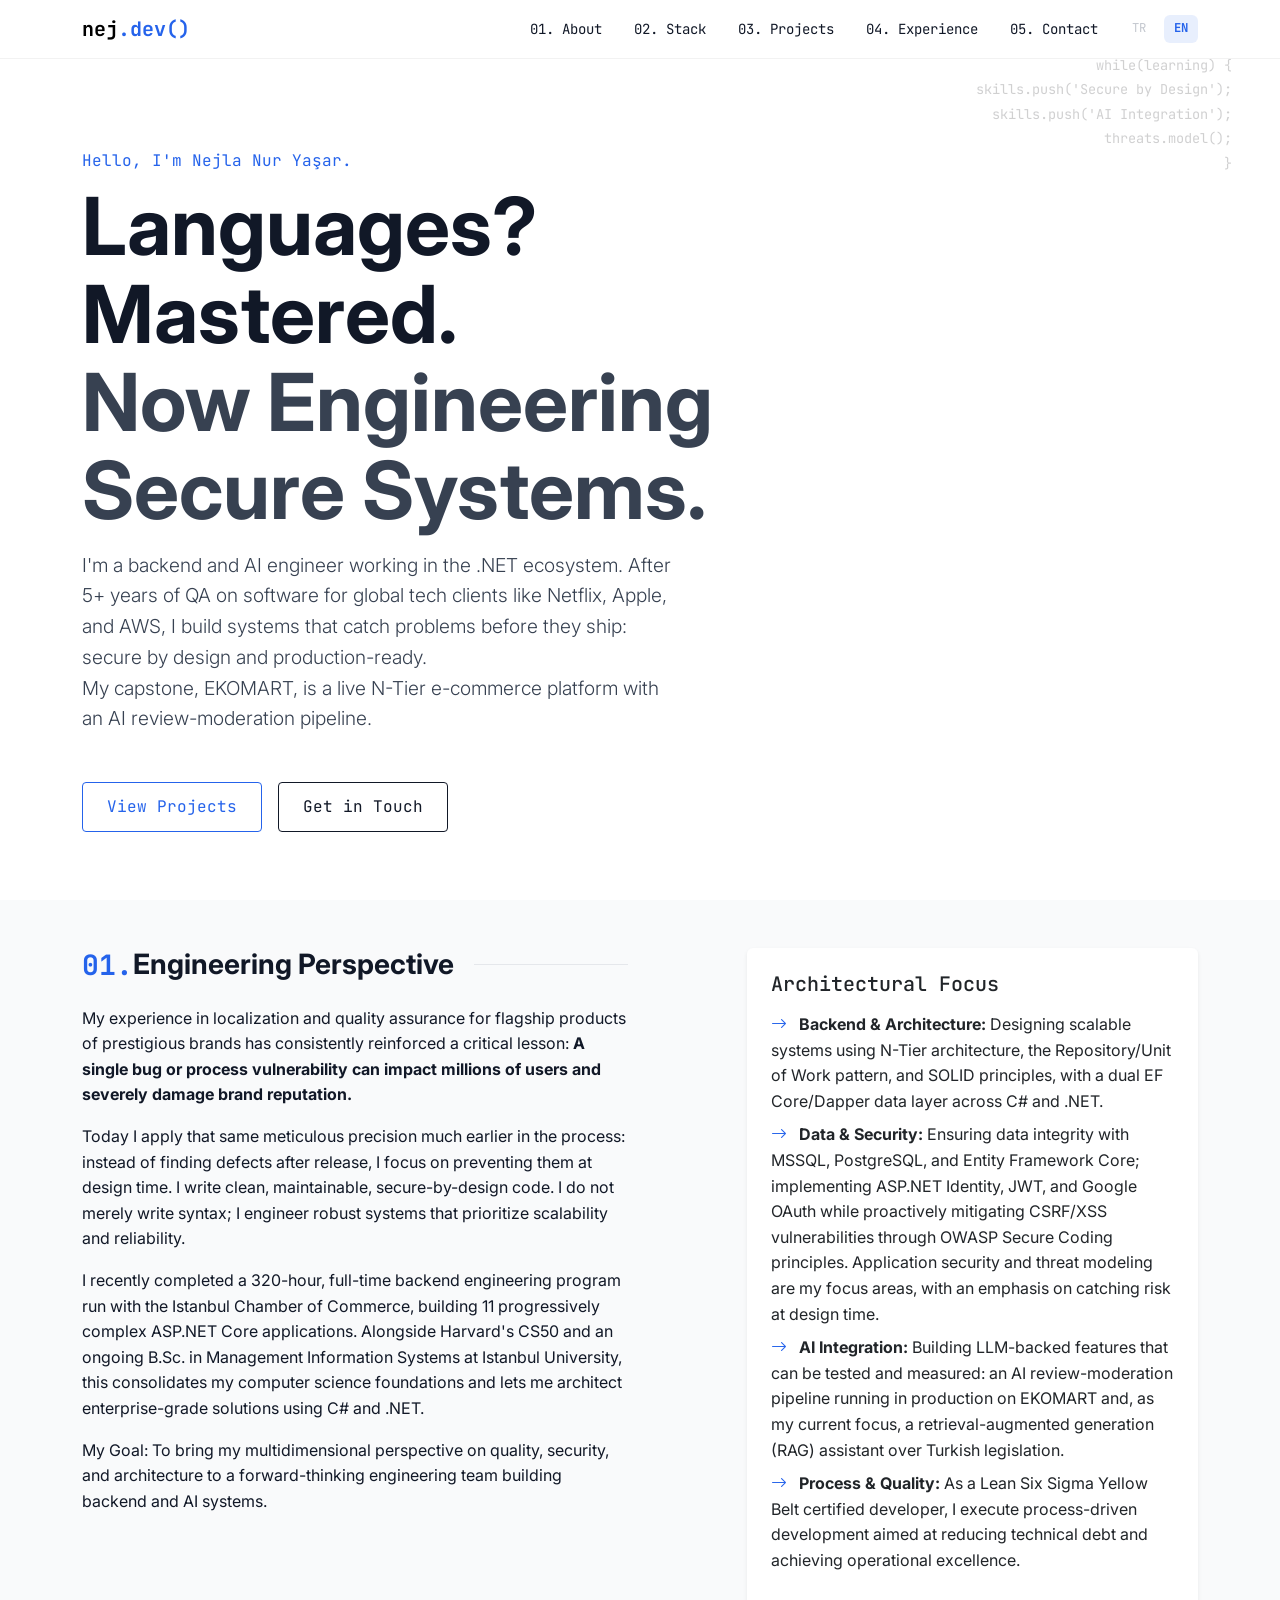
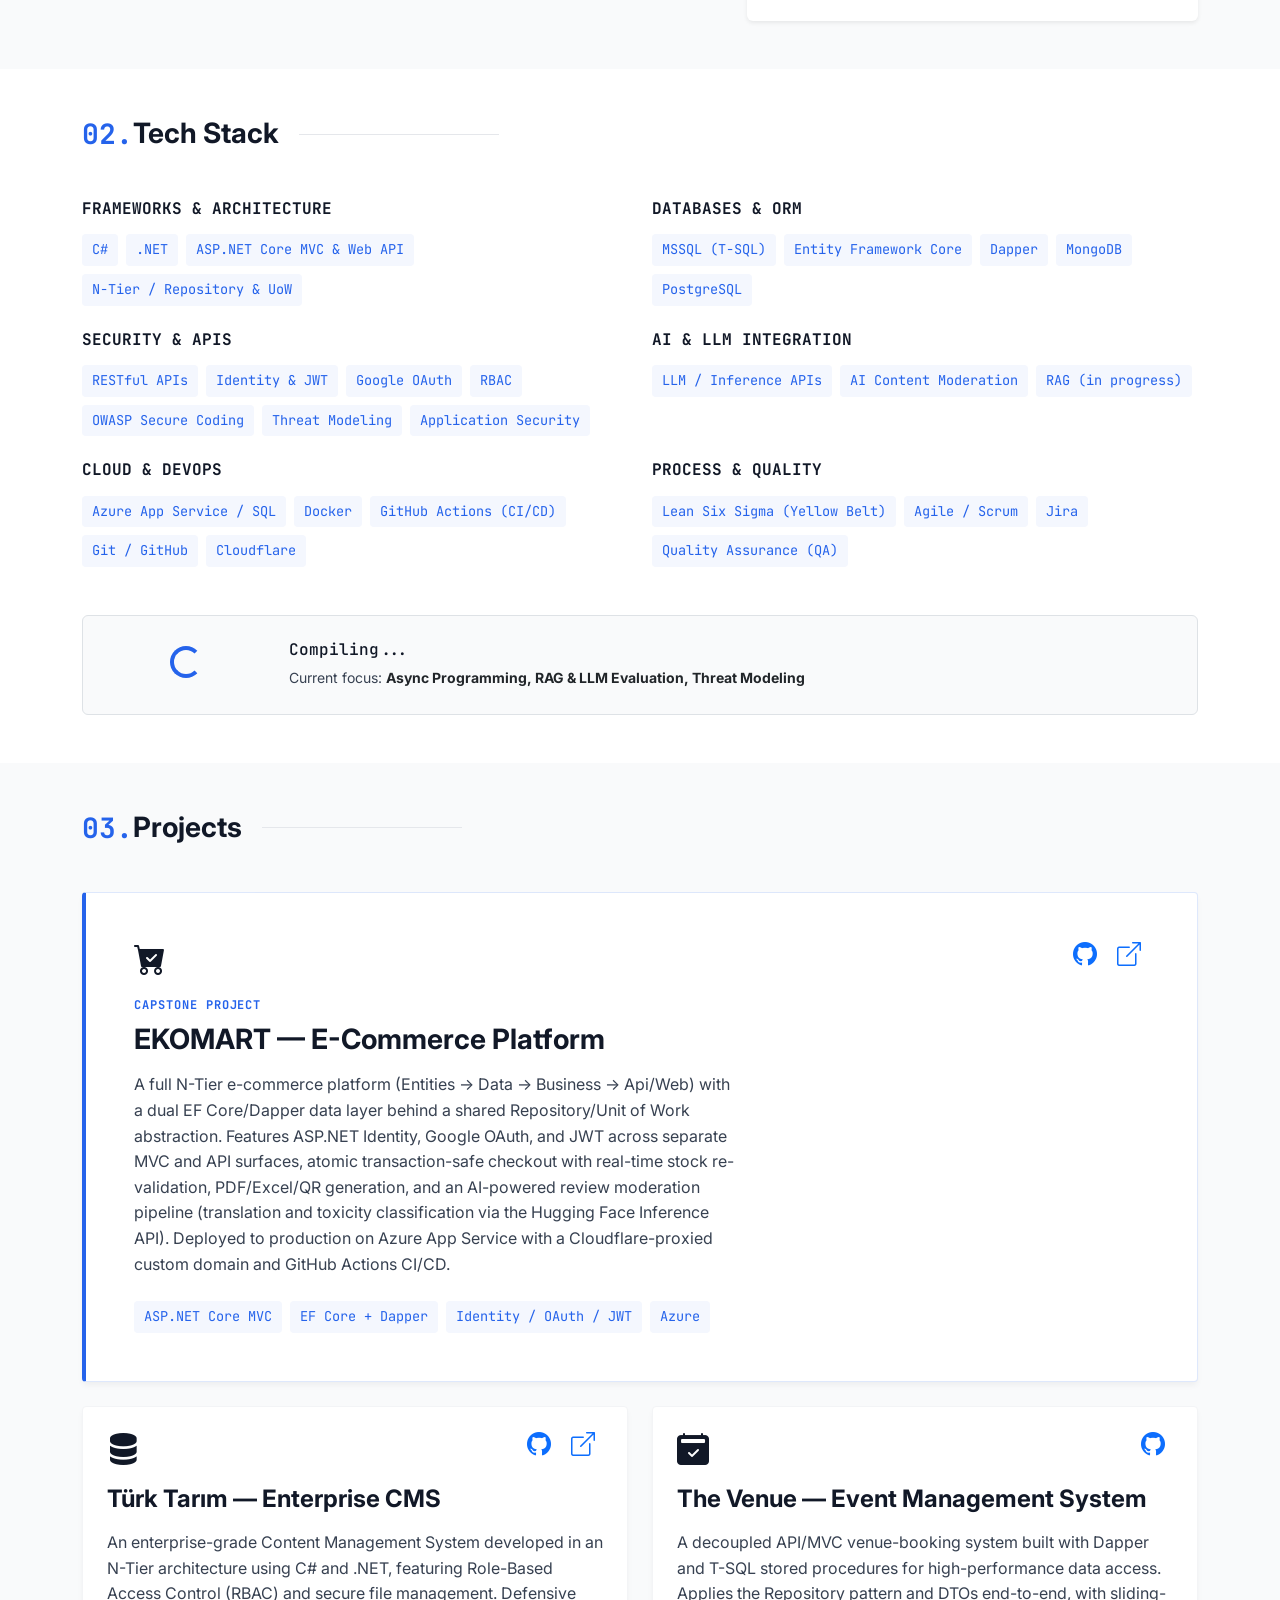
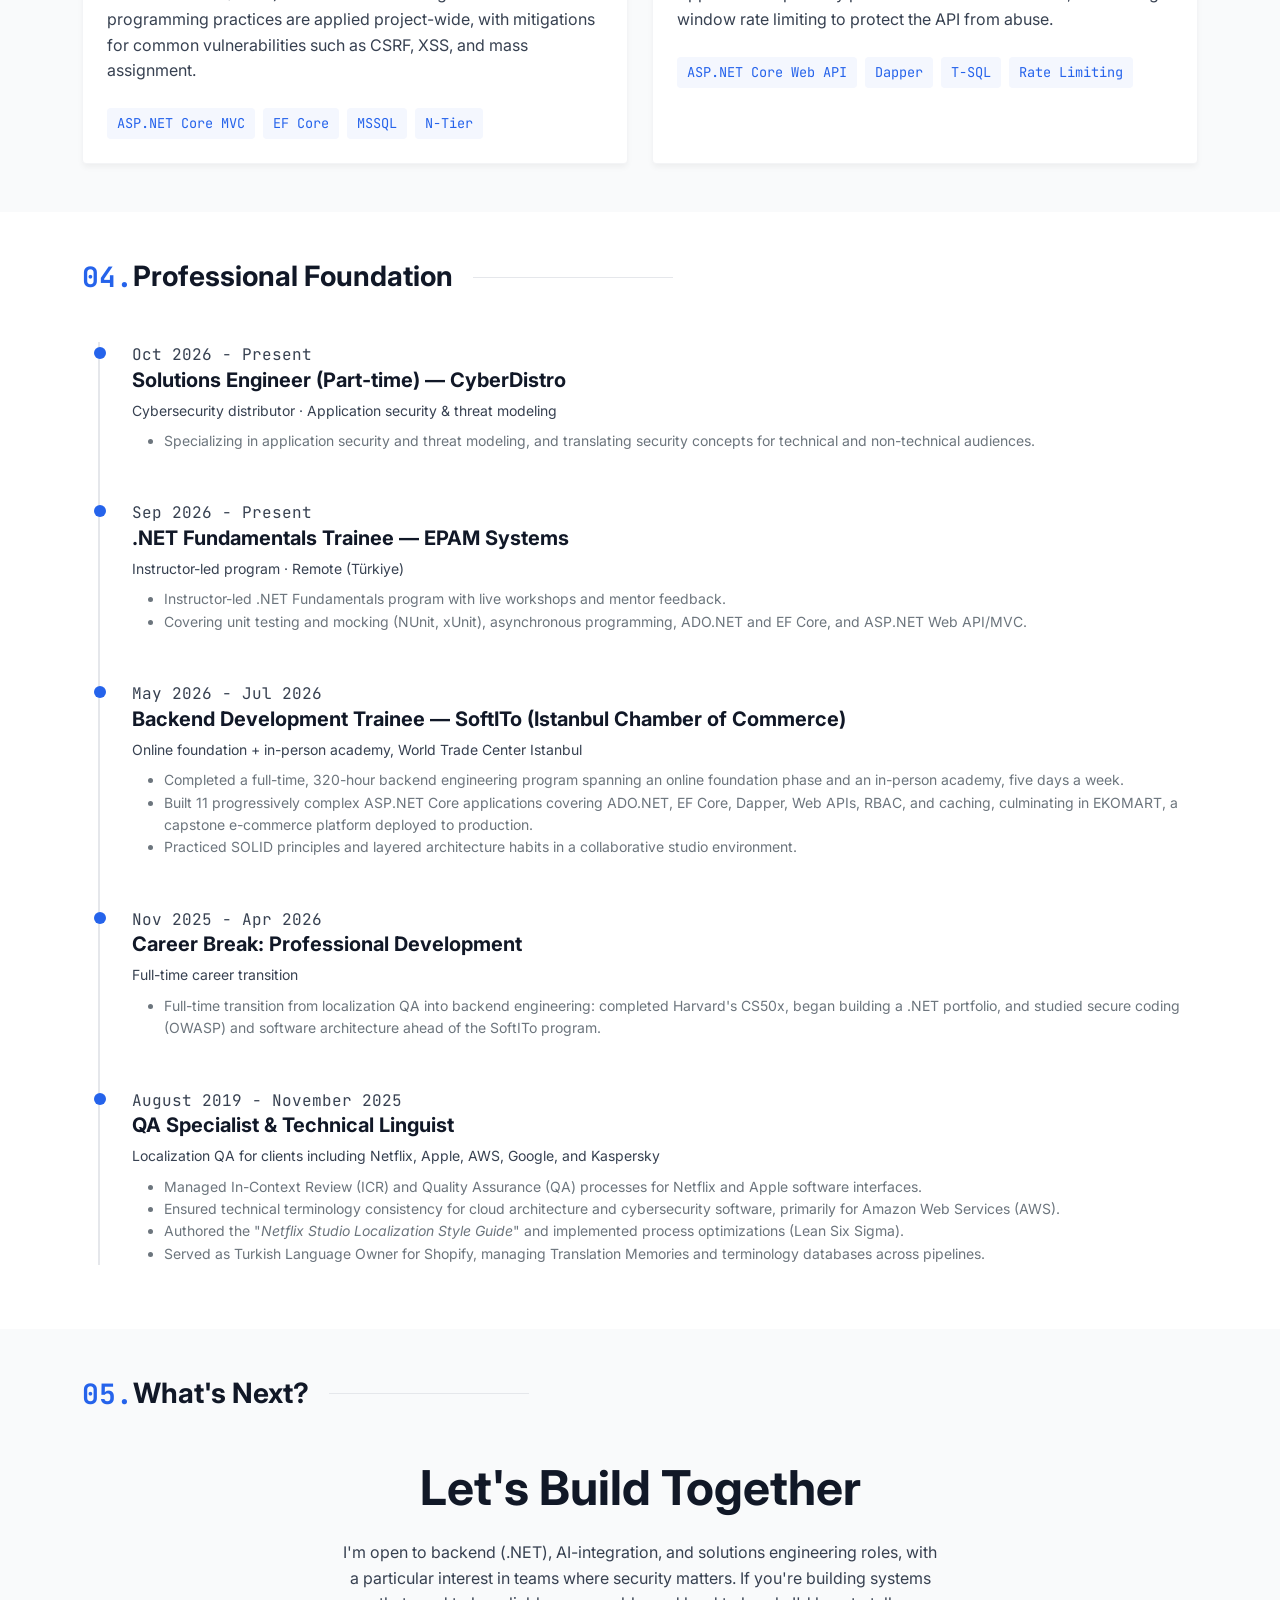
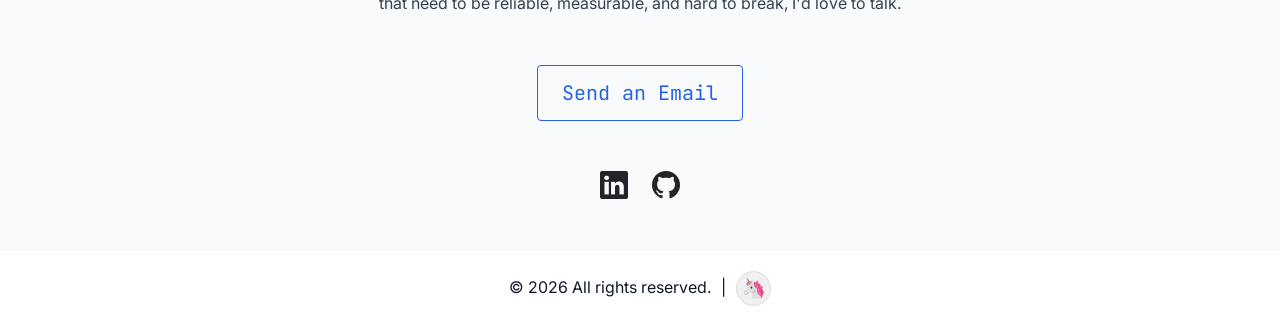
==== commit 99e4ecaa: "fix locale files to use sentence case" ====
--- a/index.html
+++ b/index.html
@@ -360,9 +360,9 @@
             <div class="timeline">
                 <div class="timeline-item">
                     <span class="timeline-date font-mono text-muted" data-i18n="experience.cyberdistro_date">Oct 2026 - Present</span>
-                    <h4 class="h5 fw-bold" data-i18n="experience.cyberdistro_title">Solutions Engineer (Part-Time) — CyberDistro</h4>
+                    <h4 class="h5 fw-bold" data-i18n="experience.cyberdistro_title">Solutions Engineer (Part-time) — CyberDistro</h4>
                     <p class="small text-muted mb-2" data-i18n="experience.cyberdistro_location">
-                        Cybersecurity Distributor · Application Security & Threat Modeling
+                        Cybersecurity distributor · Application security & threat modeling
                     </p>
                     <ul class="small text-secondary" data-i18n="experience.cyberdistro_list">
                         <li>Specializing in application security and threat modeling, and translating
@@ -374,7 +374,7 @@
                     <span class="timeline-date font-mono text-muted" data-i18n="experience.epam_date">Sep 2026 - Present</span>
                     <h4 class="h5 fw-bold" data-i18n="experience.epam_title">.NET Fundamentals Trainee — EPAM Systems
                     </h4>
-                    <p class="small text-muted mb-2" data-i18n="experience.epam_location">Instructor-Led Program · Remote (Türkiye)</p>
+                    <p class="small text-muted mb-2" data-i18n="experience.epam_location">Instructor-led program · Remote (Türkiye)</p>
                     <ul class="small text-secondary" data-i18n="experience.epam_list">
                         <li>Instructor-led .NET Fundamentals program with live workshops and mentor
                             feedback.</li>
@@ -389,7 +389,7 @@
                         Backend Development Trainee — SoftITo (Istanbul Chamber of Commerce)
                     </h4>
                     <p class="small text-muted mb-2" data-i18n="experience.softito_location">
-                        Online Foundation + In-Person Academy, World Trade Center Istanbul
+                        Online foundation + in-person academy, World Trade Center Istanbul
                     </p>
                     <ul class="small text-secondary" data-i18n="experience.softito_list">
                         <li>Completed a full-time, 320-hour backend engineering program spanning an online
@@ -405,7 +405,7 @@
                 <div class="timeline-item">
                     <span class="timeline-date font-mono text-muted" data-i18n="experience.break_date">Nov 2025 - Apr 2026</span>
                     <h4 class="h5 fw-bold" data-i18n="experience.break_title">Career Break: Professional Development</h4>
-                    <p class="small text-muted mb-2" data-i18n="experience.break_location">Full-Time Career Transition</p>
+                    <p class="small text-muted mb-2" data-i18n="experience.break_location">Full-time career transition</p>
                     <ul class="small text-secondary" data-i18n="experience.break_list">
                         <li>Full-time transition from localization QA into backend engineering: completed
                             Harvard's CS50x, began building a .NET portfolio, and studied secure coding
@@ -418,7 +418,7 @@
                     <h4 class="h5 fw-bold" data-i18n="experience.qa_title">QA Specialist & Technical Linguist
                     </h4>
                     <p class="small text-muted mb-2" data-i18n="experience.qa_location">
-                        Localization QA for Clients Including Netflix, Apple, AWS, Google, and Kaspersky
+                        Localization QA for clients including Netflix, Apple, AWS, Google, and Kaspersky
                     </p>
                     <ul class="small text-secondary" data-i18n="experience.qa_list">
                         <li>Managed In-Context Review (ICR) and Quality Assurance (QA) processes for Netflix
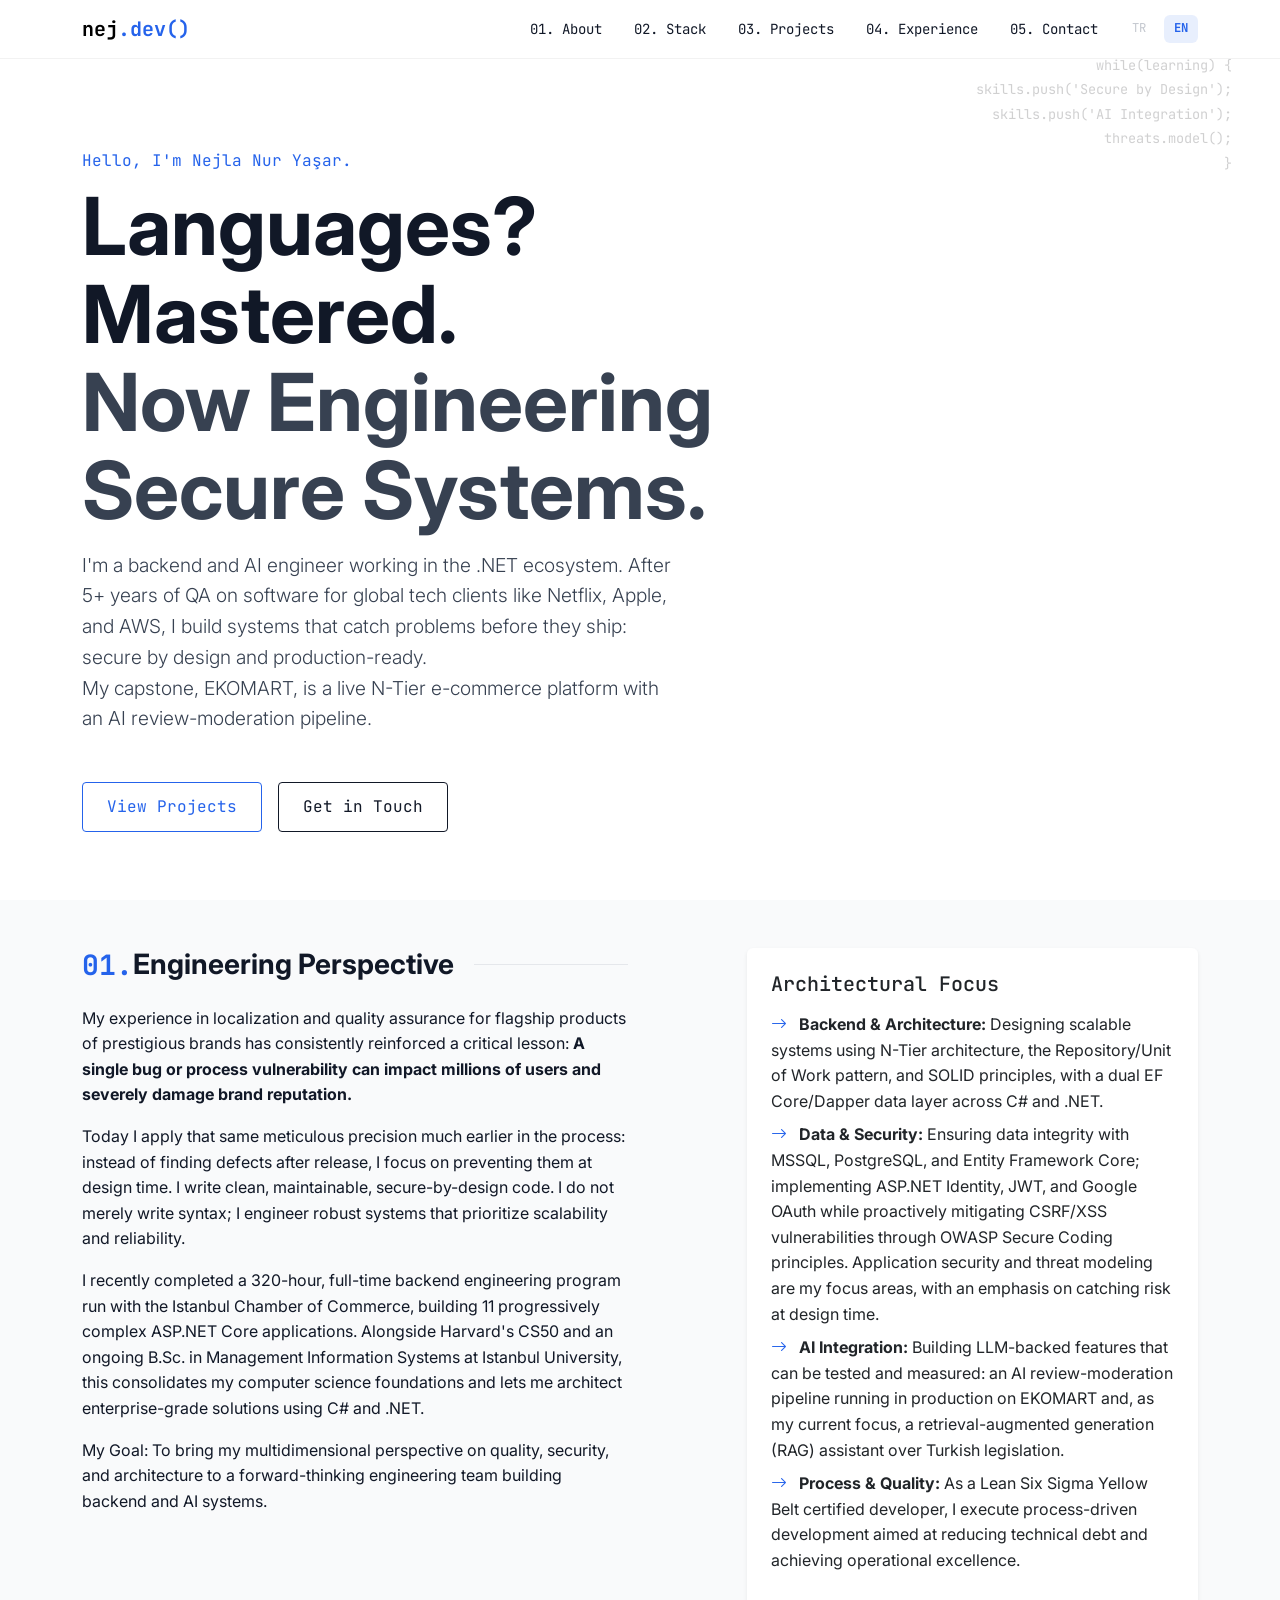
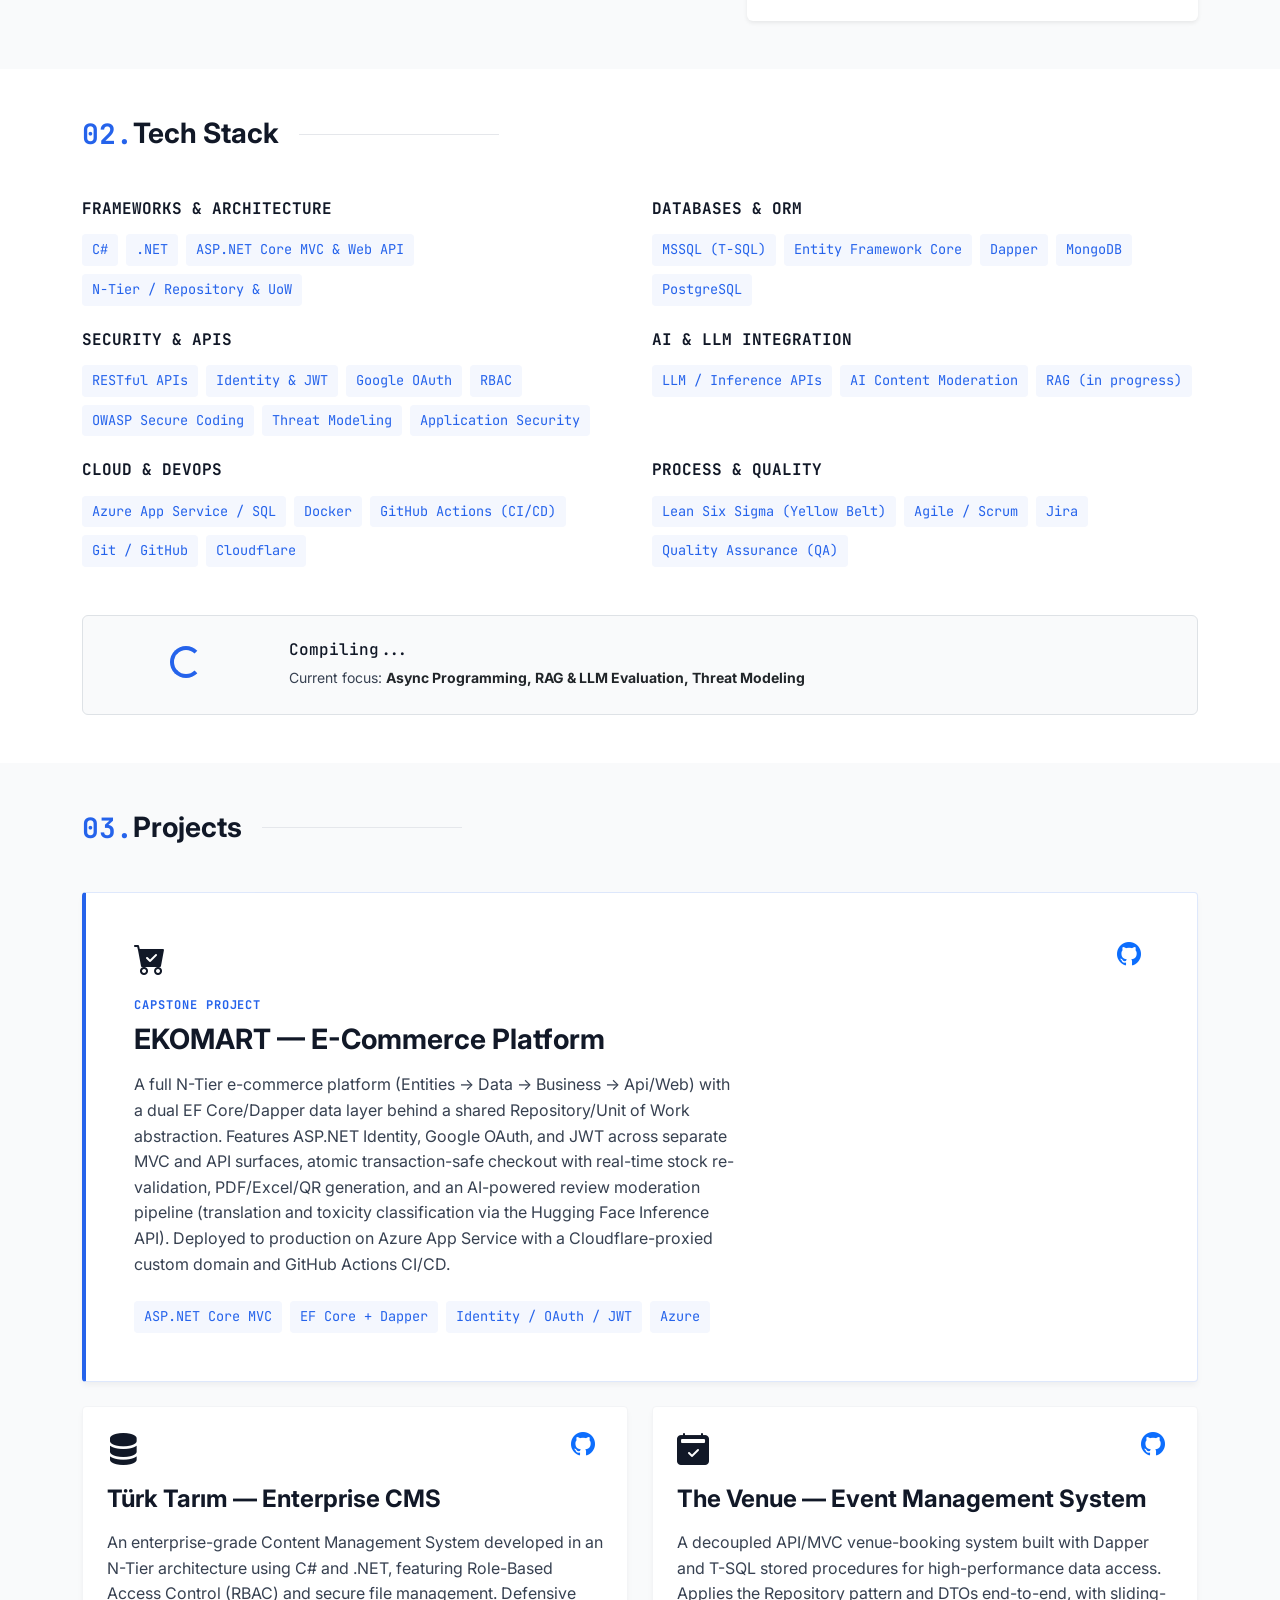
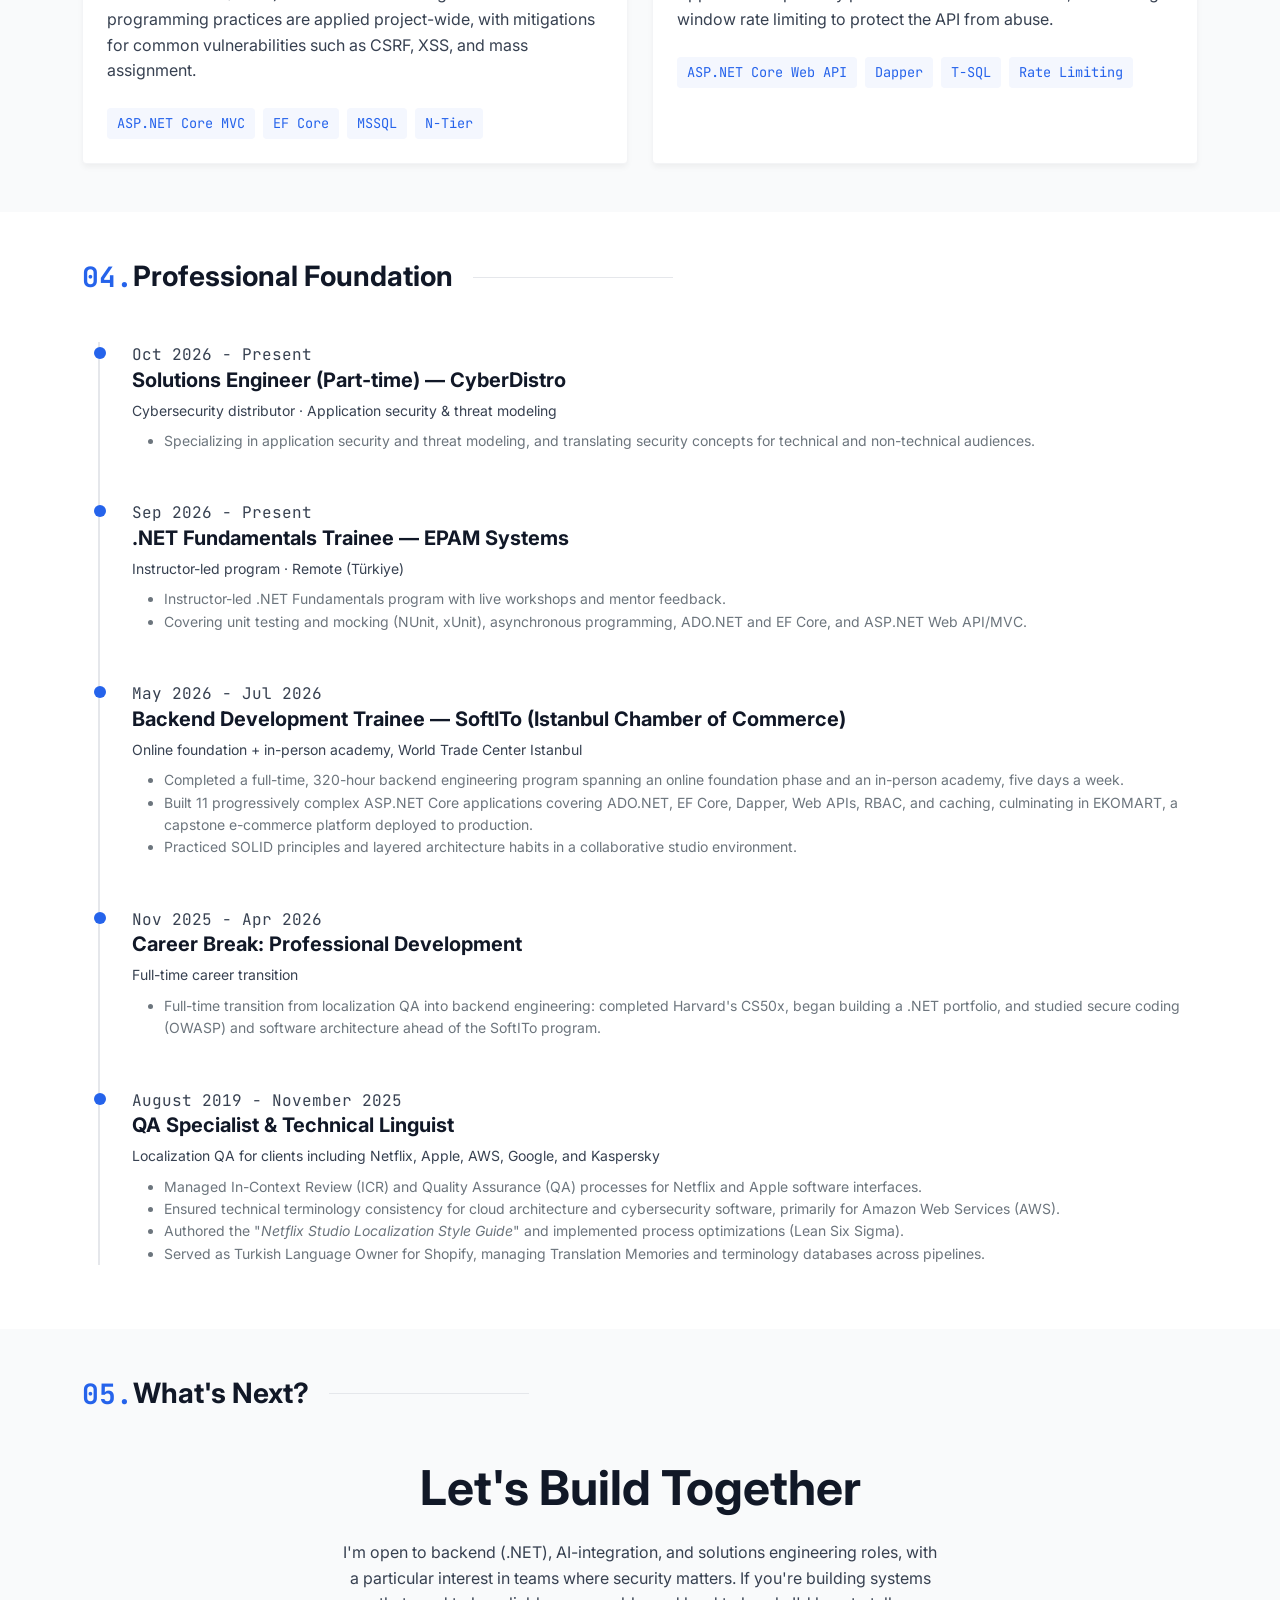
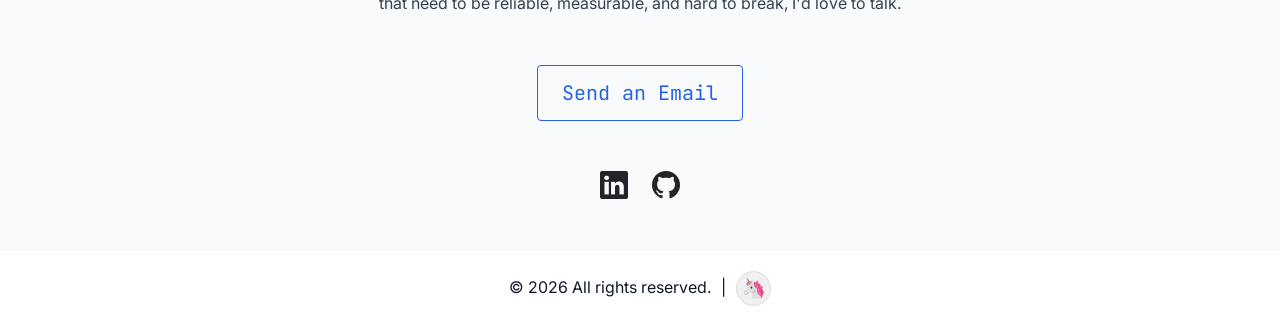
==== commit 53486cfc: "Remove demo app links from portfolio (apps repo-only for now)" ====
--- a/index.html
+++ b/index.html
@@ -29,11 +29,13 @@
                     <li class="nav-item"><a class="nav-link" href="#stack" data-i18n="nav.stack">02. Stack</a></li>
                     <li class="nav-item"><a class="nav-link" href="#projects" data-i18n="nav.projects">03. Projects</a>
                     </li>
-                    <li class="nav-item"><a class="nav-link" href="#experience" data-i18n="nav.experience">04. Experience</a></li>
-                    <li class="nav-item"><a class="nav-link text-accent" href="#contact" data-i18n="nav.contact">05. Contact</a></li>
+                    <li class="nav-item"><a class="nav-link" href="#experience" data-i18n="nav.experience">04.
+                            Experience</a></li>
+                    <li class="nav-item"><a class="nav-link text-accent" href="#contact" data-i18n="nav.contact">05.
+                            Contact</a></li>
                     <li class="nav-item ms-lg-3 d-flex align-items-center">
-                        <div class="lang-switch font-mono small d-flex gap-2"> <span data-lang="tr"
-                                id="btn-tr" class="lang-btn">TR</span>
+                        <div class="lang-switch font-mono small d-flex gap-2"> <span data-lang="tr" id="btn-tr"
+                                class="lang-btn">TR</span>
                             <span data-lang="en" id="btn-en" class="lang-btn">EN</span>
                         </div>
                     </li>
@@ -57,19 +59,21 @@
                     <p class="font-mono text-accent mb-2" data-i18n="hero.greeting">Hello, I'm Nejla Nur Yaşar.</p>
                     <h1 class="display-1 fw-bold tracking-tighter mb-3">
                         <span data-i18n="hero.title_main">Languages? Mastered.</span><br>
-                        <span class="text-secondary-custom" data-i18n="hero.title_sub">Now Engineering Secure Systems.</span>
+                        <span class="text-secondary-custom" data-i18n="hero.title_sub">Now Engineering Secure
+                            Systems.</span>
                     </h1>
                     <p class="lead text-muted mw-600 mb-5" data-i18n="hero.description">
                         I'm a backend and AI engineer working in the <span class='text-highlight'>.NET
-                        ecosystem</span>. After 5+ years of QA on software for global tech clients like
+                            ecosystem</span>. After 5+ years of QA on software for global tech clients like
                         Netflix, Apple, and AWS, I build systems that catch problems before they ship:
                         secure by design and production-ready. <br> My capstone, EKOMART, is a live N-Tier
                         e-commerce platform with an AI review-moderation pipeline.
                     </p>
                     <div class="d-flex align-items-center gap-3">
-                        <a href="#projects" class="btn btn-custom-primary font-mono"
-                            data-i18n="hero.btn_projects">View Projects</a>
-                        <a href="#contact" class="btn btn-custom-dark font-mono" data-i18n="hero.btn_contact">Get in Touch</a>
+                        <a href="#projects" class="btn btn-custom-primary font-mono" data-i18n="hero.btn_projects">View
+                            Projects</a>
+                        <a href="#contact" class="btn btn-custom-dark font-mono" data-i18n="hero.btn_contact">Get in
+                            Touch</a>
                     </div>
                 </div>
             </div>
@@ -81,14 +85,15 @@
             <div class="row">
                 <div class="col-lg-6 mb-4">
                     <h2 class="section-title">
-                        <span class="text-accent font-mono">01.</span><span data-i18n="about.title">Engineering Perspective</span>
+                        <span class="text-accent font-mono">01.</span><span data-i18n="about.title">Engineering
+                            Perspective</span>
                     </h2>
 
                     <p class="mt-4" data-i18n="about.p1">
                         My experience in localization and quality assurance for flagship products of
                         prestigious brands has consistently reinforced a critical lesson: <strong>A single
-                        bug or process vulnerability can impact millions of users and severely damage brand
-                        reputation.</strong>
+                            bug or process vulnerability can impact millions of users and severely damage brand
+                            reputation.</strong>
                     </p>
                     <p data-i18n="about.p2">
                         Today I apply that same meticulous precision much earlier in the process: instead of
@@ -115,13 +120,15 @@
                         <ul class="list-unstyled">
                             <li class="mb-2">
                                 <i class="bi bi-arrow-right text-accent me-2"></i>
-                                <span data-i18n="about.focus_backend"><strong>Backend & Architecture:</strong> Designing scalable systems using N-Tier architecture, the
+                                <span data-i18n="about.focus_backend"><strong>Backend & Architecture:</strong> Designing
+                                    scalable systems using N-Tier architecture, the
                                     Repository/Unit of Work pattern, and SOLID principles, with a dual EF
                                     Core/Dapper data layer across C# and .NET.</span>
                             </li>
                             <li class="mb-2">
                                 <i class="bi bi-arrow-right text-accent me-2"></i>
-                                <span data-i18n="about.focus_security"><strong>Data & Security:</strong> Ensuring data integrity with MSSQL, PostgreSQL, and Entity Framework Core;
+                                <span data-i18n="about.focus_security"><strong>Data & Security:</strong> Ensuring data
+                                    integrity with MSSQL, PostgreSQL, and Entity Framework Core;
                                     implementing ASP.NET Identity, JWT, and Google OAuth while proactively
                                     mitigating CSRF/XSS vulnerabilities through OWASP Secure Coding
                                     principles. Application security and threat modeling are my focus areas,
@@ -129,14 +136,16 @@
                             </li>
                             <li class="mb-2">
                                 <i class="bi bi-arrow-right text-accent me-2"></i>
-                                <span data-i18n="about.focus_ai"><strong>AI Integration:</strong> Building LLM-backed features that can be tested and measured: an AI
+                                <span data-i18n="about.focus_ai"><strong>AI Integration:</strong> Building LLM-backed
+                                    features that can be tested and measured: an AI
                                     review-moderation pipeline running in production on EKOMART and, as my
                                     current focus, a retrieval-augmented generation (RAG) assistant over
                                     Turkish legislation.</span>
                             </li>
                             <li class="mb-2">
                                 <i class="bi bi-arrow-right text-accent me-2"></i>
-                                <span data-i18n="about.focus_quality"><strong>Process & Quality:</strong> As a Lean Six Sigma Yellow Belt certified developer, I execute
+                                <span data-i18n="about.focus_quality"><strong>Process & Quality:</strong> As a Lean Six
+                                    Sigma Yellow Belt certified developer, I execute
                                     process-driven development aimed at reducing technical debt and
                                     achieving operational excellence.</span>
                             </li>
@@ -156,7 +165,8 @@
             <div class="row g-4">
                 <div class="col-md-6">
                     <div class="tech-card h-100">
-                        <h3 class="h6 font-mono text-uppercase fw-bold mb-3" data-i18n="stack.cat_1">Frameworks & Architecture</h3>
+                        <h3 class="h6 font-mono text-uppercase fw-bold mb-3" data-i18n="stack.cat_1">Frameworks &
+                            Architecture</h3>
                         <div class="d-flex flex-wrap gap-2">
                             <span class="badge-custom">C#</span>
                             <span class="badge-custom">.NET</span>
@@ -168,7 +178,8 @@
 
                 <div class="col-md-6">
                     <div class="tech-card h-100">
-                        <h3 class="h6 font-mono text-uppercase fw-bold mb-3" data-i18n="stack.cat_2">Databases & ORM</h3>
+                        <h3 class="h6 font-mono text-uppercase fw-bold mb-3" data-i18n="stack.cat_2">Databases & ORM
+                        </h3>
                         <div class="d-flex flex-wrap gap-2">
                             <span class="badge-custom">MSSQL (T-SQL)</span>
                             <span class="badge-custom">Entity Framework Core</span>
@@ -181,7 +192,8 @@
 
                 <div class="col-md-6">
                     <div class="tech-card h-100">
-                        <h3 class="h6 font-mono text-uppercase fw-bold mb-3" data-i18n="stack.cat_3">Security & APIs</h3>
+                        <h3 class="h6 font-mono text-uppercase fw-bold mb-3" data-i18n="stack.cat_3">Security & APIs
+                        </h3>
                         <div class="d-flex flex-wrap gap-2">
                             <span class="badge-custom">RESTful APIs</span>
                             <span class="badge-custom">Identity & JWT</span>
@@ -196,7 +208,8 @@
 
                 <div class="col-md-6">
                     <div class="tech-card h-100">
-                        <h3 class="h6 font-mono text-uppercase fw-bold mb-3" data-i18n="stack.cat_5">AI & LLM Integration</h3>
+                        <h3 class="h6 font-mono text-uppercase fw-bold mb-3" data-i18n="stack.cat_5">AI & LLM
+                            Integration</h3>
                         <div class="d-flex flex-wrap gap-2">
                             <span class="badge-custom">LLM / Inference APIs</span>
                             <span class="badge-custom">AI Content Moderation</span>
@@ -220,7 +233,8 @@
 
                 <div class="col-md-6">
                     <div class="tech-card h-100">
-                        <h3 class="h6 font-mono text-uppercase fw-bold mb-3" data-i18n="stack.cat_6">Process & Quality</h3>
+                        <h3 class="h6 font-mono text-uppercase fw-bold mb-3" data-i18n="stack.cat_6">Process & Quality
+                        </h3>
                         <div class="d-flex flex-wrap gap-2">
                             <span class="badge-custom">Lean Six Sigma (Yellow Belt)</span>
                             <span class="badge-custom">Agile / Scrum</span>
@@ -263,10 +277,6 @@
                             <div class="project-links">
                                 <a href="https://github.com/zaruyashar/ekomart-ecommerce" target="_blank"
                                     rel="noopener noreferrer" class="mx-2"><i class="bi bi-github h4"></i></a>
-                                <a href="https://nej.software" target="_blank" rel="noopener noreferrer" class="mx-2"
-                                    title="Live Demo">
-                                    <i class="bi bi-box-arrow-up-right h4"></i>
-                                </a>
                             </div>
                         </div>
                         <p class="project-eyebrow" data-i18n="projects.featured_label">Capstone Project</p>
@@ -299,10 +309,6 @@
                             <div class="project-links">
                                 <a href="https://github.com/zaruyashar/turk-tarim-mvc" target="_blank"
                                     rel="noopener noreferrer" class="mx-2"><i class="bi bi-github h4"></i></a>
-                                <a href="https://zaruyashar.me/" target="_blank" rel="noopener noreferrer" class="mx-2"
-                                    title="Live Demo">
-                                    <i class="bi bi-box-arrow-up-right h4"></i>
-                                </a>
                             </div>
                         </div>
                         <h3 class="h4 fw-bold mb-3" data-i18n="projects.p2_title">Türk Tarım — Enterprise CMS</h3>
@@ -331,7 +337,8 @@
                                     rel="noopener noreferrer" class="mx-2"><i class="bi bi-github h4"></i></a>
                             </div>
                         </div>
-                        <h3 class="h4 fw-bold mb-3" data-i18n="projects.p3_title">The Venue — Event Management System</h3>
+                        <h3 class="h4 fw-bold mb-3" data-i18n="projects.p3_title">The Venue — Event Management System
+                        </h3>
                         <p class="text-muted mb-4" data-i18n="projects.p3_desc">
                             A decoupled API/MVC venue-booking system built with Dapper and T-SQL stored
                             procedures for high-performance data access. Applies the Repository pattern and
@@ -354,13 +361,16 @@
     <section id="experience" class="py-5">
         <div class="container">
             <h2 class="section-title mb-5">
-                <span class="text-accent font-mono">04.</span><span data-i18n="experience.title">Professional Foundation</span>
+                <span class="text-accent font-mono">04.</span><span data-i18n="experience.title">Professional
+                    Foundation</span>
             </h2>
 
             <div class="timeline">
                 <div class="timeline-item">
-                    <span class="timeline-date font-mono text-muted" data-i18n="experience.cyberdistro_date">Oct 2026 - Present</span>
-                    <h4 class="h5 fw-bold" data-i18n="experience.cyberdistro_title">Solutions Engineer (Part-time) — CyberDistro</h4>
+                    <span class="timeline-date font-mono text-muted" data-i18n="experience.cyberdistro_date">Oct 2026 -
+                        Present</span>
+                    <h4 class="h5 fw-bold" data-i18n="experience.cyberdistro_title">Solutions Engineer (Part-time) —
+                        CyberDistro</h4>
                     <p class="small text-muted mb-2" data-i18n="experience.cyberdistro_location">
                         Cybersecurity distributor · Application security & threat modeling
                     </p>
@@ -371,10 +381,12 @@
                 </div>
 
                 <div class="timeline-item">
-                    <span class="timeline-date font-mono text-muted" data-i18n="experience.epam_date">Sep 2026 - Present</span>
+                    <span class="timeline-date font-mono text-muted" data-i18n="experience.epam_date">Sep 2026 -
+                        Present</span>
                     <h4 class="h5 fw-bold" data-i18n="experience.epam_title">.NET Fundamentals Trainee — EPAM Systems
                     </h4>
-                    <p class="small text-muted mb-2" data-i18n="experience.epam_location">Instructor-led program · Remote (Türkiye)</p>
+                    <p class="small text-muted mb-2" data-i18n="experience.epam_location">Instructor-led program ·
+                        Remote (Türkiye)</p>
                     <ul class="small text-secondary" data-i18n="experience.epam_list">
                         <li>Instructor-led .NET Fundamentals program with live workshops and mentor
                             feedback.</li>
@@ -384,7 +396,8 @@
                 </div>
 
                 <div class="timeline-item">
-                    <span class="timeline-date font-mono text-muted" data-i18n="experience.softito_date">May 2026 - Jul 2026</span>
+                    <span class="timeline-date font-mono text-muted" data-i18n="experience.softito_date">May 2026 - Jul
+                        2026</span>
                     <h4 class="h5 fw-bold" data-i18n="experience.softito_title">
                         Backend Development Trainee — SoftITo (Istanbul Chamber of Commerce)
                     </h4>
@@ -403,9 +416,12 @@
                 </div>
 
                 <div class="timeline-item">
-                    <span class="timeline-date font-mono text-muted" data-i18n="experience.break_date">Nov 2025 - Apr 2026</span>
-                    <h4 class="h5 fw-bold" data-i18n="experience.break_title">Career Break: Professional Development</h4>
-                    <p class="small text-muted mb-2" data-i18n="experience.break_location">Full-time career transition</p>
+                    <span class="timeline-date font-mono text-muted" data-i18n="experience.break_date">Nov 2025 - Apr
+                        2026</span>
+                    <h4 class="h5 fw-bold" data-i18n="experience.break_title">Career Break: Professional Development
+                    </h4>
+                    <p class="small text-muted mb-2" data-i18n="experience.break_location">Full-time career transition
+                    </p>
                     <ul class="small text-secondary" data-i18n="experience.break_list">
                         <li>Full-time transition from localization QA into backend engineering: completed
                             Harvard's CS50x, began building a .NET portfolio, and studied secure coding
@@ -414,7 +430,8 @@
                 </div>
 
                 <div class="timeline-item">
-                    <span class="timeline-date font-mono text-muted" data-i18n="experience.qa_date">August 2019 - November 2025</span>
+                    <span class="timeline-date font-mono text-muted" data-i18n="experience.qa_date">August 2019 -
+                        November 2025</span>
                     <h4 class="h5 fw-bold" data-i18n="experience.qa_title">QA Specialist & Technical Linguist
                     </h4>
                     <p class="small text-muted mb-2" data-i18n="experience.qa_location">
@@ -465,7 +482,8 @@
 
     <footer class="site-footer">
         <div class="footer-content">
-            <span>© <span id="current-year">2026</span> <span data-i18n="footer.rights">All rights reserved.</span></span>
+            <span>© <span id="current-year">2026</span> <span data-i18n="footer.rights">All rights
+                    reserved.</span></span>
             <span class="footer-separator">|</span>
             <a href="/arcade/index.html" target="_blank" rel="noopener noreferrer" class="unicorn-btn"
                 title="Discover the LearnLAB">
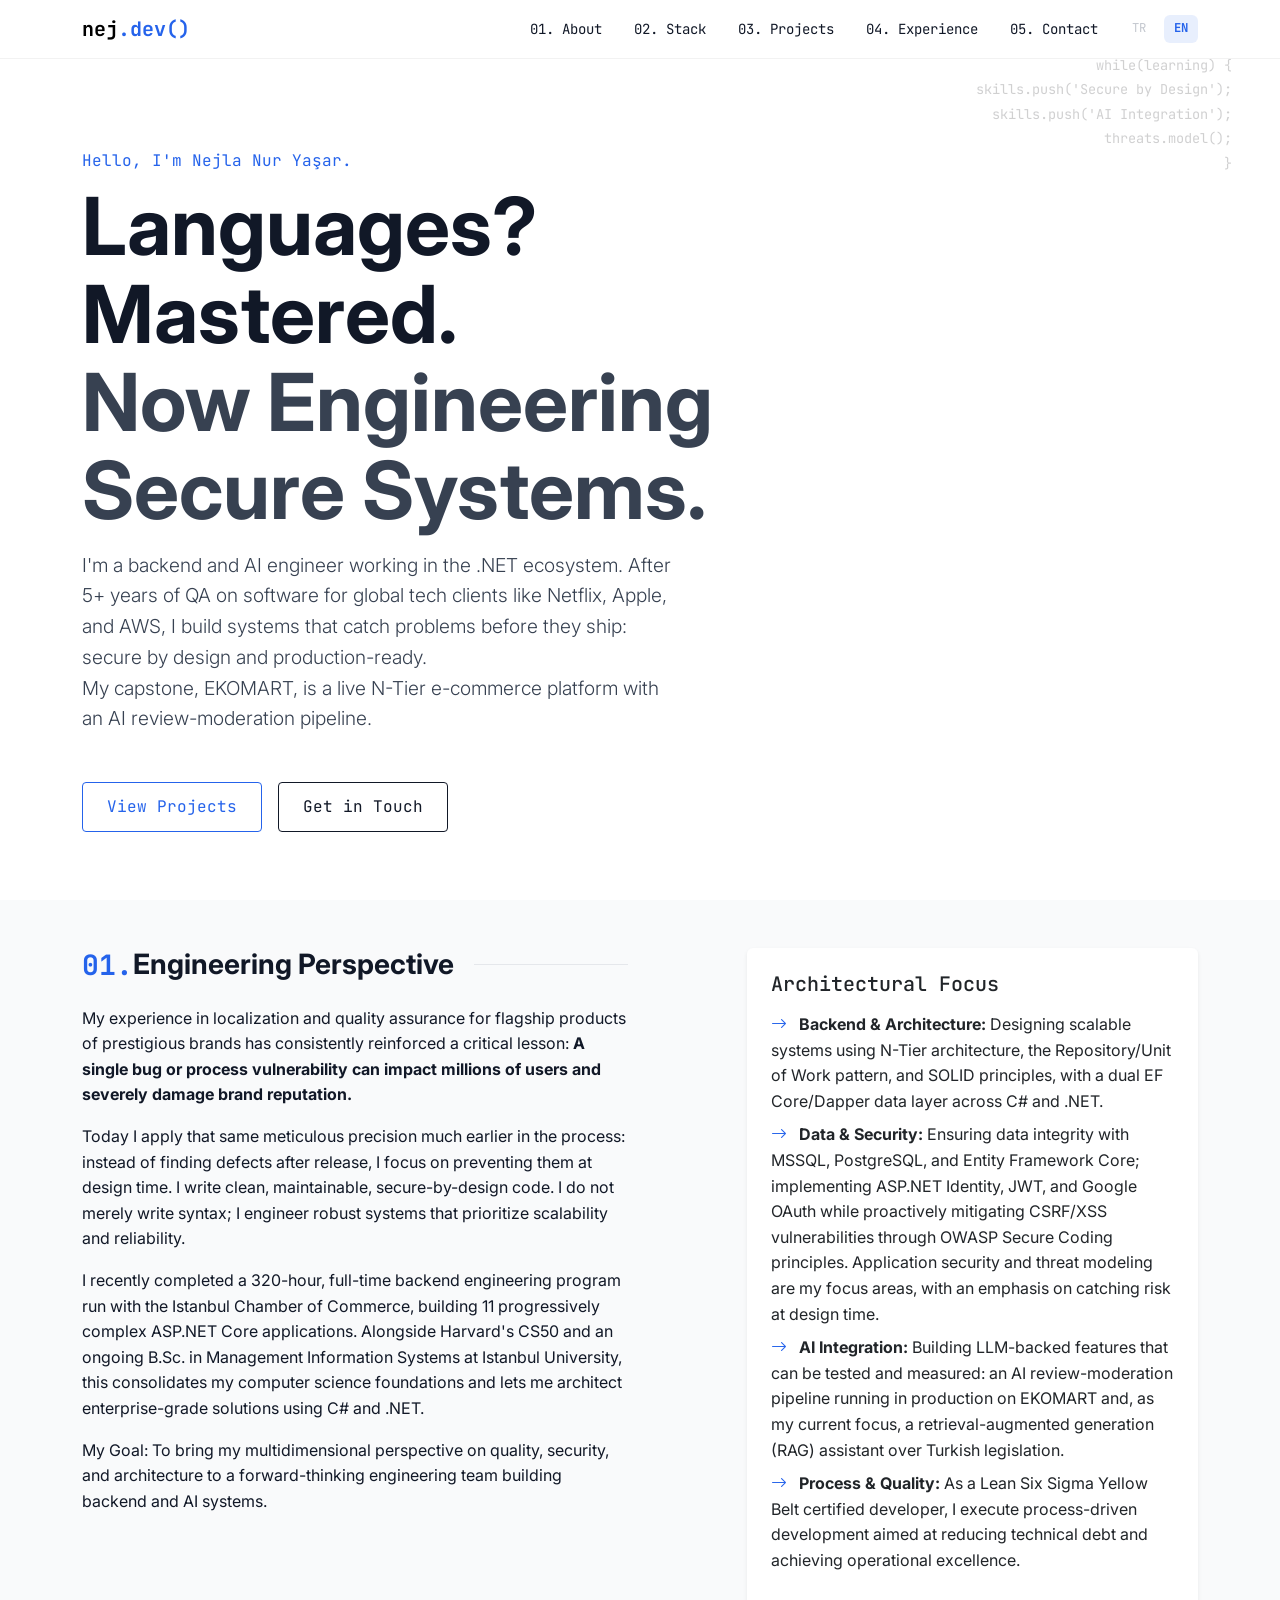
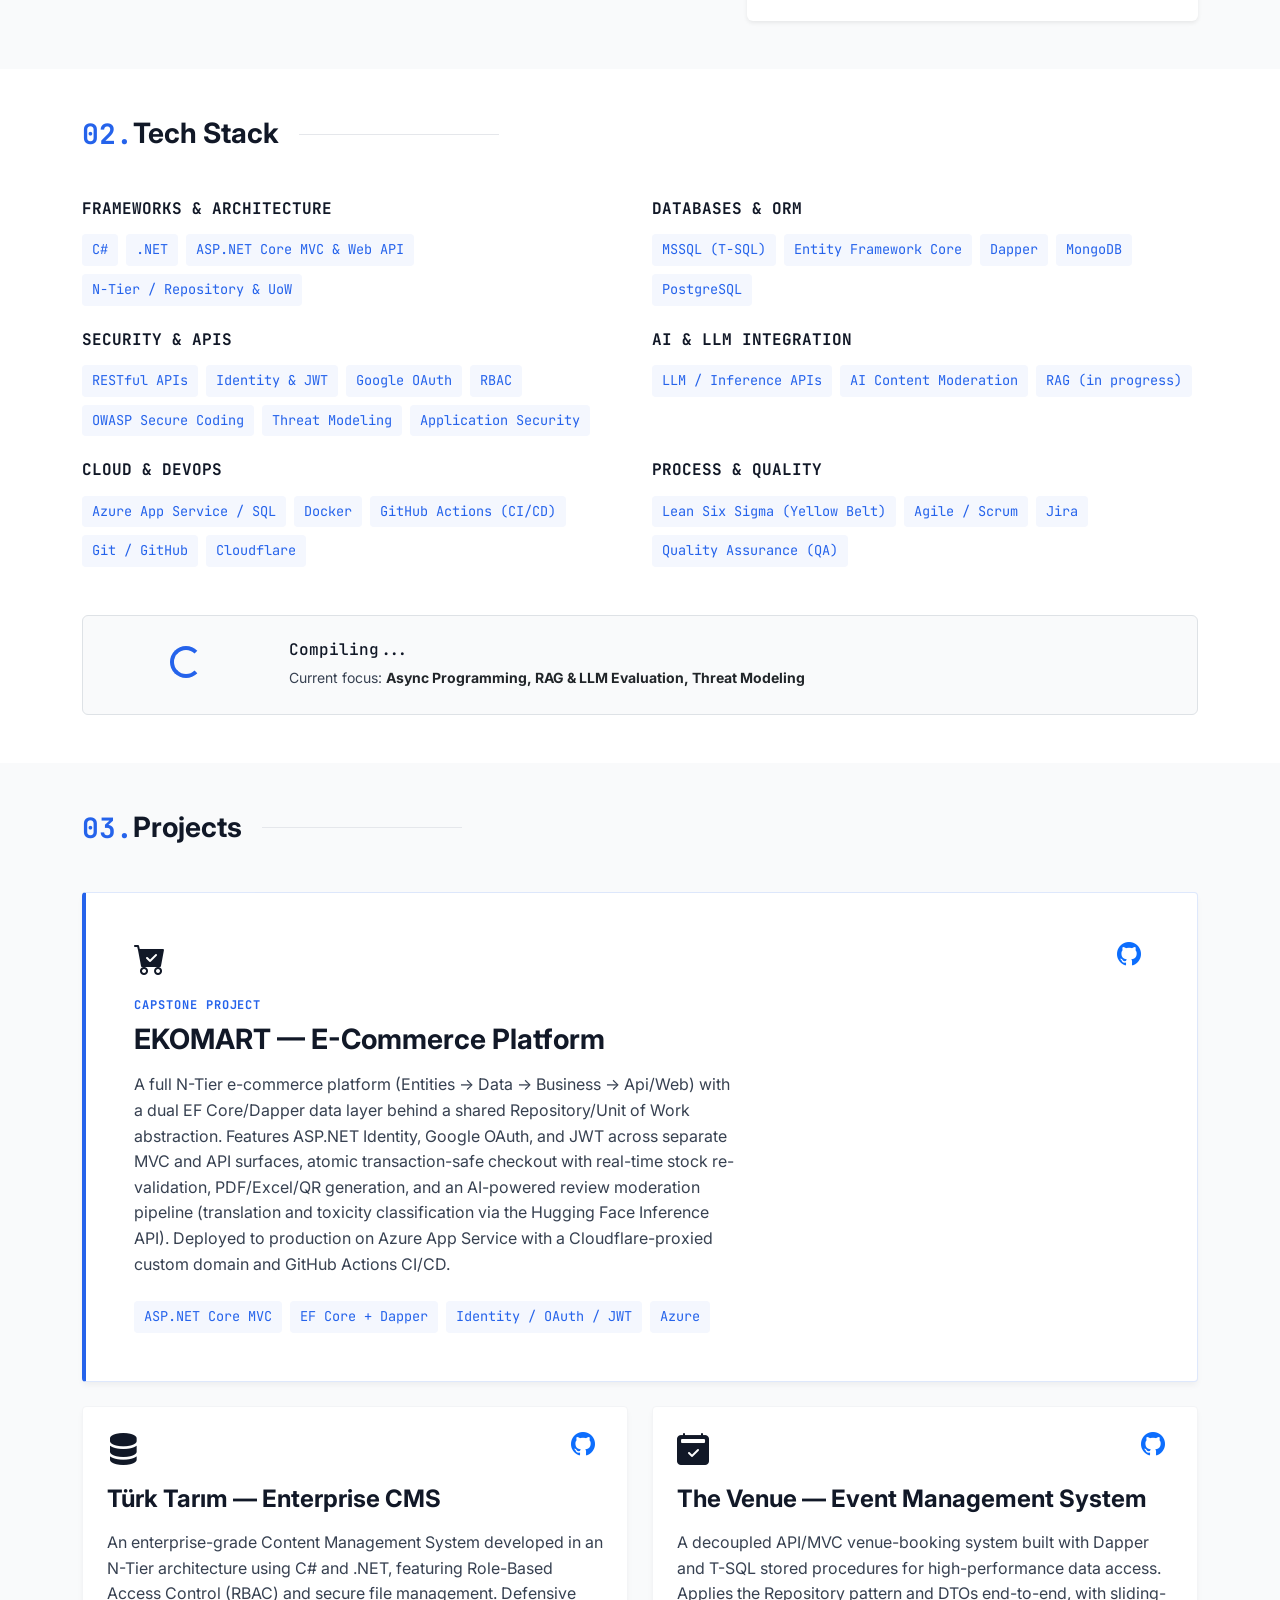
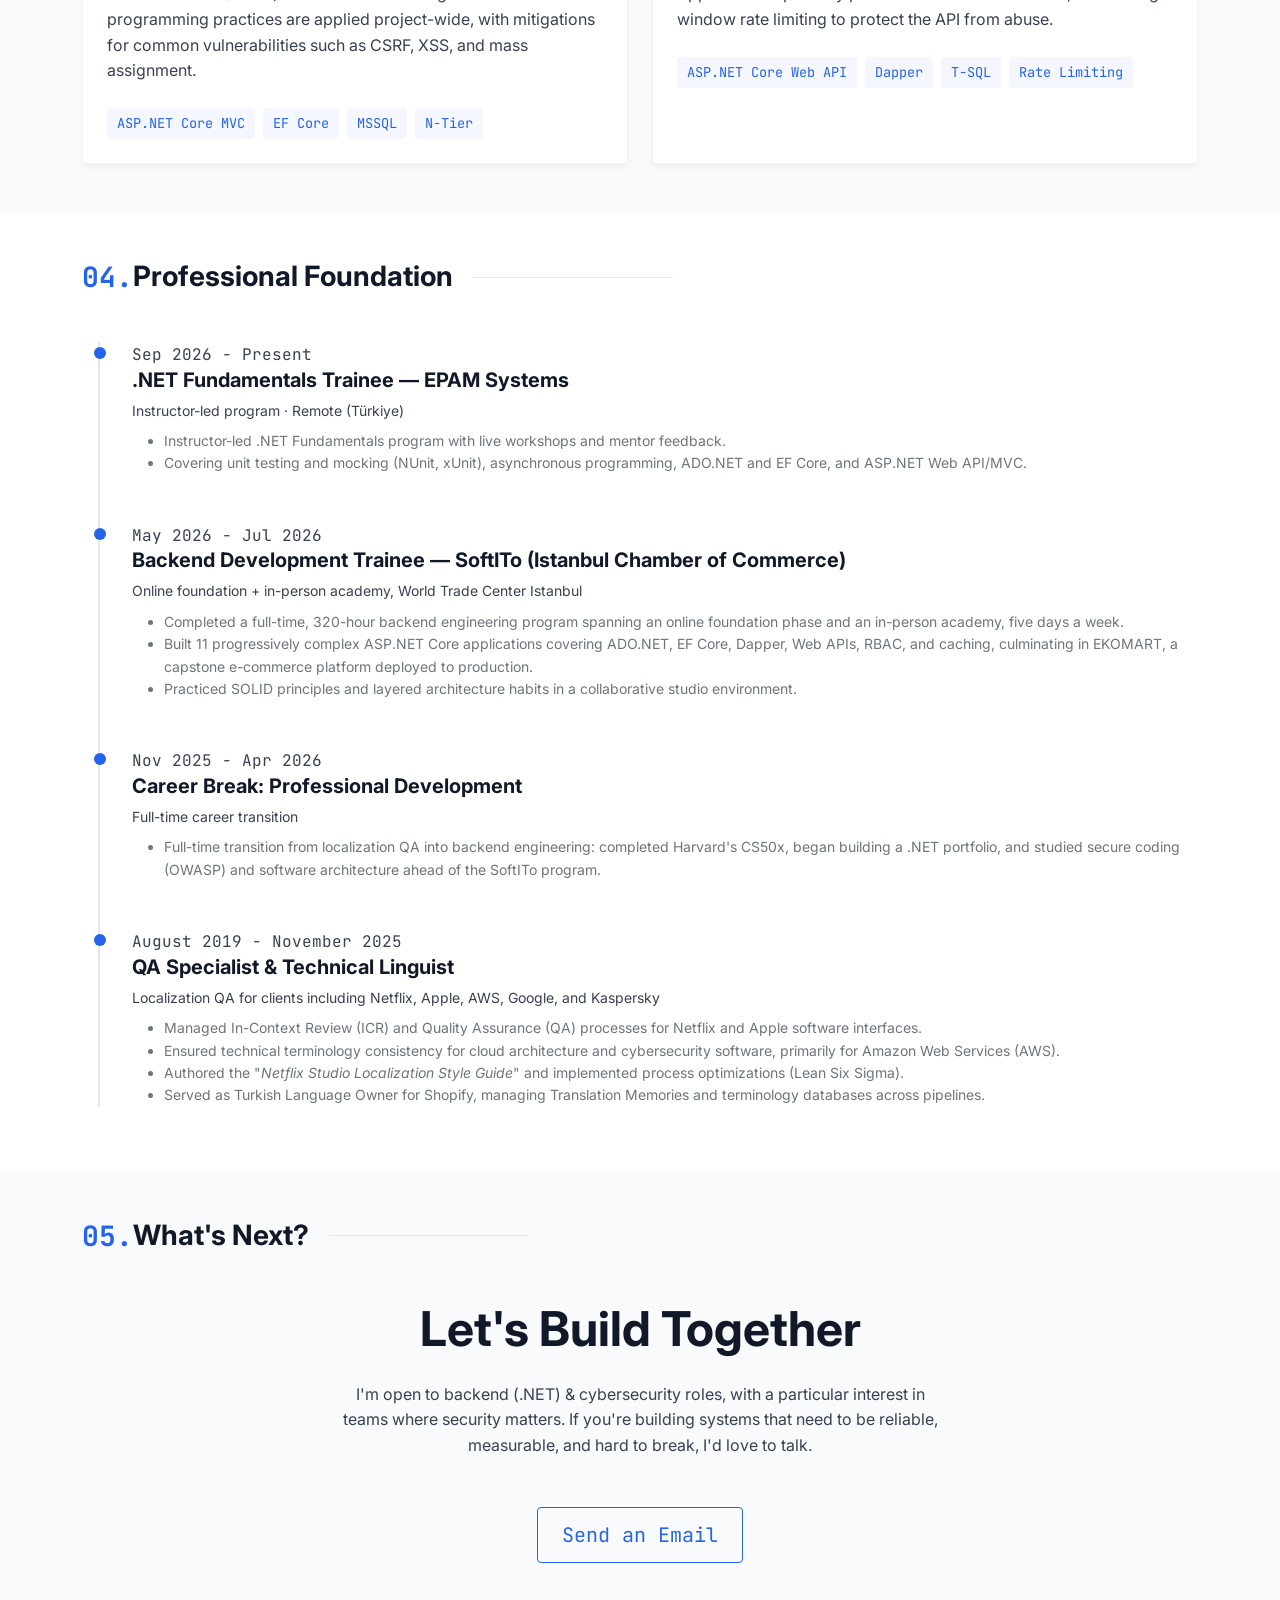
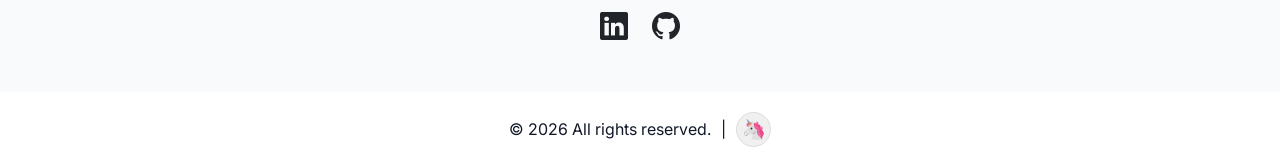
==== commit 81381ab2: "professional background timeline update" ====
--- a/index.html
+++ b/index.html
@@ -366,19 +366,6 @@
             </h2>
 
             <div class="timeline">
-                <div class="timeline-item">
-                    <span class="timeline-date font-mono text-muted" data-i18n="experience.cyberdistro_date">Oct 2026 -
-                        Present</span>
-                    <h4 class="h5 fw-bold" data-i18n="experience.cyberdistro_title">Solutions Engineer (Part-time) —
-                        CyberDistro</h4>
-                    <p class="small text-muted mb-2" data-i18n="experience.cyberdistro_location">
-                        Cybersecurity distributor · Application security & threat modeling
-                    </p>
-                    <ul class="small text-secondary" data-i18n="experience.cyberdistro_list">
-                        <li>Specializing in application security and threat modeling, and translating
-                            security concepts for technical and non-technical audiences.</li>
-                    </ul>
-                </div>
 
                 <div class="timeline-item">
                     <span class="timeline-date font-mono text-muted" data-i18n="experience.epam_date">Sep 2026 -
@@ -462,7 +449,7 @@
             <div class="mw-600 mx-auto text-center">
                 <h3 class="display-5 fw-bold mb-4" data-i18n="contact.main_heading">Let's Build Together</h3>
                 <p class="text-muted mb-5" data-i18n="contact.text">
-                    I'm open to backend (.NET), AI-integration, and solutions engineering roles, with a
+                    I'm open to backend (.NET) & cybersecurity roles, with a
                     particular interest in teams where security matters. If you're building systems that
                     need to be reliable, measurable, and hard to break, I'd love to talk.
                 </p>
